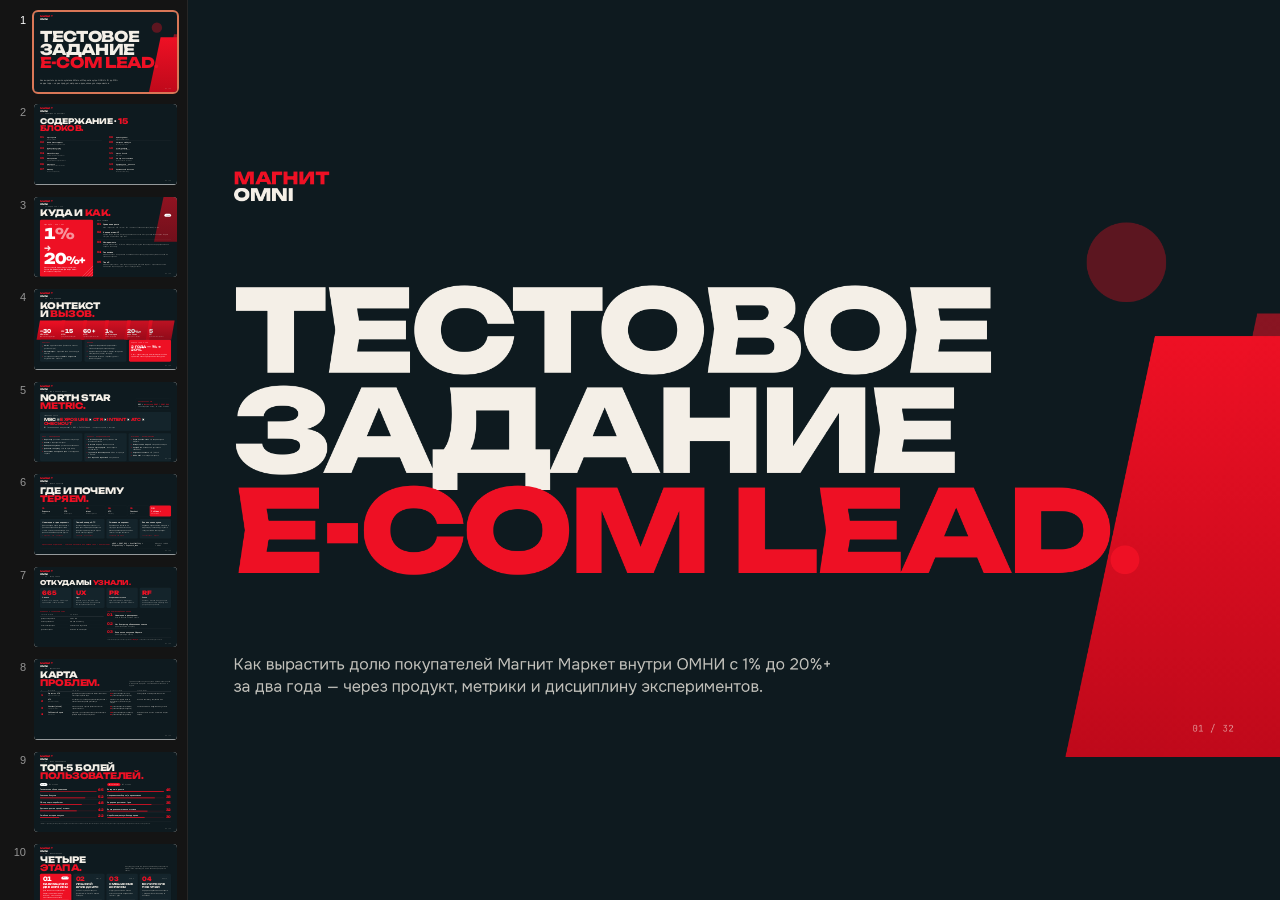
==== index.html @ 9a16ee5a "S10: prevent mid-phrase line break in 'Не в фокусе' block" ====
<!doctype html>
<html lang="ru">
<head>
<meta charset="utf-8" />
<meta name="viewport" content="width=device-width,initial-scale=1" />
<title>Магнит · Тестовое задание E-com Lead</title>
<link rel="preconnect" href="https://fonts.googleapis.com" />
<link rel="preconnect" href="https://fonts.gstatic.com" crossorigin />
<link href="https://fonts.googleapis.com/css2?family=Unbounded:wght@400;500;600;700;800;900&family=Onest:wght@400;500;600;700&family=JetBrains+Mono:wght@400;500;600&display=swap" rel="stylesheet" />
<style>
/* Magnit OMNI–style deck · design tokens & slide chrome
   Inspired by Magnit OMNI site visual language: dark navy bg, bright red accent,
   bold uppercase wide grotesque headlines, geometric red parallelograms. */

:root{
  --bg:        #0E1A1F;        /* very dark teal-navy */
  --bg-2:      #14242B;        /* card surface */
  --bg-3:      #1B2D35;        /* elevated */
  --ink:       #F4EFE7;        /* warm off-white */
  --ink-2:     rgba(244,239,231,0.78);
  --ink-3:     rgba(244,239,231,0.58);
  --hair:      rgba(244,239,231,0.10);
  --hair-2:    rgba(244,239,231,0.18);

  --red:       #EE1024;        /* core accent — Magnit-like red */
  --red-deep:  #B70819;
  --red-soft:  #FF3A4A;
  --red-glow:  rgba(238,16,36,0.35);

  --light:     #F3EEE6;        /* light card surface for contrast slides */
  --light-2:   #E7E0D3;

  --f-disp:    "Unbounded", "Wix Madefor Display", system-ui, sans-serif;
  --f-sans:    "Onest", "Inter", system-ui, sans-serif;
  --f-mono:    "JetBrains Mono", ui-monospace, Menlo, monospace;
}

/* deck-stage chrome */
deck-stage{ background:var(--bg); --slide-background: var(--bg); }
body{ margin:0; background:var(--bg); font-family:var(--f-sans); color:var(--ink); }

/* === Slide base ============================================== */
section{
  position:relative;
  background:var(--bg);
  color:var(--ink);
  font-family:var(--f-sans);
  overflow:hidden;
  letter-spacing:-0.005em;
}
section.light{ background:var(--light); color:#0E1A1F; }

/* navbar & footer (consistent across slides) */
.nav{
  position:absolute; left:80px; right:80px; top:48px;
  display:flex; align-items:center; justify-content:space-between;
  z-index:5;
}
.brand{
  display:inline-flex; align-items:baseline; gap:0;
  font-family:var(--f-disp); font-weight:800;
  font-size:30px; line-height:0.95; letter-spacing:-0.01em;
  color:var(--red); text-transform:uppercase;
}
.brand span{ display:block; }
.brand .b1{ display:block; }
.brand .b2{ display:block; }
.brand-stack{
  display:inline-flex; flex-direction:column;
  font-family:var(--f-disp); font-weight:800; color:var(--red);
  text-transform:uppercase; font-size:30px; line-height:0.95; letter-spacing:-0.01em;
}
/* nav-links from the site mock — hidden on slides; the deck doesn't need
   a top-nav. Brand stack stays as the recognisable mark. */
.nav-links{ display:none; }
.foot{
  position:absolute; left:80px; right:80px; bottom:40px;
  display:flex; align-items:center; justify-content:space-between;
  font-family:var(--f-mono); font-size:16px; color:var(--ink-3);
  letter-spacing:0.04em; z-index:5;
  white-space:nowrap;
}
.foot span{ white-space:nowrap; }
.foot.on-light{ color:rgba(14,26,31,0.55); }
.nav.on-light .brand-stack{ color:var(--red); }
.nav.on-light .nav-links{ color:rgba(14,26,31,0.65); }

/* === Type ==================================================== */
.eyebrow{
  font-family:var(--f-mono); font-size:18px; font-weight:500;
  letter-spacing:0.12em; text-transform:uppercase; color:var(--ink-3);
  white-space:nowrap;
}
.eyebrow.red{ color:var(--red); }
.eyebrow.dark{ color:rgba(14,26,31,0.55); }

.kicker{
  display:inline-flex; align-items:center; gap:18px;
  font-family:var(--f-mono); font-size:18px; letter-spacing:0.08em;
  text-transform:uppercase; color:var(--ink-3);
  white-space:nowrap;
}
.kicker::before{
  content:""; width:48px; height:1px; background:var(--red);
}

.h-mega{
  font-family:var(--f-disp); font-weight:800;
  font-size:200px; line-height:0.88; letter-spacing:-0.035em;
  text-transform:uppercase; color:var(--ink);
}
.h1{
  font-family:var(--f-disp); font-weight:800;
  font-size:120px; line-height:0.9; letter-spacing:-0.03em;
  text-transform:uppercase; color:var(--ink);
}
.h1.tight{ font-size:88px; line-height:0.92; }
.h2{
  font-family:var(--f-disp); font-weight:700;
  font-size:84px; line-height:0.94; letter-spacing:-0.025em;
  text-transform:uppercase; color:var(--ink);
}
.h2.tight{ font-size:64px; line-height:0.96; }
.h3{
  font-family:var(--f-disp); font-weight:700;
  font-size:64px; line-height:0.98; letter-spacing:-0.02em;
  text-transform:uppercase; color:var(--ink);
}
.h4{
  font-family:var(--f-disp); font-weight:700;
  font-size:44px; line-height:1.04; letter-spacing:-0.015em;
  text-transform:uppercase; color:var(--ink);
}
.h5{
  font-family:var(--f-sans); font-weight:600;
  font-size:32px; line-height:1.18; letter-spacing:-0.005em;
  color:var(--ink);
}
.h6{
  font-family:var(--f-sans); font-weight:600;
  font-size:24px; line-height:1.2; color:var(--ink);
}

.body{ font-family:var(--f-sans); font-size:24px; line-height:1.4; color:var(--ink-2); font-weight:400; }
.body-sm{ font-family:var(--f-sans); font-size:20px; line-height:1.45; color:var(--ink-2); font-weight:400; }
.body-xs{ font-family:var(--f-sans); font-size:16px; line-height:1.45; color:var(--ink-3); }

.num{ font-family:var(--f-disp); font-feature-settings:"tnum" 1; }
.mono{ font-family:var(--f-mono); }

.red{ color:var(--red); }
.dim{ color:var(--ink-3); }

/* When inside light section */
section.light .h1,
section.light .h2,
section.light .h3,
section.light .h4,
section.light .h5,
section.light .h6,
section.light .h-mega{ color:#0E1A1F; }
section.light .body, section.light .body-sm{ color:rgba(14,26,31,0.78); }
section.light .body-xs{ color:rgba(14,26,31,0.55); }
section.light .eyebrow{ color:rgba(14,26,31,0.55); }
section.light .kicker{ color:rgba(14,26,31,0.55); }

/* === Cards & blocks ========================================== */
.card{
  background:var(--bg-2);
  border-radius:18px;
  padding:32px;
  position:relative;
}
.card.red{ background:var(--red); color:#FFF; }
.card.outline{ background:transparent; border:1px solid var(--hair-2); }
.card.light{ background:#F3EEE6; color:#0E1A1F; }

/* === Red parallelogram (signature graphic device) ============ */
.parallelo{
  background:linear-gradient(180deg, var(--red) 0%, var(--red-deep) 95%);
  transform: skewX(-10deg);
  transform-origin:top left;
  position:absolute;
}
.parallelo.faded{ opacity:0.85; }
.disc{ border-radius:50%; background:var(--red); position:absolute; }

/* === Pills / chips =========================================== */
.pill{
  display:inline-flex; align-items:center; gap:10px;
  padding:10px 18px; border-radius:999px;
  font-family:var(--f-mono); font-size:16px;
  background:transparent; border:1px solid var(--hair-2); color:var(--ink-2);
  letter-spacing:0.04em;
  white-space:nowrap;
}
.pill.solid{ background:var(--red); border-color:var(--red); color:#FFF; }
.pill.ghost-light{ background:rgba(244,239,231,0.06); border-color:rgba(244,239,231,0.12); color:var(--ink); }
.pill.light-bg{ background:#fff; color:#0E1A1F; border:none; }
.pill .dot{ width:8px; height:8px; border-radius:50%; background:var(--red); flex:0 0 auto; }

/* delta tags */
.delta{
  display:inline-flex; align-items:center; gap:8px;
  font-family:var(--f-mono); font-size:20px; font-weight:500;
  letter-spacing:0.02em;
}
.delta.up{ color:#4DD58F; }
.delta.down{ color:var(--red); }
.delta.flat{ color:var(--ink-3); }

/* === Layout helpers ========================================== */
.pad{ padding:112px 80px 104px 80px; }
.pad-tight{ padding:104px 80px 88px 80px; }
.row{ display:flex; }
.col{ display:flex; flex-direction:column; }
.grid{ display:grid; }
.gap-8{ gap:8px; } .gap-12{ gap:12px; } .gap-16{ gap:16px; } .gap-24{ gap:24px; }
.gap-32{ gap:32px; } .gap-40{ gap:40px; } .gap-48{ gap:48px; } .gap-64{ gap:64px; }
.fill{ flex:1 1 auto; min-width:0; min-height:0; }

/* === Decorative bits ========================================== */
.dotgrid{
  background-image: radial-gradient(currentColor 1.5px, transparent 1.6px);
  background-size: 18px 18px;
  color: rgba(244,239,231,0.18);
}
section.light .dotgrid{ color:rgba(14,26,31,0.18); }

.stripes{
  background-image: repeating-linear-gradient(135deg, currentColor 0 2px, transparent 2px 14px);
  color: rgba(244,239,231,0.14);
}

/* hr lines */
hr.rule{ border:0; border-top:1px solid var(--hair-2); margin:0; height:0; }
hr.rule-strong{ border:0; border-top:2px solid var(--ink); margin:0; }
section.light hr.rule{ border-top-color:rgba(14,26,31,0.15); }
section.light hr.rule-strong{ border-top-color:#0E1A1F; }

/* tables */
.tab{ width:100%; border-collapse:collapse; }
.tab th{
  text-align:left; padding:12px 14px;
  font-family:var(--f-mono); font-size:13px; font-weight:500;
  letter-spacing:0.08em; text-transform:uppercase; color:var(--ink-3);
  border-bottom:1.5px solid var(--ink);
}
.tab td{
  padding:14px 14px; vertical-align:top;
  border-bottom:1px solid var(--hair);
  font-family:var(--f-sans); font-size:17px; line-height:1.35; color:var(--ink);
}
.tab.dense td{ padding:10px 12px; font-size:15px; }
.tab.dense th{ padding:10px 12px; }
.tab td .body-xs{ font-size:14px; }
section.light .tab th{ color:rgba(14,26,31,0.55); border-bottom-color:#0E1A1F; }
section.light .tab td{ color:#0E1A1F; border-bottom-color:rgba(14,26,31,0.12); }

/* numbered list */
.numlist{ list-style:none; margin:0; padding:0; display:flex; flex-direction:column; gap:18px; }
.numlist li{
  display:grid; grid-template-columns:80px minmax(0, 1fr); gap:24px;
  align-items:baseline; padding-bottom:18px; border-bottom:1px solid var(--hair);
}
.numlist li .n{
  font-family:var(--f-disp); font-weight:700; font-size:48px;
  color:var(--red); line-height:1;
}
section.light .numlist li{ border-bottom-color:rgba(14,26,31,0.12); }

/* bullet — position:absolute marker so inline text/strong don't get split
   into separate grid items (which made every word stack vertically). */
.bullets{ list-style:none; margin:0; padding:0; display:flex; flex-direction:column; gap:12px; }
.bullets li{
  position:relative;
  padding-left:24px;
  font-family:var(--f-sans); font-size:20px; line-height:1.4; color:var(--ink-2);
}
.bullets li::before{
  content:""; position:absolute; left:0; top:0.55em;
  width:8px; height:8px; background:var(--red);
}
section.light .bullets li{ color:rgba(14,26,31,0.82); }

/* === Specific shapes ========================================== */
.bigstat{
  font-family:var(--f-disp); font-weight:800;
  font-size:180px; line-height:0.85; letter-spacing:-0.04em;
  color:#FFF;
}
.bigstat .unit{ font-size:0.42em; line-height:1; font-weight:700; opacity:0.95; }

/* arrow */
.arrow{
  font-family:var(--f-disp); font-weight:700; color:var(--red);
}

</style>
<style>
  /* Slide-specific tweaks live inline-small. Most styling is in magnit.css. */
  .gn-grid{ display:grid; grid-template-columns:repeat(12, 1fr); gap:24px; }
</style>
</head>
<body>

<deck-stage>

<!-- ════════════════════════════════════════════════════════════════════════
     S1 · TITLE
══════════════════════════════════════════════════════════════════════════ -->
<section data-screen-label="01 Title">
  <div class="nav">
    <div class="brand-stack"><span>МАГНИТ</span><span style="color:#F4EFE7">OMNI</span></div>
    <div class="nav-links"><span>Омниструктура</span><span>Принципы</span><span>Команды</span><span>Вакансии</span><span>Делимся опытом</span></div>
  </div>

  <!-- decorative red parallelograms bottom-right -->
  <div class="parallelo" style="right:-260px; bottom:-160px; width:480px; height:900px; transform:skewX(-12deg) translateY(0);"></div>
  <div class="parallelo faded" style="right:-440px; bottom:-200px; width:480px; height:980px; transform:skewX(-12deg); opacity:0.55;"></div>
  <div class="disc" style="right:200px; top:140px; width:140px; height:140px; opacity:0.35;"></div>

  <div class="pad" style="position:absolute; inset:0; display:flex; flex-direction:column; justify-content:space-between; gap:24px;">
    <div></div>
    <div>
      <div class="h-mega" style="color:var(--ink); font-size:200px; max-width:1700px;">ТЕСТОВОЕ ЗАДАНИЕ<br/><span style="color:var(--red);">E-COM&nbsp;LEAD.</span></div>
    </div>
    <div class="row gap-48" style="align-items:flex-end; max-width:1500px;">
      <div class="body" style="max-width:1100px; font-size:28px; line-height:1.4;">
        Как вырастить долю покупателей Магнит&nbsp;Маркет внутри&nbsp;ОМНИ с&nbsp;1% до&nbsp;20%+ за&nbsp;два года —
        через&nbsp;продукт, метрики и&nbsp;дисциплину экспериментов.
      </div>
    </div>
  </div>

  <div class="foot">
    <span></span>
    <span>01 / 32</span>
  </div>
</section>

<!-- ════════════════════════════════════════════════════════════════════════
     S2 · СОДЕРЖАНИЕ
══════════════════════════════════════════════════════════════════════════ -->
<section data-screen-label="02 Содержание">
  <div class="nav">
    <div class="brand-stack"><span>МАГНИТ</span><span style="color:#F4EFE7">OMNI</span></div>
    <div class="nav-links"><span>Омниструктура</span><span>Принципы</span><span>Команды</span><span>Вакансии</span><span>Делимся опытом</span></div>
  </div>

  <div class="pad" style="position:absolute; inset:0; display:flex; flex-direction:column; gap:48px;">
    <div class="kicker">Навигация по документу</div>
    <div class="h1" style="max-width:1600px; font-size:104px;">СОДЕРЖАНИЕ · <span class="red">15 БЛОКОВ.</span></div>

    <div class="fill" style="display:grid; grid-template-columns:1fr 1fr; gap:0 96px; align-content:start; margin-top:8px;">
      <ol class="numlist" style="gap:6px;">
        <li style="padding-bottom:8px; grid-template-columns:64px 1fr;"><span class="num" style="font-family:var(--f-disp); font-weight:700; font-size:34px; color:var(--red); line-height:1;">01</span><span><span style="font-family:var(--f-sans); font-weight:600; font-size:20px; line-height:1.15;">Суть задания</span><div class="dim" style="margin-top:2px; font-size:15px;">контекст и вызов</div></span></li>
        <li style="padding-bottom:8px; grid-template-columns:64px 1fr;"><span class="num" style="font-family:var(--f-disp); font-weight:700; font-size:34px; color:var(--red); line-height:1;">02</span><span><span style="font-family:var(--f-sans); font-weight:600; font-size:20px; line-height:1.15;">NSM и бизнес-эффект</span><div class="dim" style="margin-top:2px; font-size:15px;">North Star Metric и дерево метрик</div></span></li>
        <li style="padding-bottom:8px; grid-template-columns:64px 1fr;"><span class="num" style="font-family:var(--f-disp); font-weight:700; font-size:34px; color:var(--red); line-height:1;">03</span><span><span style="font-family:var(--f-sans); font-weight:600; font-size:20px; line-height:1.15;">Диагностика утечек</span><div class="dim" style="margin-top:2px; font-size:15px;">growth equation, проблемы</div></span></li>
        <li style="padding-bottom:8px; grid-template-columns:64px 1fr;"><span class="num" style="font-family:var(--f-disp); font-weight:700; font-size:34px; color:var(--red); line-height:1;">04</span><span><span style="font-family:var(--f-sans); font-weight:600; font-size:20px; line-height:1.15;">Целевой паттерн</span><div class="dim" style="margin-top:2px; font-size:15px;">4 стратегических инициативы H1</div></span></li>
        <li style="padding-bottom:8px; grid-template-columns:64px 1fr;"><span class="num" style="font-family:var(--f-disp); font-weight:700; font-size:34px; color:var(--red); line-height:1;">05</span><span><span style="font-family:var(--f-sans); font-weight:600; font-size:20px; line-height:1.15;">Эксперименты</span><div class="dim" style="margin-top:2px; font-size:15px;">A/B-дизайн, MDE, предохранители</div></span></li>
        <li style="padding-bottom:8px; grid-template-columns:64px 1fr;"><span class="num" style="font-family:var(--f-disp); font-weight:700; font-size:34px; color:var(--red); line-height:1;">06</span><span><span style="font-family:var(--f-sans); font-weight:600; font-size:20px; line-height:1.15;">Экономика</span><div class="dim" style="margin-top:2px; font-size:15px;">модель вклада и юнит-экономика</div></span></li>
        <li style="padding-bottom:8px; grid-template-columns:64px 1fr; border-bottom:none;"><span class="num" style="font-family:var(--f-disp); font-weight:700; font-size:34px; color:var(--red); line-height:1;">07</span><span><span style="font-family:var(--f-sans); font-weight:600; font-size:20px; line-height:1.15;">Roadmap</span><div class="dim" style="margin-top:2px; font-size:15px;">H1 → H2 → H3 (0–36 мес.)</div></span></li>
      </ol>
      <ol class="numlist" start="8" style="gap:6px;">
        <li style="padding-bottom:8px; grid-template-columns:64px 1fr;"><span class="num" style="font-family:var(--f-disp); font-weight:700; font-size:34px; color:var(--red); line-height:1;">08</span><span><span style="font-family:var(--f-sans); font-weight:600; font-size:20px; line-height:1.15;">Operating Model</span><div class="dim" style="margin-top:2px; font-size:15px;">владельцы, RACI, ритмы</div></span></li>
        <li style="padding-bottom:8px; grid-template-columns:64px 1fr;"><span class="num" style="font-family:var(--f-disp); font-weight:700; font-size:34px; color:var(--red); line-height:1;">09</span><span><span style="font-family:var(--f-sans); font-weight:600; font-size:20px; line-height:1.15;">Метрики и плейбуки</span><div class="dim" style="margin-top:2px; font-size:15px;">KPI × владельцы × MDE</div></span></li>
        <li style="padding-bottom:8px; grid-template-columns:64px 1fr;"><span class="num" style="font-family:var(--f-disp); font-weight:700; font-size:34px; color:var(--red); line-height:1;">10</span><span><span style="font-family:var(--f-sans); font-weight:600; font-size:20px; line-height:1.15;">C-level дашборд</span><div class="dim" style="margin-top:2px; font-size:15px;">пять блоков для решения</div></span></li>
        <li style="padding-bottom:8px; grid-template-columns:64px 1fr;"><span class="num" style="font-family:var(--f-disp); font-weight:700; font-size:34px; color:var(--red); line-height:1;">11</span><span><span style="font-family:var(--f-sans); font-weight:600; font-size:20px; line-height:1.15;">Риски и План Б</span><div class="dim" style="margin-top:2px; font-size:15px;">авто-стопы</div></span></li>
        <li style="padding-bottom:8px; grid-template-columns:64px 1fr;"><span class="num" style="font-family:var(--f-disp); font-weight:700; font-size:34px; color:var(--red); line-height:1;">12</span><span><span style="font-family:var(--f-sans); font-weight:600; font-size:20px; line-height:1.15;">Что нужно от компании</span><div class="dim" style="margin-top:2px; font-size:15px;">данные, решения, next steps</div></span></li>
        <li style="padding-bottom:8px; grid-template-columns:64px 1fr;"><span class="num" style="font-family:var(--f-disp); font-weight:700; font-size:34px; color:var(--red); line-height:1;">13</span><span><span style="font-family:var(--f-sans); font-weight:600; font-size:20px; line-height:1.15;">Приложение A · UX-спеки</span><div class="dim" style="margin-top:2px; font-size:15px;">4 инициативы в деталях</div></span></li>
        <li style="padding-bottom:8px; grid-template-columns:64px 1fr; border-bottom:none;"><span class="num" style="font-family:var(--f-disp); font-weight:700; font-size:34px; color:var(--red); line-height:1;">14</span><span><span style="font-family:var(--f-sans); font-weight:600; font-size:20px; line-height:1.15;">Приложение B · Research</span><div class="dim" style="margin-top:2px; font-size:15px;">бенчмарки и data ready</div></span></li>
      </ol>
    </div>
  </div>

  <div class="foot"><span></span><span>02 / 32</span></div>
</section>

<!-- ════════════════════════════════════════════════════════════════════════
     S3 · TL;DR
══════════════════════════════════════════════════════════════════════════ -->
<section data-screen-label="03 TL;DR">
  <div class="nav">
    <div class="brand-stack"><span>МАГНИТ</span><span style="color:#F4EFE7">OMNI</span></div>
    <div class="nav-links"><span>Омниструктура</span><span>Принципы</span><span>Команды</span><span>Вакансии</span><span>Делимся опытом</span></div>
  </div>

  <div class="parallelo" style="right:-220px; top:-100px; width:380px; height:700px; transform:skewX(-12deg); opacity:0.6;"></div>

  <div class="pad" style="position:absolute; inset:0; display:flex; flex-direction:column; gap:40px;">
    <div class="row gap-24" style="justify-content:space-between; align-items:flex-end;">
      <div>
        <div class="kicker">TL;DR для CEO / CPO</div>
        <div class="h1" style="margin-top:18px;">КУДА И <span class="red">КАК.</span></div>
      </div>
      <span class="pill light-bg">TL;DR</span>
    </div>

    <div class="grid" style="grid-template-columns:1fr 1.4fr; gap:48px; flex:1 1 auto;">
      <!-- left: hero stat -->
      <div class="card" style="background:var(--red); color:#FFF; display:flex; flex-direction:column; justify-content:space-between; padding:48px; position:relative; overflow:hidden;">
        <div>
          <div class="eyebrow" style="color:rgba(255,255,255,0.7);">Куда идём · NSM = MBC</div>
          <div class="bigstat num" style="margin-top:24px; font-size:200px;">1<span style="color:rgba(255,255,255,0.55);">%</span><br/><span class="arrow" style="color:rgba(255,255,255,0.85); font-size:0.55em;">→</span> 20<span style="font-size:0.7em;">%+</span></div>
        </div>
        <div class="body-sm" style="color:rgba(255,255,255,0.92); max-width:480px; margin-top:24px;">
          Доля покупателей Магнит Маркет в OMNI MAU.<br/>
          Ступени: <strong>3% (12 мес) → 10% (36 мес) → 20%+</strong> — без «заливки» скидками.
        </div>
        <div class="stripes" style="position:absolute; right:-40px; bottom:-40px; width:280px; height:280px; color:rgba(255,255,255,0.18);"></div>
      </div>

      <!-- right: 5 thesis -->
      <div class="col gap-16">
        <div class="eyebrow">Пять тезисов</div>
        <div class="numlist" style="display:flex; flex-direction:column; gap:14px;">
          <div class="row gap-24" style="border-bottom:1px solid var(--hair); padding-bottom:14px; align-items:baseline;">
            <span class="num" style="font-size:38px; font-weight:700; color:var(--red); width:60px;">01</span>
            <div><div class="h5" style="font-size:26px;">Уравнение роста</div><div class="body-sm dim">MBC = Exposure × CTR × Intent × ATC × Checkout. Главная метрика (NSM) — MBC.</div></div>
          </div>
          <div class="row gap-24" style="border-bottom:1px solid var(--hair); padding-bottom:14px; align-items:baseline;">
            <span class="num" style="font-size:38px; font-weight:700; color:var(--red); width:60px;">02</span>
            <div><div class="h5" style="font-size:26px;">4 инициативы H1</div><div class="body-sm dim">Единый вход в покупки. Быстрое добавление в списке. Мост для смешанных корзин. Виджет статусов и претензии в один клик.</div></div>
          </div>
          <div class="row gap-24" style="border-bottom:1px solid var(--hair); padding-bottom:14px; align-items:baseline;">
            <span class="num" style="font-size:38px; font-weight:700; color:var(--red); width:60px;">03</span>
            <div><div class="h5" style="font-size:26px;">Измеримость</div><div class="body-sm dim">Каждая инициатива — A/B-тест. MDE рассчитан, группы сбалансированы, предохранители на сервис и экономику.</div></div>
          </div>
          <div class="row gap-24" style="border-bottom:1px solid var(--hair); padding-bottom:14px; align-items:baseline;">
            <span class="num" style="font-size:38px; font-weight:700; color:var(--red); width:60px;">04</span>
            <div><div class="h5" style="font-size:26px;">Экономика</div><div class="body-sm dim">Маржа на заказ ≥ 0 на доставке и самовывозе. Контролируем долю минусовых позиций. Не заливаем скидками.</div></div>
          </div>
          <div class="row gap-24" style="padding-bottom:8px; align-items:baseline;">
            <span class="num" style="font-size:38px; font-weight:700; color:var(--red); width:60px;">05</span>
            <div><div class="h5" style="font-size:26px;">План Б</div><div class="body-sm dim">Маржа отрицательна — авто-капы скидок. Сроки доставки падают — ограничение слотов. Смешанные корзины рвутся — «мост» принудительно.</div></div>
          </div>
        </div>
      </div>
    </div>
  </div>

  <div class="foot"><span></span><span>03 / 32</span></div>
</section>

<!-- ════════════════════════════════════════════════════════════════════════
     S4 · КОНТЕКСТ И ВЫЗОВ
══════════════════════════════════════════════════════════════════════════ -->
<section data-screen-label="04 Контекст">
  <div class="nav">
    <div class="brand-stack"><span>МАГНИТ</span><span style="color:#F4EFE7">OMNI</span></div>
    <div class="nav-links"><span>Омниструктура</span><span>Принципы</span><span>Команды</span><span>Вакансии</span><span>Делимся опытом</span></div>
  </div>

  <div class="pad" style="position:absolute; inset:0; display:flex; flex-direction:column; gap:32px;">
    <div class="kicker">01 · Суть задания</div>
    <div class="h1" style="max-width:1600px;">КОНТЕКСТ <br/>И <span class="red">ВЫЗОВ.</span></div>

    <!-- big stats row, parallelograms in background -->
    <div style="display:grid; grid-template-columns:repeat(6,1fr); gap:0; margin-top:8px; position:relative; height:280px;">
      <!-- 6 parallelograms with stats -->
      <div class="parallelo" style="position:relative; left:0; top:0; width:100%; height:100%; transform:skewX(-10deg); display:flex; flex-direction:column; justify-content:space-between; padding:28px 24px; color:#FFF; border-radius:0;">
        <div></div>
        <div style="transform:skewX(10deg);"><div class="num" style="font-weight:800; font-size:72px; line-height:0.85;">~30</div><div class="h6" style="font-weight:700; margin-top:4px;">МЛН MAU</div><div class="body-xs" style="color:rgba(255,255,255,0.78); margin-top:6px;">OMNI месячная аудитория</div></div>
      </div>
      <div class="parallelo" style="position:relative; left:0; top:0; width:100%; height:100%; transform:skewX(-10deg); padding:28px 24px; color:#FFF; border-radius:0; display:flex; flex-direction:column; justify-content:space-between; opacity:0.96;">
        <div></div>
        <div style="transform:skewX(10deg);"><div class="num" style="font-weight:800; font-size:72px; line-height:0.85;">~15</div><div class="h6" style="font-weight:700; margin-top:4px;">МЛН</div><div class="body-xs" style="color:rgba(255,255,255,0.78); margin-top:6px;">доступов МагнитМаркет</div></div>
      </div>
      <div class="parallelo" style="position:relative; left:0; top:0; width:100%; height:100%; transform:skewX(-10deg); padding:28px 24px; color:#FFF; border-radius:0; display:flex; flex-direction:column; justify-content:space-between; opacity:0.92;">
        <div></div>
        <div style="transform:skewX(10deg);"><div class="num" style="font-weight:800; font-size:72px; line-height:0.85;">60+</div><div class="h6" style="font-weight:700; margin-top:4px;">МЛН</div><div class="body-xs" style="color:rgba(255,255,255,0.78); margin-top:6px;">офлайн-покупателей / мес</div></div>
      </div>
      <div class="parallelo" style="position:relative; left:0; top:0; width:100%; height:100%; transform:skewX(-10deg); padding:28px 24px; color:#FFF; border-radius:0; display:flex; flex-direction:column; justify-content:space-between; opacity:0.88;">
        <div></div>
        <div style="transform:skewX(10deg);"><div class="num" style="font-weight:800; font-size:72px; line-height:0.85;">1<span style="font-size:0.6em;">%</span></div><div class="h6" style="font-weight:700; margin-top:4px;">NSM сегодня</div><div class="body-xs" style="color:rgba(255,255,255,0.78); margin-top:6px;">OMNI → покупатели</div></div>
      </div>
      <div class="parallelo" style="position:relative; left:0; top:0; width:100%; height:100%; transform:skewX(-10deg); padding:28px 24px; color:#FFF; border-radius:0; display:flex; flex-direction:column; justify-content:space-between; opacity:0.84;">
        <div></div>
        <div style="transform:skewX(10deg);"><div class="num" style="font-weight:800; font-size:72px; line-height:0.85;">20<span style="font-size:0.6em;">%+</span></div><div class="h6" style="font-weight:700; margin-top:4px;">цель 24 мес</div><div class="body-xs" style="color:rgba(255,255,255,0.78); margin-top:6px;">долго­срочно — больше</div></div>
      </div>
      <div class="parallelo" style="position:relative; left:0; top:0; width:100%; height:100%; transform:skewX(-10deg); padding:28px 24px; color:#FFF; border-radius:0; display:flex; flex-direction:column; justify-content:space-between; opacity:0.78;">
        <div></div>
        <div style="transform:skewX(10deg);"><div class="num" style="font-weight:800; font-size:72px; line-height:0.85;">5</div><div class="h6" style="font-weight:700; margin-top:4px;">ЛЕТ</div><div class="body-xs" style="color:rgba(255,255,255,0.78); margin-top:6px;">стратегический горизонт</div></div>
      </div>
    </div>

    <!-- three columns with content blocks -->
    <div class="grid" style="grid-template-columns:1fr 1fr 1fr; gap:32px; margin-top:24px;">
      <div class="card">
        <div class="eyebrow red">Контекст</div>
        <ul class="bullets" style="margin-top:16px;">
          <li><strong>OMNI</strong> — ядро экосистемы (лояльность, каталог, доставка, игры).</li>
          <li><strong>МагнитМаркет</strong> — отдельный апп и ин-апп модуль в OMNI.</li>
          <li>Сегодняшняя конверсия <strong>OMNI → покупатели</strong> внутри ОМНИ — около&nbsp;1%.</li>
        </ul>
      </div>
      <div class="card">
        <div class="eyebrow red">Вызовы</div>
        <ul class="bullets" style="margin-top:16px;">
          <li>Недомонетизированный трафик OMNI — основной сценарий «показать карту».</li>
          <li>Фрагментация CJM OMNI ↔ Маркет: нет единого окна (корзина / поиск / история).</li>
          <li>Ассоциация «Магнит» = офлайн «у дома» — привычки против.</li>
        </ul>
      </div>
      <div class="card" style="background:var(--red); color:#FFF;">
        <div class="eyebrow" style="color:rgba(255,255,255,0.7);">Задача Lead E-com</div>
        <div class="h4" style="margin-top:18px; color:#FFF;">2 года — 1% → 20%.</div>
        <div class="body-sm" style="color:rgba(255,255,255,0.92); margin-top:14px;">
          5 лет — сделать покупку в МагнитМаркет такой же привычной, как поход в офлайн-магазин у дома.
        </div>
      </div>
    </div>
  </div>

  <div class="foot"><span></span><span>04 / 32</span></div>
</section>

<!-- ════════════════════════════════════════════════════════════════════════
     S5 · NSM И ДЕРЕВО МЕТРИК
══════════════════════════════════════════════════════════════════════════ -->
<section data-screen-label="05 NSM">
  <div class="nav">
    <div class="brand-stack"><span>МАГНИТ</span><span style="color:#F4EFE7">OMNI</span></div>
    <div class="nav-links"><span>Омниструктура</span><span>Принципы</span><span>Команды</span><span>Вакансии</span><span>Делимся опытом</span></div>
  </div>

  <div class="pad" style="position:absolute; inset:0; display:flex; flex-direction:column; gap:32px;">
    <div class="row" style="justify-content:space-between; align-items:flex-end;">
      <div>
        <div class="kicker">02 · NSM и бизнес-эффект</div>
        <div class="h1" style="margin-top:16px;">NORTH STAR <br/><span class="red">METRIC.</span></div>
      </div>
      <div class="card outline" style="padding:24px 32px;">
        <div class="eyebrow red">Определение NSM</div>
        <div class="h5 mono" style="font-size:22px; margin-top:12px; line-height:1.5;">
          MBC = <span class="red">покупатели OMNI / OMNI MAU</span><br/>
          <span class="dim" style="font-size:18px;">за календарный месяц, ≥1 заказ из OMNI</span>
        </div>
      </div>
    </div>

    <!-- equation -->
    <div class="card" style="background:var(--bg-2); padding:32px 48px;">
      <div class="eyebrow">Уравнение роста</div>
      <div class="h2 mono" style="margin-top:10px; font-family:var(--f-disp); font-size:56px; line-height:1.05; letter-spacing:-0.02em;">
        MBC = <span class="red">Exposure</span> × <span class="red">CTR</span> × <span class="red">Intent</span> × <span class="red">ATC</span> × <span class="red">Checkout</span>
      </div>
      <div class="h5 mono dim" style="margin-top:12px; font-size:22px;">MDC (исполненные покупатели) = MBC × Fulfillment&nbsp;&nbsp;<span class="dim" style="font-size:18px;">— контроль сервиса и повторов</span></div>
    </div>

    <!-- 3 metric trees -->
    <div class="grid" style="grid-template-columns:1fr 1fr 1fr; gap:24px; flex:1 1 auto;">
      <div class="card">
        <div class="eyebrow red">Рост · еженедельно</div>
        <ul class="bullets" style="margin-top:16px;">
          <li><strong>Видят вход</strong> · доля MAU, заметивших точку входа</li>
          <li><strong>Кликают</strong> · переходят в Маркет</li>
          <li><strong>Выбирают получение</strong> · доставка или самовывоз</li>
          <li><strong>Добавляют в корзину</strong> · хотя бы один товар</li>
          <li><strong>Оплачивают и получают в срок</strong> · стык продажи и сервиса</li>
        </ul>
      </div>
      <div class="card">
        <div class="eyebrow red">Процесс · предохранители</div>
        <ul class="bullets" style="margin-top:16px;">
          <li><strong>Платежи проходят</strong> · доля успешных, без всплесков отказов</li>
          <li><strong>Доставка в срок</strong> · в обещанное окно</li>
          <li><strong>Замены подтверждены</strong> · клиент видит и соглашается</li>
          <li><strong>Группы A/B сбалансированы</strong> · SRM = 0 — пропуск к чтению</li>
          <li><strong>Без падений и подвисаний</strong> · не хуже базы</li>
        </ul>
      </div>
      <div class="card">
        <div class="eyebrow red">Итоговые · месяц/квартал</div>
        <ul class="bullets" style="margin-top:16px;">
          <li><strong>Первый онлайн-заказ</strong> · кто впервые купил в Маркете</li>
          <li><strong>Возврат за 30 и 90 дней</strong> · кто пришёл повторно</li>
          <li><strong>Средний чек</strong> · взвешенный, доставка vs самовывоз</li>
          <li><strong>Окупаемость клиента</strong> · LTV / CAC ≥ 3</li>
          <li><strong>NPS и CSAT</strong> · что говорят о Маркете</li>
        </ul>
      </div>
    </div>

    <!-- bottom: how we go 3% → 5% → 10% → 20% — removed (duplicated on TL;DR) -->
  </div>

  <div class="foot"><span></span><span>05 / 32</span></div>
</section>

<!-- ════════════════════════════════════════════════════════════════════════
     S6 · GROWTH EQUATION И ДИАГНОСТИКА
══════════════════════════════════════════════════════════════════════════ -->
<section data-screen-label="06 Growth equation">
  <div class="nav">
    <div class="brand-stack"><span>МАГНИТ</span><span style="color:#F4EFE7">OMNI</span></div>
    <div class="nav-links"><span>Омниструктура</span><span>Принципы</span><span>Команды</span><span>Вакансии</span><span>Делимся опытом</span></div>
  </div>

  <div class="pad" style="position:absolute; inset:0; display:flex; flex-direction:column; gap:32px;">
    <div class="kicker">02 · Growth equation</div>
    <div class="h1" style="max-width:1600px;">ГДЕ И ПОЧЕМУ <br/><span class="red">ТЕРЯЕМ.</span></div>

    <!-- 6-step funnel -->
    <div style="display:grid; grid-template-columns:repeat(6,1fr); gap:8px; margin-top:8px;">
      <div class="card outline" style="padding:24px; text-align:left;">
        <span class="num" style="font-size:28px; font-weight:700; color:var(--red);">01</span>
        <div class="h6" style="margin-top:8px;">Exposure</div>
        <div class="body-xs" style="margin-top:4px;">Views</div>
      </div>
      <div class="card outline" style="padding:24px;">
        <span class="num" style="font-size:28px; font-weight:700; color:var(--red);">02</span>
        <div class="h6" style="margin-top:8px;">CTR</div>
        <div class="body-xs" style="margin-top:4px;">клики входов</div>
      </div>
      <div class="card outline" style="padding:24px;">
        <span class="num" style="font-size:28px; font-weight:700; color:var(--red);">03</span>
        <div class="h6" style="margin-top:8px;">Intent</div>
        <div class="body-xs" style="margin-top:4px;">способ получения</div>
      </div>
      <div class="card outline" style="padding:24px;">
        <span class="num" style="font-size:28px; font-weight:700; color:var(--red);">04</span>
        <div class="h6" style="margin-top:8px;">ATC</div>
        <div class="body-xs" style="margin-top:4px;">в корзину</div>
      </div>
      <div class="card outline" style="padding:24px;">
        <span class="num" style="font-size:28px; font-weight:700; color:var(--red);">05</span>
        <div class="h6" style="margin-top:8px;">Checkout</div>
        <div class="body-xs" style="margin-top:4px;">оплачен</div>
      </div>
      <div class="card" style="background:var(--red); color:#FFF; padding:24px;">
        <span class="num" style="font-size:28px; font-weight:700; color:rgba(255,255,255,0.7);">06</span>
        <div class="h6" style="margin-top:8px; color:#FFF;">Fulfillment</div>
        <div class="body-xs" style="margin-top:4px; color:rgba(255,255,255,0.85);">в SLA → MDC</div>
      </div>
    </div>

    <!-- 4 leakage points -->
    <div class="grid" style="grid-template-columns:repeat(4,1fr); gap:24px; flex:1 1 auto;">
      <div class="card" style="display:flex; flex-direction:column; gap:14px;">
        <div class="h5" style="font-size:26px;">Навигация и «две корзины»</div>
        <div class="body-sm">Два сценария в одном приложении с разными корзинами. Маркет «ниже сгиба», поэтому ложные заходы, а на финале смешанные корзины рвутся.</div>
        <div class="body-xs mono" style="margin-top:auto; color:var(--red);">→ Exposure · CTR · Checkout</div>
      </div>
      <div class="card" style="display:flex; flex-direction:column; gap:14px;">
        <div class="h5" style="font-size:26px;">Лишний клик до ATC</div>
        <div class="body-sm">В списке товаров нет кнопки «+» — даже простой товар без вариантов требует открыть карточку. Импульс гаснет, повтор страдает.</div>
        <div class="body-xs mono" style="margin-top:auto; color:var(--red);">→ ATC CVR · ATC latency</div>
      </div>
      <div class="card" style="display:flex; flex-direction:column; gap:14px;">
        <div class="h5" style="font-size:26px;">Смешанные корзины</div>
        <div class="body-sm">Проблема не в платежах, а в структуре: разные источники → разные правила оформления. Без «моста» — потеря контекста.</div>
        <div class="body-xs mono" style="margin-top:auto; color:var(--red);">→ Checkout CVR mixed</div>
      </div>
      <div class="card" style="display:flex; flex-direction:column; gap:14px;">
        <div class="h5" style="font-size:26px;">Боли после покупки</div>
        <div class="body-sm">Задержки, недовложения, возвраты в Маркете рвут связь между «купил» и «получил». NPS и повтор падают.</div>
        <div class="body-xs mono" style="margin-top:auto; color:var(--red);">→ Fulfillment · Repeat</div>
      </div>
    </div>

    <!-- aMAU formula -->
    <div class="card outline" style="padding:24px 32px; margin-top:0;">
      <div class="row gap-32" style="align-items:center; justify-content:space-between;">
        <span class="eyebrow red">Адресуемая аудитория · считаем абсолюты без ошибки «MAU = покупатели»</span>
        <div class="h5 mono" style="font-size:22px;">aMAU = OMNI_MAU × Availability × Eligibility × Exposure_seen</div>
        <div class="h5 mono dim" style="font-size:20px;">ΔBuyers = aMAU × ΔMBC</div>
      </div>
    </div>
  </div>

  <div class="foot"><span></span><span>06 / 32</span></div>
</section>

<!-- ════════════════════════════════════════════════════════════════════════
     S7 · МЕТОД СБОРА И ТОП-ПРОБЛЕМЫ
══════════════════════════════════════════════════════════════════════════ -->
<section data-screen-label="07 Метод">
  <div class="nav">
    <div class="brand-stack"><span>МАГНИТ</span><span style="color:#F4EFE7">OMNI</span></div>
    <div class="nav-links"><span>Омниструктура</span><span>Принципы</span><span>Команды</span><span>Вакансии</span><span>Делимся опытом</span></div>
  </div>

  <div class="pad" style="position:absolute; inset:0; display:flex; flex-direction:column; gap:32px;">
    <div class="kicker">03 · Метод сбора</div>
    <div class="h1 tight" style="max-width:1600px;">ОТКУДА МЫ <span class="red">УЗНАЛИ.</span></div>

    <!-- methodology cards -->
    <div class="grid" style="grid-template-columns:repeat(4,1fr); gap:24px;">
      <div class="card">
        <div class="num" style="font-size:80px; font-weight:800; color:var(--red); line-height:0.9;">665</div>
        <div class="h5" style="font-size:22px; margin-top:12px;">Отзывов</div>
        <div class="body-sm dim" style="margin-top:8px;">Магнит — 372 · Маркет — 293. Сторы приложений + сайты-отзовики.</div>
      </div>
      <div class="card">
        <div class="num" style="font-size:80px; font-weight:800; color:var(--red); line-height:0.9;">UX</div>
        <div class="h5" style="font-size:22px; margin-top:12px;">Аудит</div>
        <div class="body-sm dim" style="margin-top:8px;">Главная · поиск · PLP/PDP · обе корзины · checkout · post-purchase. iOS, авторизованная сессия.</div>
      </div>
      <div class="card">
        <div class="num" style="font-size:80px; font-weight:800; color:var(--red); line-height:0.9;">PR</div>
        <div class="h5" style="font-size:22px; margin-top:12px;">Открытые источники</div>
        <div class="body-sm dim" style="margin-top:8px;">СМИ, отчёты АКИТ и Data Insight, публичные коммуникации Магнита.</div>
      </div>
      <div class="card">
        <div class="num" style="font-size:80px; font-weight:800; color:var(--red); line-height:0.9;">RF</div>
        <div class="h5" style="font-size:22px; margin-top:12px;">Рамки</div>
        <div class="body-sm dim" style="margin-top:8px;">Локация — Москва. Флоу до оплаты. Кластеризация через Perplexity. Без доступа к post-purchase.</div>
      </div>
    </div>

    <!-- mapping to growth equation -->
    <div class="grid" style="grid-template-columns:1fr 1fr; gap:48px; flex:1 1 auto;">
      <div>
        <div class="eyebrow red">Привязка к уравнению роста</div>
        <table class="tab" style="margin-top:16px;">
          <thead><tr><th>Категория сигналов</th><th>Шаг воронки</th></tr></thead>
          <tbody>
            <tr><td>Доверие и надёжность</td><td class="mono red">Views · CTR</td></tr>
            <tr><td>Поиск и добавление</td><td class="mono red">ATC CVR · ATC latency</td></tr>
            <tr><td>Оплата и авторизация</td><td class="mono red">Checkout CVR · Pay-success</td></tr>
            <tr><td style="border-bottom:none;">Доставка и сервис</td><td class="mono red" style="border-bottom:none;">Delivered · On-time · Repeat</td></tr>
          </tbody>
        </table>
      </div>
      <div>
        <div class="eyebrow red">Три подтверждённых корня</div>
        <ul class="numlist" style="margin-top:16px;">
          <li><span class="num n">01</span><span><strong class="h5" style="font-size:24px;">Навигация и две корзины</strong> <div class="body-sm dim">бьёт по показам, кликам и оплате</div></span></li>
          <li><span class="num n">02</span><span><strong class="h5" style="font-size:24px;">Нет быстрого добавления из списка</strong> <div class="body-sm dim">режет конверсию в корзину</div></span></li>
          <li><span class="num n">03</span><span><strong class="h5" style="font-size:24px;">Боли после покупки в Маркете</strong> <div class="body-sm dim">режет доставку и повтор</div></span></li>
        </ul>
        <div class="body-xs" style="margin-top:18px; color:var(--ink-3);">
          Гипотеза «барьер на способе получения» <strong style="color:var(--red);">отвергнута</strong> — товар можно класть без адреса и слота.
        </div>
      </div>
    </div>
  </div>

  <div class="foot"><span></span><span>07 / 32</span></div>
</section>

<!-- ════════════════════════════════════════════════════════════════════════
     S8 · КАРТА ПРОБЛЕМ ПО ВОРОНКЕ
══════════════════════════════════════════════════════════════════════════ -->
<section data-screen-label="08 Карта проблем">
  <div class="nav">
    <div class="brand-stack"><span>МАГНИТ</span><span style="color:#F4EFE7">OMNI</span></div>
    <div class="nav-links"><span>Омниструктура</span><span>Принципы</span><span>Команды</span><span>Вакансии</span><span>Делимся опытом</span></div>
  </div>

  <div class="pad" style="position:absolute; inset:0; display:flex; flex-direction:column; gap:24px;">
    <div class="row" style="justify-content:space-between; align-items:flex-end;">
      <div>
        <div class="kicker">03 · Диагностика</div>
        <div class="h1" style="margin-top:14px;">КАРТА <span class="red">ПРОБЛЕМ.</span></div>
      </div>
      <div class="body-sm dim" style="max-width:560px;">
        Где именно рвётся путь к покупке в OMNI→Маркет и какой шаг воронки страдает — на основе 665 сигналов и UX-аудита.
      </div>
    </div>

    <table class="tab" style="margin-top:8px;">
      <thead>
        <tr>
          <th style="width:60px;">№</th>
          <th style="width:300px;">Шаг воронки</th>
          <th style="width:480px;">Что не так</th>
          <th style="width:340px;">Сигналы из отзывов</th>
          <th>Метрика-мишень</th>
        </tr>
      </thead>
      <tbody>
        <tr>
          <td><span class="num" style="color:var(--red); font-size:36px; font-weight:700;">1</span></td>
          <td><div class="h5" style="font-size:22px;">Exposure → CTR</div><div class="body-xs dim">входы и понятность пути</div></td>
          <td>Две корзины в одном приложении, Market «ниже сгиба», поиск ведёт в разные миры.</td>
          <td><strong class="red num">273</strong> упоминаний (Магнит, Trust)<br/><strong class="red num">90</strong> упоминаний (Маркет, Exposure)</td>
          <td class="mono">Share_exposed · CTR входов · Mixed-cart rate</td>
        </tr>
        <tr>
          <td><span class="num" style="color:var(--red); font-size:36px; font-weight:700;">2</span></td>
          <td><div class="h5" style="font-size:22px;">ATC</div><div class="body-xs dim">добавление в корзину</div></td>
          <td>Нет быстрого «+» на PLP даже для безатрибутных SKU — обязательный заход в PDP, длинный путь.</td>
          <td>Косвенно — UX-аудит. Жалобы на «медленность / сложность» пути к покупке.</td>
          <td class="mono">ATC CVR · ATC latency · ATC/Session · AOV</td>
        </tr>
        <tr>
          <td><span class="num" style="color:var(--red); font-size:36px; font-weight:700;">3</span></td>
          <td><div class="h5" style="font-size:22px;">Checkout (mixed)</div><div class="body-xs dim">структурное трение</div></td>
          <td>Разные источники → разные правила. Без «моста» теряется контекст.</td>
          <td><strong class="red num">35</strong> упоминаний (Магнит, Auth/SMS)<br/><strong class="red num">22</strong> упоминания (Маркет, Payments)</td>
          <td class="mono">Checkout CVR mixed · Drop@Mixed · Pay-success</td>
        </tr>
        <tr>
          <td style="border-bottom:none;"><span class="num" style="color:var(--red); font-size:36px; font-weight:700;">4</span></td>
          <td style="border-bottom:none;"><div class="h5" style="font-size:22px;">Fulfillment → Repeat</div><div class="body-xs dim">после оплаты</div></td>
          <td style="border-bottom:none;">Задержки &gt; 1 дня, недовложения, медленные возвраты. Доверие падает, повтор не случается.</td>
          <td style="border-bottom:none;"><strong class="red num">156</strong> упоминаний (Маркет, Fulfillment)<br/><strong class="red num">42</strong> упоминания (Магнит, доставка)</td>
          <td style="border-bottom:none;" class="mono">Delivered-success · On-time · Contact rate · Repeat 30/90d</td>
        </tr>
      </tbody>
    </table>
  </div>

  <div class="foot"><span></span><span>08 / 32</span></div>
</section>

<!-- ════════════════════════════════════════════════════════════════════════
     S9 · ТОП-ПРОБЛЕМЫ ПОЛЬЗОВАТЕЛЕЙ
══════════════════════════════════════════════════════════════════════════ -->
<section data-screen-label="09 Top problems">
  <div class="nav">
    <div class="brand-stack"><span>МАГНИТ</span><span style="color:#F4EFE7">OMNI</span></div>
    <div class="nav-links"><span>Омниструктура</span><span>Принципы</span><span>Команды</span><span>Вакансии</span><span>Делимся опытом</span></div>
  </div>

  <div class="pad" style="position:absolute; inset:0; display:flex; flex-direction:column; gap:24px;">
    <div class="kicker">03 · Голос пользователя</div>
    <div class="h1" style="max-width:1700px;">ТОП-5 БОЛЕЙ <br/><span class="red">ПОЛЬЗОВАТЕЛЕЙ.</span></div>

    <div class="grid" style="grid-template-columns:1fr 1fr; gap:48px; flex:1 1 auto; margin-top:16px;">
      <div>
        <div class="row gap-16" style="align-items:baseline;">
          <span class="pill light-bg">Магнит</span>
          <span class="body-sm dim mono">372 отзыва</span>
        </div>
        <div class="col gap-16" style="margin-top:24px;">
          <div style="display:grid; grid-template-columns:1fr 80px; gap:16px; align-items:center; padding-bottom:14px; border-bottom:1px solid var(--hair);">
            <div><div class="h5" style="font-size:24px;">Технические сбои и зависания</div>
              <div style="height:10px; background:rgba(238,16,36,0.18); margin-top:8px; position:relative; border-radius:2px;"><div style="height:100%; background:var(--red); width:100%; border-radius:2px;"></div></div></div>
            <div class="num red" style="font-size:46px; font-weight:800; text-align:right;">65</div>
          </div>
          <div style="display:grid; grid-template-columns:1fr 80px; gap:16px; align-items:center; padding-bottom:14px; border-bottom:1px solid var(--hair);">
            <div><div class="h5" style="font-size:24px;">Списание бонусов</div>
              <div style="height:10px; background:rgba(238,16,36,0.18); margin-top:8px; border-radius:2px;"><div style="height:100%; background:var(--red); width:80%; border-radius:2px;"></div></div></div>
            <div class="num red" style="font-size:46px; font-weight:800; text-align:right;">52</div>
          </div>
          <div style="display:grid; grid-template-columns:1fr 80px; gap:16px; align-items:center; padding-bottom:14px; border-bottom:1px solid var(--hair);">
            <div><div class="h5" style="font-size:24px;">QR-код карты не работает</div>
              <div style="height:10px; background:rgba(238,16,36,0.18); margin-top:8px; border-radius:2px;"><div style="height:100%; background:var(--red); width:74%; border-radius:2px;"></div></div></div>
            <div class="num red" style="font-size:46px; font-weight:800; text-align:right;">48</div>
          </div>
          <div style="display:grid; grid-template-columns:1fr 80px; gap:16px; align-items:center; padding-bottom:14px; border-bottom:1px solid var(--hair);">
            <div><div class="h5" style="font-size:24px;">Доставка: долгие сроки / отмены</div>
              <div style="height:10px; background:rgba(238,16,36,0.18); margin-top:8px; border-radius:2px;"><div style="height:100%; background:var(--red); width:65%; border-radius:2px;"></div></div></div>
            <div class="num red" style="font-size:46px; font-weight:800; text-align:right;">42</div>
          </div>
          <div style="display:grid; grid-template-columns:1fr 80px; gap:16px; align-items:center;">
            <div><div class="h5" style="font-size:24px;">Ошибки в истории покупок</div>
              <div style="height:10px; background:rgba(238,16,36,0.18); margin-top:8px; border-radius:2px;"><div style="height:100%; background:var(--red); width:34%; border-radius:2px;"></div></div></div>
            <div class="num red" style="font-size:46px; font-weight:800; text-align:right;">22</div>
          </div>
        </div>
      </div>

      <div>
        <div class="row gap-16" style="align-items:baseline;">
          <span class="pill solid">Магнит Маркет</span>
          <span class="body-sm dim mono">293 отзыва</span>
        </div>
        <div class="col gap-16" style="margin-top:24px;">
          <div style="display:grid; grid-template-columns:1fr 80px; gap:16px; align-items:center; padding-bottom:14px; border-bottom:1px solid var(--hair);">
            <div><div class="h5" style="font-size:24px;">Возвраты и деньги</div>
              <div style="height:10px; background:rgba(238,16,36,0.18); margin-top:8px; border-radius:2px;"><div style="height:100%; background:var(--red); width:100%; border-radius:2px;"></div></div></div>
            <div class="num red" style="font-size:46px; font-weight:800; text-align:right;">45</div>
          </div>
          <div style="display:grid; grid-template-columns:1fr 80px; gap:16px; align-items:center; padding-bottom:14px; border-bottom:1px solid var(--hair);">
            <div><div class="h5" style="font-size:24px;">Неправильная сборка / недовложения</div>
              <div style="height:10px; background:rgba(238,16,36,0.18); margin-top:8px; border-radius:2px;"><div style="height:100%; background:var(--red); width:84%; border-radius:2px;"></div></div></div>
            <div class="num red" style="font-size:46px; font-weight:800; text-align:right;">38</div>
          </div>
          <div style="display:grid; grid-template-columns:1fr 80px; gap:16px; align-items:center; padding-bottom:14px; border-bottom:1px solid var(--hair);">
            <div><div class="h5" style="font-size:24px;">Задержки доставки &gt; 1 дня</div>
              <div style="height:10px; background:rgba(238,16,36,0.18); margin-top:8px; border-radius:2px;"><div style="height:100%; background:var(--red); width:78%; border-radius:2px;"></div></div></div>
            <div class="num red" style="font-size:46px; font-weight:800; text-align:right;">35</div>
          </div>
          <div style="display:grid; grid-template-columns:1fr 80px; gap:16px; align-items:center; padding-bottom:14px; border-bottom:1px solid var(--hair);">
            <div><div class="h5" style="font-size:24px;">Блокировка негативных отзывов</div>
              <div style="height:10px; background:rgba(238,16,36,0.18); margin-top:8px; border-radius:2px;"><div style="height:100%; background:var(--red); width:71%; border-radius:2px;"></div></div></div>
            <div class="num red" style="font-size:46px; font-weight:800; text-align:right;">32</div>
          </div>
          <div style="display:grid; grid-template-columns:1fr 80px; gap:16px; align-items:center;">
            <div><div class="h5" style="font-size:24px;">Неработающая служба поддержки</div>
              <div style="height:10px; background:rgba(238,16,36,0.18); margin-top:8px; border-radius:2px;"><div style="height:100%; background:var(--red); width:66%; border-radius:2px;"></div></div></div>
            <div class="num red" style="font-size:46px; font-weight:800; text-align:right;">30</div>
          </div>
        </div>
      </div>
    </div>

    <div class="body-xs dim" style="border-top:1px solid var(--hair); padding-top:18px;">
      «Магнит» — доминируют темы доверия и надёжности; они бьют по показам и кликам. «Магнит Маркет» — боли после покупки: сервис и доставка рвут повтор и NPS, заказ есть, а получения нет.
    </div>
  </div>

  <div class="foot"><span></span><span>09 / 32</span></div>
</section>

<!-- ════════════════════════════════════════════════════════════════════════
     S10 · ДИАГНОЗ И ПРИОРИТИЗАЦИЯ
══════════════════════════════════════════════════════════════════════════ -->
<section data-screen-label="10 Диагноз">
  <div class="nav">
    <div class="brand-stack"><span>МАГНИТ</span><span style="color:#F4EFE7">OMNI</span></div>
    <div class="nav-links"><span>Омниструктура</span><span>Принципы</span><span>Команды</span><span>Вакансии</span><span>Делимся опытом</span></div>
  </div>

  <div class="pad" style="position:absolute; inset:0; display:flex; flex-direction:column; gap:24px;">
    <div class="row" style="justify-content:space-between; align-items:flex-end;">
      <div>
        <div class="kicker">03 · Приоритизация</div>
        <div class="h1" style="margin-top:14px;">ЧЕТЫРЕ <span class="red">ЭТАПА.</span></div>
      </div>
      <div class="body-sm dim" style="max-width:620px;">
        Фокусируем усилия там, где максимальный мультипликатор к&nbsp;NSM = MBC, и фиксируем, что НЕ&nbsp;является приоритетом сейчас.
      </div>
    </div>

    <div class="grid" style="grid-template-columns:repeat(4, 1fr); gap:24px; flex:1 1 auto; margin-top:8px;">
      <!-- Rank 1 -->
      <div class="card" style="background:var(--red); color:#FFF; display:flex; flex-direction:column; gap:18px; padding:36px;">
        <div class="row" style="justify-content:space-between; align-items:flex-start;">
          <span class="num" style="font-size:80px; font-weight:800; line-height:0.85; color:#FFF;">01</span>
          <span class="pill light-bg">Ранг&nbsp;1</span>
        </div>
        <div class="h4" style="color:#FFF; font-size:36px;">Навигация и две корзины</div>
        <div class="body-sm" style="color:rgba(255,255,255,0.92);">Доля смешанных корзин растёт, Маркет «ниже сгиба», выбор сложный — отличия между источниками не объяснены.</div>
        <div style="margin-top:auto; border-top:1px solid rgba(255,255,255,0.25); padding-top:14px;">
          <div class="body-xs mono" style="color:rgba(255,255,255,0.85);">Сигналы</div>
          <div class="h5" style="color:#FFF; font-size:22px; margin-top:4px;">273 / 90 упоминаний</div>
          <div class="body-xs mono" style="color:rgba(255,255,255,0.85); margin-top:10px;">→ Exposure · CTR · Checkout</div>
        </div>
      </div>
      <!-- Rank 2 -->
      <div class="card" style="display:flex; flex-direction:column; gap:18px; padding:36px;">
        <div class="row" style="justify-content:space-between; align-items:flex-start;">
          <span class="num red" style="font-size:80px; font-weight:800; line-height:0.85;">02</span>
          <span class="pill">Ранг&nbsp;2</span>
        </div>
        <div class="h4" style="font-size:36px;">Лишний клик до ATC</div>
        <div class="body-sm">PLP без «+» убирает импульс. Долгий time-to-first-ATC, меньше повторов.</div>
        <div style="margin-top:auto; border-top:1px solid var(--hair); padding-top:14px;">
          <div class="body-xs mono dim">Подтверждено</div>
          <div class="h5" style="font-size:22px; margin-top:4px;">UX-аудитом</div>
          <div class="body-xs mono red" style="margin-top:10px;">→ ATC CVR · ATC latency · AOV</div>
        </div>
      </div>
      <!-- Rank 3 -->
      <div class="card" style="display:flex; flex-direction:column; gap:18px; padding:36px;">
        <div class="row" style="justify-content:space-between; align-items:flex-start;">
          <span class="num red" style="font-size:80px; font-weight:800; line-height:0.85;">03</span>
          <span class="pill">Ранг&nbsp;3</span>
        </div>
        <div class="h4" style="font-size:36px;">Смешанные корзины</div>
        <div class="body-sm">Структура, не платежи. Разные источники → разные правила. Без «моста» — дроп.</div>
        <div style="margin-top:auto; border-top:1px solid var(--hair); padding-top:14px;">
          <div class="body-xs mono dim">Сигнал</div>
          <div class="h5" style="font-size:22px; margin-top:4px;">Логический пик</div>
          <div class="body-xs mono red" style="margin-top:10px;">→ Checkout CVR mixed</div>
        </div>
      </div>
      <!-- Rank 4 -->
      <div class="card" style="display:flex; flex-direction:column; gap:18px; padding:36px;">
        <div class="row" style="justify-content:space-between; align-items:flex-start;">
          <span class="num red" style="font-size:80px; font-weight:800; line-height:0.85;">04</span>
          <span class="pill">Ранг&nbsp;4</span>
        </div>
        <div class="h4" style="font-size:36px;">Боли после покупки</div>
        <div class="body-sm">Задержки, недовложения, возвраты — разрыв MBC → MDC, повтор не возникает.</div>
        <div style="margin-top:auto; border-top:1px solid var(--hair); padding-top:14px;">
          <div class="body-xs mono dim">Сигналы</div>
          <div class="h5" style="font-size:22px; margin-top:4px;">156 / 42 упоминания</div>
          <div class="body-xs mono red" style="margin-top:10px;">→ Fulfillment · Repeat 30/90d</div>
        </div>
      </div>
    </div>

    <!-- Not in focus -->
    <div class="row gap-32" style="align-items:center; padding:20px 32px; border:1px dashed var(--hair-2); border-radius:18px;">
      <span class="eyebrow red">Не в фокусе сейчас</span>
      <div class="body-sm dim" style="flex:1;">
        <span style="display:inline-block;"><strong style="color:var(--ink);">Барьер на выборе получения</strong> — гипотеза отвергнута.</span>
        &nbsp;·&nbsp;
        <span style="display:inline-block;"><strong style="color:var(--ink);">1-тап и 3-D Secure</strong> — не подтверждены массово.</span>
        &nbsp;·&nbsp;
        <span style="display:inline-block; white-space:nowrap;"><strong style="color:var(--ink);">Замены</strong> — наблюдаем, не форсируем.</span>
      </div>
    </div>
  </div>

  <div class="foot"><span></span><span>10 / 32</span></div>
</section>

<!-- ════════════════════════════════════════════════════════════════════════
     S11 · 4 СТРАТЕГИЧЕСКИЕ ИНИЦИАТИВЫ H1
══════════════════════════════════════════════════════════════════════════ -->
<section data-screen-label="11 4 инициативы H1">
  <div class="nav">
    <div class="brand-stack"><span>МАГНИТ</span><span style="color:#F4EFE7">OMNI</span></div>
    <div class="nav-links"><span>Омниструктура</span><span>Принципы</span><span>Команды</span><span>Вакансии</span><span>Делимся опытом</span></div>
  </div>
  <div class="parallelo" style="right:-260px; top:80px; width:520px; height:780px; transform:skewX(-12deg); opacity:0.18;"></div>

  <div class="pad" style="position:absolute; inset:0; display:flex; flex-direction:column; gap:28px;">
    <div class="row" style="justify-content:space-between; align-items:flex-end;">
      <div>
        <div class="kicker">04 · Целевой паттерн · H1 (0–8 недель)</div>
        <div class="h1 tight" style="margin-top:14px;">ЧЕТЫРЕ <span class="red">ИНИЦИАТИВЫ.</span></div>
      </div>
      <div class="body-sm dim" style="max-width:680px;">
        Закрываем подтверждённые утечки и мультипликативно растим NSM = MBC. Без ухудшения экономики и сервиса.
      </div>
    </div>

    <div class="grid" style="grid-template-columns:repeat(4, 1fr); gap:24px; flex:1 1 auto;">
      <div class="card" style="display:flex; flex-direction:column; gap:18px; padding:36px;">
        <div class="num red" style="font-size:96px; font-weight:800; line-height:0.85;">01</div>
        <div class="h4" style="font-size:32px;">Единый вход в покупки</div>
        <div class="body-sm">На главной одна кнопка «Покупки» с двумя табами — «Из магазина» и «Маркет». На карточках помечаем источник. Витрины Маркета поднимаем выше сгиба.</div>
        <hr class="rule" />
        <div>
          <div class="eyebrow red">Основной KPI · MDE</div>
          <div class="h5 mono" style="margin-top:8px; font-size:20px;">Views +15–20 п.п.<br/>CTR +0.3–0.5 п.п.</div>
        </div>
        <div class="body-xs mono dim" style="margin-top:auto;">Platform &amp; CX · 14 дней</div>
      </div>

      <div class="card" style="display:flex; flex-direction:column; gap:18px; padding:36px;">
        <div class="num red" style="font-size:96px; font-weight:800; line-height:0.85;">02</div>
        <div class="h4" style="font-size:32px;">Быстрый ATC и повтор</div>
        <div class="body-sm">Кнопка «+» в списке для простых товаров. Компактный селектор для товаров с вариантами. Мультивыбор. Блоки «Мои 20» и «Покупай снова» — первым экраном.</div>
        <hr class="rule" />
        <div>
          <div class="eyebrow red">Основной KPI · MDE</div>
          <div class="h5 mono" style="margin-top:8px; font-size:20px;">ATC +1–2 п.п.<br/>AOV +8–12%</div>
        </div>
        <div class="body-xs mono dim" style="margin-top:auto;">Browse &amp; Merch · 21 день</div>
      </div>

      <div class="card" style="display:flex; flex-direction:column; gap:18px; padding:36px;">
        <div class="num red" style="font-size:96px; font-weight:800; line-height:0.85;">03</div>
        <div class="h4" style="font-size:32px;">Мост для mixed-cart</div>
        <div class="body-sm">Инфо-бар «2 источника» и кнопка «оформить отдельно» — две оплаты подряд без потери контекста. Бонусы и идентичность общие.</div>
        <hr class="rule" />
        <div>
          <div class="eyebrow red">Основной KPI · MDE</div>
          <div class="h5 mono" style="margin-top:8px; font-size:20px;">Checkout (mixed)<br/>+3–5 п.п.</div>
        </div>
        <div class="body-xs mono dim" style="margin-top:auto;">Checkout · 21–28 дней</div>
      </div>

      <div class="card" style="background:var(--red); color:#FFF; display:flex; flex-direction:column; gap:18px; padding:36px;">
        <div class="num" style="font-size:96px; font-weight:800; line-height:0.85; color:#FFF;">04</div>
        <div class="h4" style="font-size:32px; color:#FFF;">Прозрачность после покупки</div>
        <div class="body-sm" style="color:rgba(255,255,255,0.92);">Виджет статусов и расчётного времени, шаблоны уведомлений. Претензия и возврат в один клик. Отслеживаем закрытие обращений.</div>
        <hr class="rule" style="border-color:rgba(255,255,255,0.25);" />
        <div>
          <div class="eyebrow" style="color:rgba(255,255,255,0.7);">Основной KPI · MDE</div>
          <div class="h5 mono" style="margin-top:8px; font-size:20px; color:#FFF;">Delivered +2–3 п.п.<br/>On-time +Y п.п.</div>
        </div>
        <div class="body-xs mono" style="color:rgba(255,255,255,0.75); margin-top:auto;">Logistics &amp; Promise · 28–42 дня</div>
      </div>
    </div>

    <div class="row gap-32" style="align-items:center; padding:14px 28px; background:var(--bg-2); border-radius:14px;">
      <span class="eyebrow red">Связь с уравнением роста</span>
      <div class="row gap-24" style="flex:1; justify-content:space-between;">
        <div style="white-space:nowrap;"><span class="num red" style="font-weight:700;">01</span> <span class="body-sm" style="font-size:18px;">→ Exposure · CTR</span></div>
        <div style="white-space:nowrap;"><span class="num red" style="font-weight:700;">02</span> <span class="body-sm" style="font-size:18px;">→ ATC · AOV</span></div>
        <div style="white-space:nowrap;"><span class="num red" style="font-weight:700;">03</span> <span class="body-sm" style="font-size:18px;">→ Checkout</span></div>
        <div style="white-space:nowrap;"><span class="num red" style="font-weight:700;">04</span> <span class="body-sm" style="font-size:18px;">→ Fulfillment · MDC</span></div>
      </div>
    </div>
  </div>
  <div class="foot"><span></span><span>11 / 32</span></div>
</section>

<!-- ════════════════════════════════════════════════════════════════════════
     S12 · ЭКСПЕРИМЕНТАЛЬНЫЙ ПЛАН
══════════════════════════════════════════════════════════════════════════ -->
<section data-screen-label="12 Эксперимент-план">
  <div class="nav">
    <div class="brand-stack"><span>МАГНИТ</span><span style="color:#F4EFE7">OMNI</span></div>
    <div class="nav-links"><span>Омниструктура</span><span>Принципы</span><span>Команды</span><span>Вакансии</span><span>Делимся опытом</span></div>
  </div>

  <div class="pad" style="position:absolute; inset:0; display:flex; flex-direction:column; gap:24px;">
    <div class="kicker">05 · Эксперименты</div>
    <div class="h1 tight" style="max-width:1700px;">КАК ИЗМЕРЯЕМ <span class="red">ЭФФЕКТ.</span></div>

    <div class="grid" style="grid-template-columns:1.4fr 1fr; gap:32px; flex:1 1 auto; margin-top:16px;">
      <div class="card" style="padding:40px;">
        <div class="eyebrow red">Принципы дизайна</div>
        <ul class="bullets" style="margin-top:16px; gap:14px;">
          <li><strong>Рандомизация по user_id</strong> — назначение не меняется между сессиями.</li>
          <li><strong>Стандарт</strong> — α = 5%, мощность 80%, z-test для пропорций.</li>
          <li><strong>Группы сбалансированы (SRM = 0)</strong> — обязательный гейт перед чтением.</li>
          <li><strong>Размер выборки</strong> — n ≈ 16·p̄(1−p̄) / MDE² на группу.</li>
          <li><strong>CUPED для устойчивости</strong> — если есть ковариаты; diff-in-diff для кластеров.</li>
        </ul>

        <hr class="rule" style="margin:24px 0;" />

        <div class="eyebrow red">Guardrails — обязательны на каждом тесте</div>
        <div class="grid" style="grid-template-columns:1fr 1fr; gap:16px; margin-top:16px;">
          <ul class="bullets" style="gap:10px;">
            <li>NPS / CSAT не хуже базы</li>
            <li>Маржа на заказ ≥ 0 на доставке и самовывозе</li>
            <li>Своевременность, отмены, возвраты — в норме</li>
          </ul>
          <ul class="bullets" style="gap:10px;">
            <li>Доля «минусовых» по марже не растёт</li>
            <li>Каннибализация офлайна — geo-holdouts ≤ K%</li>
            <li>Стабильность приложения не хуже базы</li>
          </ul>
        </div>
      </div>

      <div class="col gap-24">
        <div class="card red" style="padding:32px;">
          <div class="eyebrow" style="color:rgba(255,255,255,0.75);">Атрибуция к NSM</div>
          <div class="h5 mono" style="margin-top:12px; color:#FFF; font-size:14px; line-height:1.55;">
            ΔMBC = ΔExposure × CTR × Intent × ATC × Checkout<br/>
            &nbsp;&nbsp;&nbsp;&nbsp;&nbsp;&nbsp;&nbsp;+ Exposure × ΔCTR × Intent × ATC × Checkout<br/>
            &nbsp;&nbsp;&nbsp;&nbsp;&nbsp;&nbsp;&nbsp;+ Exposure × CTR × ΔIntent × ATC × Checkout<br/>
            &nbsp;&nbsp;&nbsp;&nbsp;&nbsp;&nbsp;&nbsp;+ Exposure × CTR × Intent × ΔATC × Checkout<br/>
            &nbsp;&nbsp;&nbsp;&nbsp;&nbsp;&nbsp;&nbsp;+ Exposure × CTR × Intent × ATC × ΔCheckout<br/><br/>
            MDC = MBC × Fulfillment
          </div>
        </div>
        <div class="card" style="padding:32px;">
          <div class="eyebrow red">Готовность к запуску</div>
          <ul class="bullets" style="margin-top:14px; gap:10px;">
            <li>События в проде — единые order_id / user_id / flow_id</li>
            <li>Адресуемая аудитория по сегментам, успешность доставки по регионам</li>
            <li>Средний чек и доля по категориям — отдельно доставка и самовывоз</li>
            <li>Дашборд: NSM в окнах 1/7/28, шесть шагов воронки, предохранители, очередь A/B</li>
            <li>Регламент: критерии остановки, откат, коммуникация</li>
          </ul>
        </div>
      </div>
    </div>

    <!-- авто-стопы strip -->
    <div style="padding:20px 32px; background:var(--bg-2); border-radius:14px;">
      <div class="eyebrow red" style="margin-bottom:14px;">Авто-стопы</div>
      <div class="grid" style="grid-template-columns:repeat(4, 1fr); gap:24px;">
        <div><span class="body-sm" style="font-size:18px;"><strong class="red">Маржа &lt; 0</strong> → авто-капы скидок, порог бесплатной доставки, слоты</span></div>
        <div><span class="body-sm" style="font-size:18px;"><strong class="red">Срывы доставки &gt; Y%</strong> → ограничение слотов и честный срок</span></div>
        <div><span class="body-sm" style="font-size:18px;"><strong class="red">Отвал смешанных корзин ↑</strong> → «мост» принудительно</span></div>
        <div><span class="body-sm" style="font-size:18px;"><strong class="red">Группы разъехались (SRM ≠ 0)</strong> → откат и пересборка</span></div>
      </div>
    </div>
  </div>
  <div class="foot"><span></span><span>12 / 32</span></div>
</section>

<!-- ════════════════════════════════════════════════════════════════════════
     S13 · 4 ИНИЦИАТИВЫ — ДЕТАЛЬНО (KPI MATRIX)
══════════════════════════════════════════════════════════════════════════ -->
<section data-screen-label="13 Инициативы детали">
  <div class="nav">
    <div class="brand-stack"><span>МАГНИТ</span><span style="color:#F4EFE7">OMNI</span></div>
    <div class="nav-links"><span>Омниструктура</span><span>Принципы</span><span>Команды</span><span>Вакансии</span><span>Делимся опытом</span></div>
  </div>

  <div class="pad" style="position:absolute; inset:0; display:flex; flex-direction:column; gap:24px;">
    <div class="kicker">05 · 4 инициативы в деталях</div>
    <div class="h2" style="max-width:1700px;">ДИЗАЙН ТЕСТОВ И <span class="red">ТОЧКИ РЕШЕНИЯ.</span></div>

    <table class="tab" style="margin-top:16px;">
      <thead>
        <tr>
          <th style="width:200px;">Инициатива</th>
          <th style="width:280px;">Главное · MDE</th>
          <th style="width:300px;">Доп. метрики и предохранители</th>
          <th style="width:220px;">Дизайн</th>
          <th>Если не получится — что делаем</th>
        </tr>
      </thead>
      <tbody>
        <tr>
          <td><div class="h5" style="font-size:22px;">01 · Единый вход</div><div class="body-xs dim mono" style="margin-top:4px;">Platform &amp; CX</div></td>
          <td><div class="mono red" style="font-size:18px;">Views +15–20 п.п.<br/>CTR +0.3–0.5 п.п.</div></td>
          <td>Время до первого заказа, смешанные корзины, стабильность приложения — не хуже</td>
          <td class="mono">50/50 · 14 дней · по user_id</td>
          <td>Группы разъехались — пересборка. Видимость растёт, а клики стоят — меняем позицию и копирайт. Смешанных корзин больше — ускоряем «мост».</td>
        </tr>
        <tr>
          <td><div class="h5" style="font-size:22px;">02 · Быстрое добавление</div><div class="body-xs dim mono" style="margin-top:4px;">Browse &amp; Merch</div></td>
          <td><div class="mono red" style="font-size:18px;">ATC +1–2 п.п.<br/>AOV +8–12%</div></td>
          <td>Правки и отмены добавлений, маржа на заказ ≥ 0 в затронутых категориях</td>
          <td class="mono">50/50 · 21 день · повседневный спрос (FMCG) → непродовольственные (GM)</td>
          <td>Отмен больше — задерживаем подсказку, добавляем мини-редактор. Чек не растёт при росте добавлений — автодобор до порога бесплатной доставки.</td>
        </tr>
        <tr>
          <td><div class="h5" style="font-size:22px;">03 · Мост для смешанных корзин</div><div class="body-xs dim mono" style="margin-top:4px;">Checkout</div></td>
          <td><div class="mono red" style="font-size:18px;">Checkout (mixed)<br/>+3–5 п.п.</div></td>
          <td>Успешность платежей ↔, отмены и обращения ↔, маржа на заказ ≥ 0</td>
          <td class="mono">50/50 · 21–28 дней</td>
          <td>Отказ на второй оплате — переиспользуем токен и метод. Путаница в цене — дублируем сумму и срок в обоих потоках.</td>
        </tr>
        <tr>
          <td style="border-bottom:none;"><div class="h5" style="font-size:22px;">04 · После покупки</div><div class="body-xs dim mono" style="margin-top:4px;">Logistics &amp; Promise</div></td>
          <td style="border-bottom:none;"><div class="mono red" style="font-size:18px;">Delivered +2–3 п.п.<br/>On-time +Y п.п.</div></td>
          <td style="border-bottom:none;">Обращения −X%, повтор 30 / 90 дней +3–5 п.п., NPS / CSAT ↔</td>
          <td style="border-bottom:none;" class="mono">Кластерный · 28–42 дня · diff-in-diff</td>
          <td style="border-bottom:none;">Всплеск обращений — авто-категоризация и SLA. Срок доставки не улучшается — пересчитываем загрузку слотов, добавляем «тихие часы».</td>
        </tr>
      </tbody>
    </table>
  </div>
  <div class="foot"><span></span><span>13 / 32</span></div>
</section>

<!-- ════════════════════════════════════════════════════════════════════════
     S14 · МОДЕЛЬ ВКЛАДА: MBC → GMV → P&L
══════════════════════════════════════════════════════════════════════════ -->
<section data-screen-label="14 Модель вклада">
  <div class="nav">
    <div class="brand-stack"><span>МАГНИТ</span><span style="color:#F4EFE7">OMNI</span></div>
    <div class="nav-links"><span>Омниструктура</span><span>Принципы</span><span>Команды</span><span>Вакансии</span><span>Делимся опытом</span></div>
  </div>

  <div class="pad" style="position:absolute; inset:0; display:flex; flex-direction:column; gap:24px;">
    <div class="kicker">06 · Экономика</div>
    <div class="h1" style="max-width:1700px;">ОТ MBC К <span class="red">P&amp;L.</span></div>

    <div class="grid" style="grid-template-columns:repeat(3, 1fr); gap:24px;">
      <div class="card" style="padding:36px;">
        <span class="pill solid">A</span>
        <div class="h4" style="margin-top:18px; font-size:32px;">Абсолюты покупателей</div>
        <div class="h5 mono" style="margin-top:18px; font-size:18px; line-height:1.7;">
          aMAU = OMNI_MAU<br/>× Availability<br/>× Eligibility<br/>× Exposure_seen
        </div>
        <hr class="rule" style="margin:20px 0;" />
        <div class="h5 mono" style="font-size:18px; line-height:1.7;">
          ΔBuyers_ordered = aMAU × ΔMBC<br/>
          ΔBuyers_delivered = ΔBuyers × Fulfillment_success
        </div>
        <div class="body-xs dim" style="margin-top:18px;">Знаменатель NSM — OMNI MAU. Абсолюты считаем только от адресуемой аудитории, иначе завышаем.</div>
      </div>

      <div class="card" style="padding:36px;">
        <span class="pill solid">B</span>
        <div class="h4" style="margin-top:18px; font-size:32px;">GMV — мультикатегорийный</div>
        <div class="h5 mono" style="margin-top:18px; font-size:16px; line-height:1.7;">
          GMV_uplift = Σ_{cat} [<br/>
          &nbsp;&nbsp;(ΔBuyers × share_cat)<br/>
          &nbsp;&nbsp;× AOV_cat<br/>
          &nbsp;&nbsp;× Mix(Delivery, C&amp;C)<br/>
          ]
        </div>
        <hr class="rule" style="margin:20px 0;" />
        <div class="eyebrow red">На дашборде</div>
        <ul class="bullets" style="margin-top:10px; gap:8px;">
          <li>Взвешенный средний чек = Σ (w_cat × AOV_cat)</li>
          <li>Отдельно по доставке и самовывозу</li>
          <li>Повседневный спрос, непродовольственные, питомцы, красота, хоз</li>
        </ul>
      </div>

      <div class="card red" style="padding:36px; color:#FFF;">
        <span class="pill light-bg">C</span>
        <div class="h4" style="margin-top:18px; font-size:32px; color:#FFF;">P&amp;L — вклад на заказ</div>
        <div class="h5 mono" style="margin-top:18px; font-size:16px; line-height:1.7; color:#FFF;">
          CM2_order = NetRevenue<br/>
          − COGS<br/>
          − Logistics_var<br/>
          − Payments_fees<br/>
          − Picking&amp;Packing<br/>
          − Incentives<br/>
          − Refunds / Compensations
        </div>
        <hr class="rule" style="margin:20px 0; border-color:rgba(255,255,255,0.25);" />
        <div class="body-sm" style="color:rgba(255,255,255,0.92);">Предохранители: маржа на заказ ≥ 0 на доставке и самовывозе; доля «минусовых» позиций ≤ Sₙ%; LTV / CAC ≥&nbsp;3.</div>
      </div>
    </div>

    <!-- Sanity checks -->
    <div style="display:grid; grid-template-columns:repeat(4, 1fr); gap:16px; margin-top:8px;">
      <div class="card outline" style="padding:24px;">
        <div class="eyebrow red">Проверка 1</div>
        <div class="body-sm" style="margin-top:10px;">MBC растёт без роста аудитории — проверяем баланс групп и атрибуцию.</div>
      </div>
      <div class="card outline" style="padding:24px;">
        <div class="eyebrow red">Проверка 2</div>
        <div class="body-sm" style="margin-top:10px;">Добавлений больше, а чек стоит — включаем автодобор до порога бесплатной доставки.</div>
      </div>
      <div class="card outline" style="padding:24px;">
        <div class="eyebrow red">Проверка 3</div>
        <div class="body-sm" style="margin-top:10px;">MBC вверх, MDC вниз — проблема в сроках доставки или сборке.</div>
      </div>
      <div class="card outline" style="padding:24px;">
        <div class="eyebrow red">Стоп-линия</div>
        <div class="body-sm" style="margin-top:10px;">Каннибализация офлайна &gt; K% по контрольным гео-кластерам — пауза.</div>
      </div>
    </div>
  </div>
  <div class="foot"><span></span><span>14 / 32</span></div>
</section>

<!-- ════════════════════════════════════════════════════════════════════════
     S15 · UNIT ECONOMICS
══════════════════════════════════════════════════════════════════════════ -->
<section data-screen-label="15 Unit Economics">
  <div class="nav">
    <div class="brand-stack"><span>МАГНИТ</span><span style="color:#F4EFE7">OMNI</span></div>
    <div class="nav-links"><span>Омниструктура</span><span>Принципы</span><span>Команды</span><span>Вакансии</span><span>Делимся опытом</span></div>
  </div>

  <div class="pad" style="position:absolute; inset:0; display:flex; flex-direction:column; gap:24px;">
    <div class="kicker">06 · Unit Economics</div>
    <div class="h1 tight" style="max-width:1700px;">КАКИЕ РУЧКИ ДВИГАЮТ <span class="red">P&amp;L.</span></div>

    <div class="grid" style="grid-template-columns:1fr 1fr; gap:32px;">
      <div class="card" style="padding:36px;">
        <div class="eyebrow red">Маржа на заказ</div>
        <table class="tab" style="margin-top:14px;">
          <thead><tr><th>Сплит</th><th>Что разрезаем</th></tr></thead>
          <tbody>
            <tr><td><strong>Канал</strong></td><td>доставка vs самовывоз</td></tr>
            <tr><td><strong>Корзина</strong></td><td>&lt; / ≥ порога бесплатной доставки</td></tr>
            <tr><td><strong>Оплата</strong></td><td>Карта · СБП · Мир Pay</td></tr>
            <tr><td><strong>Регион / СЦ</strong></td><td>возможности и расстояния</td></tr>
            <tr><td style="border-bottom:none;"><strong>Категории</strong></td><td style="border-bottom:none;">повседневный спрос, непродовольственные, питомцы, красота, хоз</td></tr>
          </tbody>
        </table>

        <hr class="rule" style="margin:20px 0;" />

        <div class="eyebrow red">Точка окупаемости бесплатной доставки</div>
        <div class="h5 mono" style="margin-top:10px; font-size:22px;">AOV* ≥ (L + i) / g%</div>
        <div class="body-xs dim" style="margin-top:8px;">L — переменная логистика, i — инсентивы, g — валовая маржа. При росте L (погода или пик) автоматически поднимаем AOV* или сужаем слоты.</div>
      </div>

      <div class="card red" style="padding:36px; color:#FFF;">
        <div class="eyebrow" style="color:rgba(255,255,255,0.75);">Панель рычагов CPO</div>
        <div class="grid" style="grid-template-columns:1fr 1fr; gap:24px; margin-top:18px;">
          <div>
            <div class="h6" style="color:#FFF;">Доставка и слоты</div>
            <ul class="bullets" style="margin-top:10px; gap:8px;">
              <li style="color:rgba(255,255,255,0.92);">Слоты по реальной загрузке</li>
              <li style="color:rgba(255,255,255,0.92);">Динамический порог бесплатной доставки</li>
              <li style="color:rgba(255,255,255,0.92);">Крупногабарит — доставка с явной платой</li>
            </ul>
          </div>
          <div>
            <div class="h6" style="color:#FFF;">Оплата</div>
            <ul class="bullets" style="margin-top:10px; gap:8px;">
              <li style="color:rgba(255,255,255,0.92);">СБП и Мир Pay на повторах</li>
              <li style="color:rgba(255,255,255,0.92);">Сохранённый токен — оплата в один тап</li>
            </ul>
          </div>
          <div>
            <div class="h6" style="color:#FFF;">Корзина и чек</div>
            <ul class="bullets" style="margin-top:10px; gap:8px;">
              <li style="color:rgba(255,255,255,0.92);">Автодобор до порога бесплатной доставки</li>
              <li style="color:rgba(255,255,255,0.92);">Бандлы под миссии покупки</li>
              <li style="color:rgba(255,255,255,0.92);">«Мои 20» и «Покупай снова»</li>
            </ul>
          </div>
          <div>
            <div class="h6" style="color:#FFF;">Выдача и сервис</div>
            <ul class="bullets" style="margin-top:10px; gap:8px;">
              <li style="color:rgba(255,255,255,0.92);">Претензия в один клик с категорией</li>
              <li style="color:rgba(255,255,255,0.92);">Сроки ответа поддержки</li>
              <li style="color:rgba(255,255,255,0.92);">Меньше возвратов — больше маржи</li>
            </ul>
          </div>
        </div>
      </div>
    </div>

    <!-- Auto rules -->
    <div class="card" style="padding:18px 28px;">
      <div class="row gap-32" style="flex-wrap:wrap; align-items:flex-start;">
        <span class="eyebrow red" style="flex:0 0 auto;">Авто-правила</span>
        <span class="body-sm" style="font-size:17px; flex:1; min-width:240px;"><strong class="red">A.</strong> Маржа на доставке упала ниже нуля — поднимаем порог, скрываем минусовые позиции, направляем на самовывоз.</span>
        <span class="body-sm" style="font-size:17px; flex:1; min-width:240px;"><strong class="red">B.</strong> Доля минусовых позиций в категории превысила Sₙ% — выключаем промо, бандлим с прибыльными.</span>
        <span class="body-sm" style="font-size:17px; flex:1; min-width:240px;"><strong class="red">C.</strong> Срок доставки ниже Y% в СЦ — сужаем слоты на 24 ч, показываем честный срок, пересчитываем порог.</span>
      </div>
    </div>
  </div>
  <div class="foot"><span></span><span>15 / 32</span></div>
</section>

<!-- ════════════════════════════════════════════════════════════════════════
     S16 · ROADMAP H1 → H2 (GANTT)
══════════════════════════════════════════════════════════════════════════ -->
<section data-screen-label="16 Roadmap H1-H2">
  <div class="nav">
    <div class="brand-stack"><span>МАГНИТ</span><span style="color:#F4EFE7">OMNI</span></div>
    <div class="nav-links"><span>Омниструктура</span><span>Принципы</span><span>Команды</span><span>Вакансии</span><span>Делимся опытом</span></div>
  </div>

  <div class="pad" style="position:absolute; inset:0; display:flex; flex-direction:column; gap:18px;">
    <div class="kicker">07 · Roadmap</div>
    <div class="h1 tight" style="max-width:1700px; font-size:80px;">H1 → H2: ОТ БЫСТРЫХ <span class="red">ПОБЕД К СИСТЕМЕ.</span></div>

    <!-- Gantt -->
    <div style="margin-top:12px; display:flex; flex-direction:column; gap:14px; flex:1 1 auto;">
      <!-- weeks axis -->
      <div style="display:grid; grid-template-columns:240px repeat(36, 1fr); align-items:end; padding-bottom:10px; border-bottom:1.5px solid var(--ink); gap:0;">
        <div class="eyebrow" style="margin-bottom:8px;">Стрим</div>
        <div style="grid-column:2 / span 12; text-align:center; padding-bottom:6px;"><span class="eyebrow red">H1 · 0–8 нед.</span></div>
        <div style="grid-column:14 / span 22; text-align:center; padding-bottom:6px;"><span class="eyebrow red">H2 · 3–9 мес.</span></div>
        <div></div>
        <!-- ticks -->
        <div style="grid-column:2 / -1; display:grid; grid-template-columns:repeat(36, 1fr); margin-top:0;">
          <div style="grid-column:1; border-left:1px solid var(--hair); padding-top:6px;"><span class="body-xs mono dim">W1</span></div>
          <div style="grid-column:5; border-left:1px solid var(--hair); padding-top:6px;"><span class="body-xs mono dim">W4</span></div>
          <div style="grid-column:9; border-left:1px solid var(--hair); padding-top:6px;"><span class="body-xs mono dim">W8</span></div>
          <div style="grid-column:13; border-left:1px solid var(--red); padding-top:6px;"><span class="body-xs mono" style="color:var(--red);">M3</span></div>
          <div style="grid-column:21; border-left:1px solid var(--hair); padding-top:6px;"><span class="body-xs mono dim">M5</span></div>
          <div style="grid-column:29; border-left:1px solid var(--hair); padding-top:6px;"><span class="body-xs mono dim">M7</span></div>
          <div style="grid-column:36; border-right:1px solid var(--hair); padding-top:6px;"><span class="body-xs mono dim">M9</span></div>
        </div>
      </div>

      <!-- Lane rows -->
      <!-- helper to create a bar use inline styles -->
      <!-- lane: Платформа -->
      <div style="display:grid; grid-template-columns:240px repeat(36, 1fr); align-items:center; min-height:40px; border-bottom:1px solid var(--hair); padding:4px 0;">
        <div class="h6" style="color:var(--ink);">Платформа</div>
        <div style="grid-column:2 / span 8; height:28px; background:var(--red); border-radius:6px; padding:0 14px; display:flex; align-items:center; color:#FFF; font-size:14px; font-weight:600;">Единый вход · CTA «Покупки»</div>
      </div>
      <div style="display:grid; grid-template-columns:240px repeat(36, 1fr); align-items:center; min-height:40px; border-bottom:1px solid var(--hair); padding:4px 0;">
        <div class="h6" style="color:var(--ink);">Browse &amp; Merch</div>
        <div style="grid-column:3 / span 10; height:28px; background:var(--red); border-radius:6px; padding:0 14px; display:flex; align-items:center; color:#FFF; font-size:14px; font-weight:600;">Быстрое добавление · мультивыбор · «Мои 20»</div>
        <div style="grid-column:14 / span 14; height:28px; background:var(--bg-3); border:1px solid var(--red); border-radius:6px; padding:0 14px; display:flex; align-items:center; color:var(--ink); font-size:14px; font-weight:500;">Персональные списки / бандлы 2.0</div>
      </div>
      <div style="display:grid; grid-template-columns:240px repeat(36, 1fr); align-items:center; min-height:40px; border-bottom:1px solid var(--hair); padding:4px 0;">
        <div class="h6" style="color:var(--ink);">Checkout</div>
        <div style="grid-column:4 / span 9; height:28px; background:var(--red); border-radius:6px; padding:0 14px; display:flex; align-items:center; color:#FFF; font-size:14px; font-weight:600;">Мост · оплата по частям</div>
        <div style="grid-column:18 / span 10; height:28px; background:var(--bg-3); border:1px solid var(--red); border-radius:6px; padding:0 14px; display:flex; align-items:center; color:var(--ink); font-size:14px; font-weight:500;">Платежи повтора · СБП / Мир Pay</div>
      </div>
      <div style="display:grid; grid-template-columns:240px repeat(36, 1fr); align-items:center; min-height:40px; border-bottom:1px solid var(--hair); padding:4px 0;">
        <div class="h6" style="color:var(--ink);">Logistics</div>
        <div style="grid-column:5 / span 9; height:28px; background:var(--red); border-radius:6px; padding:0 14px; display:flex; align-items:center; color:#FFF; font-size:14px; font-weight:600;">SLA / ETA · 1-клик претензии</div>
        <div style="grid-column:16 / span 12; height:28px; background:var(--bg-3); border:1px solid var(--red); border-radius:6px; padding:0 14px; display:flex; align-items:center; color:var(--ink); font-size:14px; font-weight:500;">Слоты по загрузке 2.0</div>
      </div>
      <div style="display:grid; grid-template-columns:240px repeat(36, 1fr); align-items:center; min-height:40px; border-bottom:1px solid var(--hair); padding:4px 0;">
        <div class="h6" style="color:var(--ink);">CRM &amp; Retail IT</div>
        <div style="grid-column:14 / span 16; height:28px; background:var(--bg-3); border:1px solid var(--red); border-radius:6px; padding:0 14px; display:flex; align-items:center; color:var(--ink); font-size:14px; font-weight:500;">Шопабельный e-чек · кассир-промпт · омни-петли</div>
      </div>
      <div style="display:grid; grid-template-columns:240px repeat(36, 1fr); align-items:center; min-height:40px; padding:4px 0;">
        <div class="h6" style="color:var(--ink);">Data &amp; ML</div>
        <div style="grid-column:18 / span 18; height:28px; background:var(--bg-3); border:1px solid var(--red); border-radius:6px; padding:0 14px; display:flex; align-items:center; color:var(--ink); font-size:14px; font-weight:500;">Антифрод 2.0 · персонализация · арбитраж претензий</div>
      </div>
    </div>

    <!-- Milestones -->
    <div class="row gap-32" style="align-items:center; padding:14px 28px; background:var(--bg-2); border-radius:14px;">
      <span class="eyebrow red">Контрольные точки</span>
      <div class="row gap-48" style="flex:1;">
        <div><div class="eyebrow">конец H1</div><div class="h5" style="font-size:19px; margin-top:4px;">все 4 теста ≥ MDE</div></div>
        <div><div class="eyebrow">конец H2</div><div class="h5" style="font-size:19px; margin-top:4px;">MBC ≥ 3–5% · LTV / CAC ≥ 3</div></div>
        <div><div class="eyebrow">предохранители</div><div class="h5" style="font-size:19px; margin-top:4px;">NPS не хуже · CM2 / order ≥ 0</div></div>
      </div>
    </div>
  </div>
  <div class="foot"><span></span><span>16 / 32</span></div>
</section>

<!-- ════════════════════════════════════════════════════════════════════════
     S17 · ROADMAP H3 — «ОДНО ОКНО»
══════════════════════════════════════════════════════════════════════════ -->
<section data-screen-label="17 Roadmap H3">
  <div class="nav">
    <div class="brand-stack"><span>МАГНИТ</span><span style="color:#F4EFE7">OMNI</span></div>
    <div class="nav-links"><span>Омниструктура</span><span>Принципы</span><span>Команды</span><span>Вакансии</span><span>Делимся опытом</span></div>
  </div>

  <div class="pad" style="position:absolute; inset:0; display:flex; flex-direction:column; gap:24px;">
    <div class="kicker">07 · H3 · 12–36 месяцев</div>
    <div class="h1" style="max-width:1700px;">ОДНО ОКНО <br/><span class="red">OMNI × МАРКЕТ.</span></div>

    <div class="grid" style="grid-template-columns:repeat(4, 1fr); gap:24px; flex:1 1 auto;">
      <div class="card" style="display:flex; flex-direction:column; gap:14px; padding:32px;">
        <span class="num red" style="font-size:64px; font-weight:800; line-height:0.85;">3.1</span>
        <div class="h5" style="font-size:24px;">Единая корзина и сессия</div>
        <div class="body-sm">SSO / идентичность, общая корзина и сессия OMNI ↔ Market, единая схема событий.</div>
        <div style="margin-top:auto;" class="body-xs mono red">Готово · отвал смешанных корзин → 0</div>
      </div>
      <div class="card" style="display:flex; flex-direction:column; gap:14px; padding:32px;">
        <span class="num red" style="font-size:64px; font-weight:800; line-height:0.85;">3.2</span>
        <div class="h5" style="font-size:24px;">Единый поиск и витрины</div>
        <div class="body-sm">Общий поиск OMNI × Market, персональные фиды по миссиям и сезону. Бандлы, «тяжёлые домой».</div>
        <div style="margin-top:auto;" class="body-xs mono red">Готово · рост на проде, SRM = 0</div>
      </div>
      <div class="card" style="display:flex; flex-direction:column; gap:14px; padding:32px;">
        <span class="num red" style="font-size:64px; font-weight:800; line-height:0.85;">3.3</span>
        <div class="h5" style="font-size:24px;">Система заказов (OMS) нового поколения</div>
        <div class="body-sm">Прогноз спроса × логистики, динамические окна слотов, SLA-контракты по категориям.</div>
        <div style="margin-top:auto;" class="body-xs mono red">Готово · срок ≥ Z%, маржа ↑</div>
      </div>
      <div class="card red" style="display:flex; flex-direction:column; gap:14px; padding:32px; color:#FFF;">
        <span class="num" style="font-size:64px; font-weight:800; line-height:0.85; color:#FFF;">3.4</span>
        <div class="h5" style="font-size:24px; color:#FFF;">Автопокупки / подписки</div>
        <div class="body-sm" style="color:rgba(255,255,255,0.92);">Повторяемые миссии без скидочной зависимости — кассеты, питомцы, уход за младенцами.</div>
        <div style="margin-top:auto;" class="body-xs mono" style="color:rgba(255,255,255,0.85);">Готово · возврат 90 дней ↑, LTV / CAC ↑</div>
      </div>
    </div>

    <!-- gate criteria -->
    <div class="card outline" style="padding:28px 32px;">
      <div class="eyebrow red">Gate-критерии перехода между фазами</div>
      <div class="grid" style="grid-template-columns:1fr 1fr 1fr; gap:32px; margin-top:18px;">
        <div>
          <div class="h6">H1 → H2</div>
          <div class="body-sm dim" style="margin-top:6px;">Все 4 инициативы ≥ MDE, предохранители ок, NSM тренд +Δ п.п. четыре недели подряд.</div>
        </div>
        <div>
          <div class="h6">H2 → H3</div>
          <div class="body-sm dim" style="margin-top:6px;">MBC ≥ 3–5%, Repeat / NPS не хуже, CM2 / order ≥ 0 по каналам, тех-долг событий закрыт.</div>
        </div>
        <div>
          <div class="h6">Финиш H3</div>
          <div class="body-sm dim" style="margin-top:6px;">MBC ≥ 10%, доля заказов через OMNI ≥ 80%, отвал смешанных корзин ≈ 0, доставка в срок ≥ целевого.</div>
        </div>
      </div>
    </div>
  </div>
  <div class="foot"><span></span><span>17 / 32</span></div>
</section>

<!-- ════════════════════════════════════════════════════════════════════════
     S18 · OPERATING MODEL — RACI
══════════════════════════════════════════════════════════════════════════ -->
<section data-screen-label="18 RACI">
  <div class="nav">
    <div class="brand-stack"><span>МАГНИТ</span><span style="color:#F4EFE7">OMNI</span></div>
    <div class="nav-links"><span>Омниструктура</span><span>Принципы</span><span>Команды</span><span>Вакансии</span><span>Делимся опытом</span></div>
  </div>

  <div class="pad" style="position:absolute; inset:0; display:flex; flex-direction:column; gap:24px;">
    <div class="kicker">08 · Operating Model</div>
    <div class="h1" style="max-width:1700px;">ВЛАДЕЛЬЦЫ, RACI <br/>И <span class="red">РИТМЫ.</span></div>

    <table class="tab" style="margin-top:8px;">
      <thead>
        <tr>
          <th style="width:280px;">Инициатива</th>
          <th>Responsible</th>
          <th>Accountable</th>
          <th>Consulted</th>
          <th>Informed</th>
        </tr>
      </thead>
      <tbody>
        <tr>
          <td><div class="h6">01 · Единый вход / навигация</div></td>
          <td><div class="h6">Platform &amp; CX PM</div><div class="body-xs dim">single owner</div></td>
          <td>CPO e-com</td>
          <td>Browse, Checkout, CRM, Brand/Copy</td>
          <td>Logistics, Support</td>
        </tr>
        <tr>
          <td><div class="h6">02 · Быстрый ATC</div></td>
          <td><div class="h6">Browse &amp; Merch PM</div></td>
          <td>CPO e-com</td>
          <td>Data &amp; ML, Platform, CRM</td>
          <td>Checkout, Support</td>
        </tr>
        <tr>
          <td><div class="h6">03 · Мост mixed-cart</div></td>
          <td><div class="h6">Checkout PM</div></td>
          <td>CPO e-com</td>
          <td>Platform (routing / кошелёк), Legal / InfoSec, Brand/Copy</td>
          <td>Logistics, Support</td>
        </tr>
        <tr>
          <td style="border-bottom:none;"><div class="h6">04 · Post-purchase</div></td>
          <td style="border-bottom:none;"><div class="h6">Logistics &amp; Promise PM</div></td>
          <td style="border-bottom:none;">COO / CPO e-com</td>
          <td style="border-bottom:none;">CX / Support, Platform (notifications), CRM</td>
          <td style="border-bottom:none;">Data &amp; ML</td>
        </tr>
      </tbody>
    </table>

    <!-- Cadences -->
    <div class="grid" style="grid-template-columns:repeat(5, 1fr); gap:16px; margin-top:8px;">
      <div class="card" style="padding:24px;">
        <span class="eyebrow red">ежедневно · 15 мин</span>
        <div class="h6" style="margin-top:10px;">CPO Daily</div>
        <div class="body-xs dim" style="margin-top:6px;">NSM 1/7/28, спарклайны 6 шагов, предохранители, инциденты.</div>
      </div>
      <div class="card" style="padding:24px;">
        <span class="eyebrow red">еженедельно · 60 мин</span>
        <div class="h6" style="margin-top:10px;">Growth Review</div>
        <div class="body-xs dim" style="margin-top:6px;">A/B решения go / hold / kill, MDE-факты, RICE.</div>
      </div>
      <div class="card" style="padding:24px;">
        <span class="eyebrow red">двухнедельно</span>
        <div class="h6" style="margin-top:10px;">Ops Sync</div>
        <div class="body-xs dim" style="margin-top:6px;">Слоты, загрузка, расчётное время, претензии, фрод.</div>
      </div>
      <div class="card" style="padding:24px;">
        <span class="eyebrow red">ежемесячно</span>
        <div class="h6" style="margin-top:10px;">P&amp;L Review</div>
        <div class="body-xs dim" style="margin-top:6px;">CM2 / order, UCM, LTV / CAC, каннибализация.</div>
      </div>
      <div class="card red" style="padding:24px; color:#FFF;">
        <span class="eyebrow" style="color:rgba(255,255,255,0.75);">ежеквартально</span>
        <div class="h6" style="margin-top:10px; color:#FFF;">Architecture Board</div>
        <div class="body-xs" style="color:rgba(255,255,255,0.85); margin-top:6px;">Единая корзина / поиск, тех-долг событий.</div>
      </div>
    </div>
  </div>
  <div class="foot"><span></span><span>18 / 32</span></div>
</section>

<!-- ════════════════════════════════════════════════════════════════════════
     S19 · СВОДНАЯ ТАБЛИЦА KPI × ВЛАДЕЛЬЦЫ × MDE
══════════════════════════════════════════════════════════════════════════ -->
<section data-screen-label="19 KPI таблица">
  <div class="nav">
    <div class="brand-stack"><span>МАГНИТ</span><span style="color:#F4EFE7">OMNI</span></div>
    <div class="nav-links"><span>Омниструктура</span><span>Принципы</span><span>Команды</span><span>Вакансии</span><span>Делимся опытом</span></div>
  </div>

  <div class="pad" style="position:absolute; inset:0; display:flex; flex-direction:column; gap:24px;">
    <div class="kicker">09 · Чек-лист исполнения</div>
    <div class="h1" style="max-width:1700px;">KPI × ВЛАДЕЛЬЦЫ <span class="red">× MDE.</span></div>

    <table class="tab" style="margin-top:8px;">
      <thead>
        <tr>
          <th style="width:180px;">Блок</th>
          <th>Ключевая метрика</th>
          <th style="width:200px;">Цель / MDE H1</th>
          <th style="width:240px;">Guardrails</th>
          <th style="width:240px;">Ответственный (DRI)</th>
        </tr>
      </thead>
      <tbody>
        <tr><td><div class="h6">Exposure</div></td><td>Share_exposed (Views)</td><td class="mono red">+15–20 п.п.</td><td>Crash-free / TTI ↔</td><td>Platform &amp; CX</td></tr>
        <tr><td><div class="h6">CTR входов</div></td><td>CTR «Покупки»</td><td class="mono red">+0.3–0.5 п.п.</td><td>Mixed-cart rate ↔</td><td>Platform &amp; CX</td></tr>
        <tr><td><div class="h6">ATC</div></td><td>ATC CVR, ATC latency, AOV</td><td class="mono red">+1–2 п.п. / +8–12%</td><td>CM2 / order ≥ 0 в кат.</td><td>Browse &amp; Merch</td></tr>
        <tr><td><div class="h6">Checkout</div></td><td>Checkout CVR (mixed)</td><td class="mono red">+3–5 п.п.</td><td>Pay-success ↔ · Cancel ↔</td><td>Checkout</td></tr>
        <tr><td><div class="h6">Pay-success</div></td><td>Pay-success %</td><td class="mono">не хуже базы</td><td>Contact rate ↔</td><td>Checkout · Platform</td></tr>
        <tr><td><div class="h6">Fulfillment</div></td><td>Delivered-success %, On-time %</td><td class="mono red">+2–3 п.п. · +Y п.п.</td><td>NPS / CSAT ↔</td><td>Logistics &amp; Promise</td></tr>
        <tr><td><div class="h6">Post-purchase</div></td><td>Contact rate, Repeat 30/90d</td><td class="mono red">−X% · +3–5 п.п.</td><td>SLA саппорта</td><td>CX · Logistics</td></tr>
        <tr><td style="border-bottom:none;"><div class="h6">Экономика</div></td><td style="border-bottom:none;">CM2 / order, Share neg. UCM</td><td style="border-bottom:none;" class="mono">≥ 0 · ≤ Sₙ%</td><td style="border-bottom:none;">LTV / CAC ≥ 3</td><td style="border-bottom:none;">Finance Ops · Data &amp; ML</td></tr>
      </tbody>
    </table>
  </div>
  <div class="foot"><span></span><span>19 / 32</span></div>
</section>

<!-- ════════════════════════════════════════════════════════════════════════
     S20 · EXECUTION PLAYBOOKS
══════════════════════════════════════════════════════════════════════════ -->
<section data-screen-label="20 Playbooks">
  <div class="nav">
    <div class="brand-stack"><span>МАГНИТ</span><span style="color:#F4EFE7">OMNI</span></div>
    <div class="nav-links"><span>Омниструктура</span><span>Принципы</span><span>Команды</span><span>Вакансии</span><span>Делимся опытом</span></div>
  </div>

  <div class="pad" style="position:absolute; inset:0; display:flex; flex-direction:column; gap:20px;">
    <div class="kicker">09 · Execution playbooks</div>
    <div class="h1" style="max-width:1700px; font-size:96px;">ЧТО ДЕЛАЕМ, КАК МЕРИМ, КОГДА <span class="red">«ГОТОВО».</span></div>

    <div class="grid" style="grid-template-columns:1fr 1fr; gap:20px; flex:1 1 auto;">
      <!-- Playbook 1 -->
      <div class="card" style="padding:24px 28px; display:flex; flex-direction:column; gap:10px;">
        <div class="row" style="justify-content:space-between; align-items:flex-start;">
          <span class="pill solid">9.1 · Exposure → CTR</span>
          <span class="num red" style="font-size:40px; font-weight:800; line-height:0.8;">01</span>
        </div>
        <div class="h5" style="font-size:24px;">Единый вход «Покупки»</div>
        <div class="body-sm" style="font-size:18px;">CTA «Покупки» → 2 таба, бейдж источника на PLP/PDP, Market-витрины выше сгиба.</div>
        <div class="body-xs mono dim">Главное ·Views +15–20 п.п. · CTR +0.3–0.5 п.п. · 50/50 · 14 дней</div>
        <div class="body-xs mono red" style="margin-top:auto;">Готово · ≥ MDE в обеих главных метриках, доля смешанных корзин ↔</div>
      </div>
      <!-- Playbook 2 -->
      <div class="card" style="padding:24px 28px; display:flex; flex-direction:column; gap:10px;">
        <div class="row" style="justify-content:space-between; align-items:flex-start;">
          <span class="pill solid">9.2 · ATC</span>
          <span class="num red" style="font-size:40px; font-weight:800; line-height:0.8;">02</span>
        </div>
        <div class="h5" style="font-size:24px;">Быстрое добавление + повтор сверху</div>
        <div class="body-sm" style="font-size:18px;">«+» на PLP, селектор вариантов, мультивыбор, блоки «Мои 20 / Покупай снова» — первым экраном.</div>
        <div class="body-xs mono dim">Главное ·ATC +1–2 п.п. · AOV +8–12% · 50/50 · 21 день</div>
        <div class="body-xs mono red" style="margin-top:auto;">Готово · ≥ MDE и маржа в норме в ≥ 80% категорий</div>
      </div>
      <!-- Playbook 3 -->
      <div class="card" style="padding:24px 28px; display:flex; flex-direction:column; gap:10px;">
        <div class="row" style="justify-content:space-between; align-items:flex-start;">
          <span class="pill solid">9.3 · Checkout (mixed)</span>
          <span class="num red" style="font-size:40px; font-weight:800; line-height:0.8;">03</span>
        </div>
        <div class="h5" style="font-size:24px;">Мост между корзинами</div>
        <div class="body-sm" style="font-size:18px;">Инфо-бар «2 источника» + 1-клик раздельное оформление, явные ETA / стоимость в&nbsp;каждом подпотоке.</div>
        <div class="body-xs mono dim">Главное ·Checkout (mixed) +3–5 п.п. · 50/50 · 21–28 дней</div>
        <div class="body-xs mono red" style="margin-top:auto;">Готово · ≥ MDE при ↔ оплате и сервисе</div>
      </div>
      <!-- Playbook 4 -->
      <div class="card red" style="padding:24px 28px; display:flex; flex-direction:column; gap:10px; color:#FFF;">
        <div class="row" style="justify-content:space-between; align-items:flex-start;">
          <span class="pill light-bg">9.4 · Fulfillment / Post-purchase</span>
          <span class="num" style="font-size:40px; font-weight:800; line-height:0.8; color:#FFF;">04</span>
        </div>
        <div class="h5" style="font-size:24px; color:#FFF;">SLA / ETA + претензии</div>
        <div class="body-sm" style="color:rgba(255,255,255,0.92); font-size:18px;">SLA-виджет статусов, 1-клик претензия / возврат с типизацией, авто-тикет и трекинг закрытия.</div>
        <div class="body-xs mono" style="color:rgba(255,255,255,0.7);">Главное ·Delivered +2–3 п.п. · On-time +Y п.п. · кластерный, 28–42 дня</div>
        <div class="body-xs mono" style="color:#FFF; margin-top:auto;">Готово · обе главные ≥ MDE, обращения ↔</div>
      </div>
    </div>

    <div class="card outline" style="padding:16px 28px;">
      <div class="row gap-32" style="flex-wrap:wrap; align-items:center;">
        <span class="eyebrow red">QA-чек-лист</span>
        <span class="body-sm" style="font-size:16px;">✓ События в проде · сквозные ID</span>
        <span class="body-sm" style="font-size:16px;">✓ A/A 48 ч → SRM = 0</span>
        <span class="body-sm" style="font-size:16px;">✓ Legal / копирайт согласован</span>
        <span class="body-sm" style="font-size:16px;">✓ Резерв: откат, авто-капы</span>
      </div>
    </div>
  </div>
  <div class="foot"><span></span><span>20 / 32</span></div>
</section>

<!-- ════════════════════════════════════════════════════════════════════════
     S21 · C-LEVEL ДАШБОРД (МОК)
══════════════════════════════════════════════════════════════════════════ -->
<section data-screen-label="21 Дашборд">
  <div class="nav">
    <div class="brand-stack"><span>МАГНИТ</span><span style="color:#F4EFE7">OMNI</span></div>
    <div class="nav-links"><span>Омниструктура</span><span>Принципы</span><span>Команды</span><span>Вакансии</span><span>Делимся опытом</span></div>
  </div>

  <div class="pad" style="position:absolute; inset:0; display:flex; flex-direction:column; gap:20px;">
    <div class="row" style="justify-content:space-between; align-items:flex-end;">
      <div>
        <div class="kicker">10 · C-level дашборд</div>
        <div class="h2" style="margin-top:14px;">ПЯТЬ БЛОКОВ ЗА <span class="red">5&nbsp;МИНУТ.</span></div>
      </div>
      <div class="row gap-12">
        <span class="pill"><span class="dot" style="background:#4DD58F;"></span>≥ цель</span>
        <span class="pill"><span class="dot" style="background:#F0AC36;"></span>в коридоре</span>
        <span class="pill"><span class="dot" style="background:var(--red);"></span>ниже MDE</span>
      </div>
    </div>

    <!-- mock dashboard layout -->
    <div style="display:grid; grid-template-columns:1.4fr 1fr 1fr; grid-template-rows:auto auto; gap:16px; flex:1 1 auto;">
      <!-- A -->
      <div class="card" style="padding:24px; grid-row:span 1;">
        <div class="row" style="justify-content:space-between; align-items:baseline;">
          <span class="eyebrow red">A · NSM &amp; вклад инициатив</span>
          <span class="body-xs mono dim">1 / 7 / 28 d</span>
        </div>
        <div class="row gap-32" style="margin-top:14px; align-items:flex-end;">
          <div>
            <div class="body-xs dim">MBC сегодня</div>
            <div class="num" style="font-size:72px; font-weight:800; color:#4DD58F;">1.4<span style="font-size:0.5em;">%</span></div>
            <div class="delta up">▲ +0.4 п.п. к Q4</div>
          </div>
          <div>
            <div class="body-xs dim">MDC</div>
            <div class="num" style="font-size:48px; font-weight:700;">1.2<span style="font-size:0.55em;">%</span></div>
            <div class="body-xs dim">MBC × Fulfillment</div>
          </div>
          <div>
            <div class="body-xs dim">aMAU</div>
            <div class="num" style="font-size:48px; font-weight:700;">22<span style="font-size:0.55em;">M</span></div>
            <div class="body-xs dim">Exposure_seen · 73%</div>
          </div>
        </div>
        <!-- contrib bar -->
        <div class="body-xs dim mono" style="margin-top:18px;">CONTRIB-BAR</div>
        <div style="display:flex; height:32px; border-radius:6px; overflow:hidden; margin-top:6px;">
          <div style="flex:34; background:var(--red); display:flex; align-items:center; padding:0 12px; color:#FFF; font-size:14px; font-weight:600;">Навигация 34%</div>
          <div style="flex:26; background:var(--red-deep); display:flex; align-items:center; padding:0 12px; color:#FFF; font-size:14px; font-weight:600;">ATC 26%</div>
          <div style="flex:22; background:#A4061A; display:flex; align-items:center; padding:0 12px; color:#FFF; font-size:14px; font-weight:600;">Мост 22%</div>
          <div style="flex:18; background:#6E0414; display:flex; align-items:center; padding:0 12px; color:#FFF; font-size:14px; font-weight:600;">Post-purch 18%</div>
        </div>
      </div>

      <!-- B -->
      <div class="card" style="padding:24px;">
        <span class="eyebrow red">B · Воронка 6 шагов</span>
        <div class="col gap-8" style="margin-top:14px;">
          <div style="display:grid; grid-template-columns:90px 1fr 60px; gap:10px; align-items:center;"><span class="body-xs mono">Views</span><div style="height:8px; background:rgba(238,16,36,0.18); border-radius:2px;"><div style="height:100%; background:#4DD58F; width:100%; border-radius:2px;"></div></div><span class="num" style="font-size:16px; font-weight:700; text-align:right;">73%</span></div>
          <div style="display:grid; grid-template-columns:90px 1fr 60px; gap:10px; align-items:center;"><span class="body-xs mono">CTR</span><div style="height:8px; background:rgba(238,16,36,0.18); border-radius:2px;"><div style="height:100%; background:#4DD58F; width:78%; border-radius:2px;"></div></div><span class="num" style="font-size:16px; font-weight:700; text-align:right;">4.2%</span></div>
          <div style="display:grid; grid-template-columns:90px 1fr 60px; gap:10px; align-items:center;"><span class="body-xs mono">Intent</span><div style="height:8px; background:rgba(238,16,36,0.18); border-radius:2px;"><div style="height:100%; background:#F0AC36; width:60%; border-radius:2px;"></div></div><span class="num" style="font-size:16px; font-weight:700; text-align:right;">62%</span></div>
          <div style="display:grid; grid-template-columns:90px 1fr 60px; gap:10px; align-items:center;"><span class="body-xs mono">ATC</span><div style="height:8px; background:rgba(238,16,36,0.18); border-radius:2px;"><div style="height:100%; background:#F0AC36; width:48%; border-radius:2px;"></div></div><span class="num" style="font-size:16px; font-weight:700; text-align:right;">38%</span></div>
          <div style="display:grid; grid-template-columns:90px 1fr 60px; gap:10px; align-items:center;"><span class="body-xs mono">Checkout</span><div style="height:8px; background:rgba(238,16,36,0.18); border-radius:2px;"><div style="height:100%; background:var(--red); width:32%; border-radius:2px;"></div></div><span class="num" style="font-size:16px; font-weight:700; text-align:right;">26%</span></div>
          <div style="display:grid; grid-template-columns:90px 1fr 60px; gap:10px; align-items:center;"><span class="body-xs mono">Fulfillment</span><div style="height:8px; background:rgba(238,16,36,0.18); border-radius:2px;"><div style="height:100%; background:#4DD58F; width:88%; border-radius:2px;"></div></div><span class="num" style="font-size:16px; font-weight:700; text-align:right;">87%</span></div>
        </div>
        <div class="body-xs mono dim" style="margin-top:14px;">SRM = 0 · Mixed-cart 4.1%</div>
      </div>

      <!-- C -->
      <div class="card" style="padding:24px;">
        <span class="eyebrow red">C · Экономика</span>
        <div class="grid" style="grid-template-columns:1fr 1fr; gap:14px; margin-top:14px;">
          <div><div class="body-xs dim">CM2 / order · Delivery</div><div class="num" style="font-size:36px; font-weight:800; color:#4DD58F;">+38<span style="font-size:0.55em;">₽</span></div></div>
          <div><div class="body-xs dim">CM2 / order · C&amp;C</div><div class="num" style="font-size:36px; font-weight:800; color:#4DD58F;">+62<span style="font-size:0.55em;">₽</span></div></div>
          <div><div class="body-xs dim">AOV vs AOV*</div><div class="num" style="font-size:36px; font-weight:800;">71<span style="font-size:0.55em;">%</span></div></div>
          <div><div class="body-xs dim">Share neg. UCM</div><div class="num" style="font-size:36px; font-weight:800; color:#F0AC36;">4.8<span style="font-size:0.55em;">%</span></div></div>
        </div>
      </div>

      <!-- D -->
      <div class="card" style="padding:24px;">
        <span class="eyebrow red">D · Сервис</span>
        <div class="grid" style="grid-template-columns:1fr 1fr; gap:14px; margin-top:14px;">
          <div><div class="body-xs dim">On-time</div><div class="num" style="font-size:36px; font-weight:800; color:#4DD58F;">93<span style="font-size:0.55em;">%</span></div></div>
          <div><div class="body-xs dim">Delivered</div><div class="num" style="font-size:36px; font-weight:800; color:#4DD58F;">96<span style="font-size:0.55em;">%</span></div></div>
          <div><div class="body-xs dim">Contact rate</div><div class="num" style="font-size:36px; font-weight:800; color:#F0AC36;">3.4<span style="font-size:0.55em;">%</span></div></div>
          <div><div class="body-xs dim">NPS</div><div class="num" style="font-size:36px; font-weight:800;">61</div></div>
        </div>
      </div>

      <!-- E -->
      <div class="card red" style="padding:24px; color:#FFF;">
        <span class="eyebrow" style="color:rgba(255,255,255,0.75);">E · Эксперименты &amp; авто-стопы</span>
        <div class="col gap-10" style="margin-top:14px;">
          <div class="row" style="justify-content:space-between; align-items:center;"><span class="body-xs">Активных A/B</span><span class="num" style="font-size:24px; font-weight:700; color:#FFF;">7</span></div>
          <div class="row" style="justify-content:space-between; align-items:center;"><span class="body-xs">Go / Hold / Kill сегодня</span><span class="num" style="font-size:18px; font-weight:600; color:#FFF;">2 / 3 / 1</span></div>
          <div class="row" style="justify-content:space-between; align-items:center;"><span class="body-xs">Breakers активны</span><span class="num" style="font-size:18px; font-weight:600; color:#FFF;">CM2-watch · SRM</span></div>
          <div class="row" style="justify-content:space-between; align-items:center;"><span class="body-xs">Лаг событий</span><span class="num" style="font-size:18px; font-weight:600; color:#FFF;">2.4 мин</span></div>
        </div>
      </div>
    </div>
  </div>
  <div class="foot"><span></span><span>21 / 32</span></div>
</section>

<!-- ════════════════════════════════════════════════════════════════════════
     S22 · РИСКИ И PLAN B
══════════════════════════════════════════════════════════════════════════ -->
<section data-screen-label="22 Риски">
  <div class="nav">
    <div class="brand-stack"><span>МАГНИТ</span><span style="color:#F4EFE7">OMNI</span></div>
    <div class="nav-links"><span>Омниструктура</span><span>Принципы</span><span>Команды</span><span>Вакансии</span><span>Делимся опытом</span></div>
  </div>

  <div class="pad" style="position:absolute; inset:0; display:flex; flex-direction:column; gap:24px;">
    <div class="kicker">11 · Риски</div>
    <div class="h1 tight" style="max-width:1700px;">ЧТО МОЖЕТ СЛОМАТЬСЯ И <span class="red">PLAN B.</span></div>

    <table class="tab" style="margin-top:8px;">
      <thead>
        <tr>
          <th style="width:140px;">Домен</th>
          <th>Триггер · что замечаем</th>
          <th>Эффект</th>
          <th style="width:340px;">Авто-правило / План Б</th>
          <th style="width:200px;">Владелец</th>
        </tr>
      </thead>
      <tbody>
        <tr><td><div class="h6">Product</div><div class="body-xs dim">UX, навигация</div></td>
            <td>Views ↑, CTR ↔, Mixed-cart rate ↑</td>
            <td>Перегруз главной, путаница пути</td>
            <td>Тест позиций/копира, скрыть второстепенные виджеты, вынести «чем отличается»</td>
            <td>Platform &amp; CX</td></tr>
        <tr><td><div class="h6">Data</div><div class="body-xs dim">эксперименты</div></td>
            <td>SRM ≠ 0, лаг событий &gt; 5 мин</td>
            <td>Тест недоверяльный, риск неверных решений</td>
            <td>Останов и фикс — 2 ч в рабочее время, 6 ч в нерабочее. Пересборка и откат варианта</td>
            <td>Data &amp; ML · Platform</td></tr>
        <tr><td><div class="h6">Logistics</div><div class="body-xs dim">Fulfillment</div></td>
            <td>On-time &lt; Y% 2 дня подряд</td>
            <td>MDC отстаёт от MBC, Repeat ↓</td>
            <td>Сузить слоты 24 ч, честный ETA активным заказам, приоритизация скоропорта</td>
            <td>Logistics &amp; Promise</td></tr>
        <tr><td><div class="h6">P&amp;L</div><div class="body-xs dim">Finance</div></td>
            <td>CM2 / order &lt; 0, Share neg. UCM &gt; Sₙ%</td>
            <td>Рост трат при росте MBC, подрыв P&amp;L</td>
            <td>Авто-кэп инсентивов, AOV* +Δ, скрыть «минусовые» SKU из Delivery → C&amp;C</td>
            <td>Finance Ops · Checkout</td></tr>
        <tr><td><div class="h6">Support</div><div class="body-xs dim">Trust / NPS</div></td>
            <td>Contact rate ↑, spike по недовложениям</td>
            <td>Репутационный ущерб, повтор ломается</td>
            <td>Авто-категоризация тикетов, SLA эскалации, проактивный пуш с ETA / компенсацией</td>
            <td>CX · Support</td></tr>
        <tr><td style="border-bottom:none;"><div class="h6">Legal</div><div class="body-xs dim">Compliance</div></td>
            <td style="border-bottom:none;">Жалобы на копирайт стоимости / ETA / возврата</td>
            <td style="border-bottom:none;">Регуляторные риски, штрафы</td>
            <td style="border-bottom:none;">Откатить новую формулировку, передать в Legal review до перерелиза</td>
            <td style="border-bottom:none;">Legal · CX</td></tr>
      </tbody>
    </table>

    <div class="card outline" style="padding:16px 28px;">
      <div class="row gap-24" style="flex-wrap:wrap; align-items:center;">
        <span class="eyebrow red">Go / No-Go → H1</span>
        <span class="body-sm" style="font-size:16px;">✓ A/A 48 ч · SRM = 0</span>
        <span class="body-sm" style="font-size:16px;">✓ Guardrails на дашборде</span>
        <span class="body-sm" style="font-size:16px;">✓ Circuit breakers (sandbox)</span>
        <span class="body-sm" style="font-size:16px;">✓ Копи / Legal ок</span>
        <span class="body-sm" style="font-size:16px;">✓ Регламент отката</span>
      </div>
    </div>
  </div>
  <div class="foot"><span></span><span>22 / 32</span></div>
</section>
<!-- ════════════════════════════════════════════════════════════════════════
     S23 · ЧТО НУЖНО ОТ КОМПАНИИ
══════════════════════════════════════════════════════════════════════════ -->
<section data-screen-label="23 Что нужно">
  <div class="nav">
    <div class="brand-stack"><span>МАГНИТ</span><span style="color:#F4EFE7">OMNI</span></div>
    <div class="nav-links"><span>Омниструктура</span><span>Принципы</span><span>Команды</span><span>Вакансии</span><span>Делимся опытом</span></div>
  </div>

  <div class="pad" style="position:absolute; inset:0; display:flex; flex-direction:column; gap:24px;">
    <div class="kicker">12 · Что нужно от компании</div>
    <div class="h1 tight" style="max-width:1700px;">ДАННЫЕ, РЕШЕНИЯ, <span class="red">NEXT STEPS.</span></div>

    <div class="grid" style="grid-template-columns:1fr 1fr 1fr; gap:24px; flex:1 1 auto;">
      <div class="card" style="padding:32px;">
        <span class="pill solid">12.1 · Данные</span>
        <div class="h5" style="margin-top:14px; font-size:24px;">Готовность данных</div>
        <ul class="bullets" style="margin-top:14px; gap:10px;">
          <li>События в проде — все 12 из плейбуков</li>
          <li>Единые user_id ↔ order_id ↔ flow_id</li>
          <li>aMAU-компоненты — Availability, Eligibility, Exposure_seen</li>
          <li>AOV_cat, share_cat — Delivery / C&amp;C</li>
          <li>Система заказов (OMS) / расчётное время прибытия (ETA) статусы по СЦ и регионам</li>
          <li>Payments fees, Logistics_var, Picking&amp;Packing нормы</li>
        </ul>
      </div>
      <div class="card" style="padding:32px;">
        <span class="pill solid">12.2 · Решения</span>
        <div class="h5" style="margin-top:14px; font-size:24px;">Утвердить заранее</div>
        <ul class="bullets" style="margin-top:14px; gap:10px;">
          <li><strong>Пороги предохранители</strong> — X, S, Sₙ, Y, K</li>
          <li><strong>Копирайт / Legal</strong> — «чем отличается Маркет», «2 источника», «1-клик претензия»</li>
          <li><strong>Коммуникации</strong> — лимиты пуш/SMS, шаблоны честного ETA</li>
          <li><strong>A/B-правила</strong> — SRM-гейт, CUPED, авто-стопы</li>
        </ul>
      </div>
      <div class="card red" style="padding:32px; color:#FFF;">
        <span class="pill light-bg">12.3 · DRI</span>
        <div class="h5" style="margin-top:14px; font-size:24px; color:#FFF;">Single-threaded ownership</div>
        <ul class="bullets" style="margin-top:14px; gap:10px;">
          <li style="color:rgba(255,255,255,0.92);"><strong style="color:#FFF;">Иниц. 1</strong> — Platform &amp; CX</li>
          <li style="color:rgba(255,255,255,0.92);"><strong style="color:#FFF;">Иниц. 2</strong> — Browse &amp; Merch + Data / ML</li>
          <li style="color:rgba(255,255,255,0.92);"><strong style="color:#FFF;">Иниц. 3</strong> — Checkout + Platform</li>
          <li style="color:rgba(255,255,255,0.92);"><strong style="color:#FFF;">Иниц. 4</strong> — Logistics &amp; Promise + CX</li>
          <li style="color:rgba(255,255,255,0.92);"><strong style="color:#FFF;">Data / ML</strong> — атрибуция, SRM-сторож, дашборд</li>
        </ul>
      </div>
    </div>

    <!-- Week plan -->
    <div class="card" style="padding:28px 32px;">
      <div class="eyebrow red">12.4 · Next steps по неделям</div>
      <div style="display:grid; grid-template-columns:repeat(5, 1fr); gap:16px; margin-top:16px;">
        <div style="border-top:3px solid var(--red); padding-top:14px;">
          <div class="num red" style="font-weight:800; font-size:32px;">W0</div>
          <div class="h6" style="margin-top:6px;">Kick-off</div>
          <div class="body-xs dim" style="margin-top:6px;">Утверждаем 4 инициативы, предохранители, копи. A/A 48 ч.</div>
        </div>
        <div style="border-top:3px solid var(--red); padding-top:14px;">
          <div class="num red" style="font-weight:800; font-size:32px;">W1</div>
          <div class="h6" style="margin-top:6px;">Иниц. 1 → A/B</div>
          <div class="body-xs dim" style="margin-top:6px;">Навигация · 50/50 · 14 дней. Бейдж источника на PLP / PDP.</div>
        </div>
        <div style="border-top:3px solid var(--red); padding-top:14px;">
          <div class="num red" style="font-weight:800; font-size:32px;">W2</div>
          <div class="h6" style="margin-top:6px;">Иниц. 2 → A/B</div>
          <div class="body-xs dim" style="margin-top:6px;">Быстрое добавление · 50/50 · 21 день. Витрины Маркета выше сгиба.</div>
        </div>
        <div style="border-top:3px solid var(--red); padding-top:14px;">
          <div class="num red" style="font-weight:800; font-size:32px;">W3</div>
          <div class="h6" style="margin-top:6px;">Иниц. 3 → A/B</div>
          <div class="body-xs dim" style="margin-top:6px;">Мост для смешанных корзин · 21–28 дней. Финалим копирайт, срок, оплату.</div>
        </div>
        <div style="border-top:3px solid var(--red); padding-top:14px;">
          <div class="num red" style="font-weight:800; font-size:32px;">W4</div>
          <div class="h6" style="margin-top:6px;">Иниц. 4 → кластер</div>
          <div class="body-xs dim" style="margin-top:6px;">SLA / ETA · diff-in-diff · 28–42 дня. Обучение CX.</div>
        </div>
      </div>
    </div>
  </div>
  <div class="foot"><span></span><span>23 / 32</span></div>
</section>

<!-- ════════════════════════════════════════════════════════════════════════
     S24 · ПРИЛОЖЕНИЕ A1 · UX «ЕДИНЫЙ ВХОД»
══════════════════════════════════════════════════════════════════════════ -->
<section data-screen-label="24 A1 Единый вход">
  <div class="nav">
    <div class="brand-stack"><span>МАГНИТ</span><span style="color:#F4EFE7">OMNI</span></div>
    <div class="nav-links"><span>Омниструктура</span><span>Принципы</span><span>Команды</span><span>Вакансии</span><span>Делимся опытом</span></div>
  </div>

  <div class="pad" style="position:absolute; inset:0; display:flex; flex-direction:column; gap:24px;">
    <div class="row" style="justify-content:space-between; align-items:flex-end;">
      <div>
        <div class="kicker">Приложение A · UX-спека A1</div>
        <div class="h1 tight" style="margin-top:14px;">A1 · ЕДИНЫЙ <span class="red">ВХОД.</span></div>
      </div>
      <div class="body-sm" style="max-width:560px; color:var(--ink-2);">↑ Views +15–20 п.п. и CTR +0.3–0.5 п.п. за&nbsp;счёт снятия когнитивного выбора и&nbsp;ранней ясности источника.</div>
    </div>

    <div class="grid" style="grid-template-columns:1.2fr 1fr; gap:32px; flex:1 1 auto;">
      <!-- Left: IA -->
      <div>
        <div class="eyebrow red">IA · MVP</div>
        <ul class="bullets" style="margin-top:14px; gap:12px;">
          <li><strong>Главная ОМНИ</strong> — крупный CTA «Покупки» над сгибом.</li>
          <li><strong>Экран «Покупки»</strong> — два таба: «Из магазина (доставка / C&amp;C)» и «Маркет», с короткими описаниями различий.</li>
          <li><strong>PLP / PDP</strong> — бейдж источника + хинт при переключении.</li>
          <li><strong>Поиск</strong> — один инпут, результаты с бейджем, фильтр «Все / Из магазина / Маркет».</li>
          <li><strong>Переходы</strong> — сохраняем источник, не теряем контекст.</li>
        </ul>

        <hr class="rule" style="margin:24px 0;" />

        <div class="eyebrow red">Варианты A/B</div>
        <div class="grid" style="grid-template-columns:1fr 1fr 1fr; gap:14px; margin-top:14px;">
          <div class="card" style="padding:18px;">
            <div class="h6">V1 · Hero</div>
            <div class="body-xs" style="margin-top:6px; color:var(--ink-2);">CTA — крупный тайл в первом ряду</div>
          </div>
          <div class="card" style="padding:18px;">
            <div class="h6">V2 · Top-nav</div>
            <div class="body-xs" style="margin-top:6px; color:var(--ink-2);">CTA в верхней навигации + дубль</div>
          </div>
          <div class="card" style="padding:18px;">
            <div class="h6">V3 · Context</div>
            <div class="body-xs" style="margin-top:6px; color:var(--ink-2);">CTA + подпояс с подсказкой различий</div>
          </div>
        </div>
      </div>

      <!-- Right: Wire-frame mock -->
      <div class="card" style="padding:24px; border:1px solid var(--hair-2); background:#14242B;">
        <div class="body-xs mono" style="color:var(--ink-3);">Главная ОМНИ · wireframe</div>
        <div style="margin-top:14px; border:1.5px solid var(--hair-2); border-radius:18px; padding:20px; background:#1B2D35;">
          <!-- nav -->
          <div style="display:flex; justify-content:space-between; align-items:center;">
            <div style="font-family:var(--f-disp); font-weight:800; color:var(--red); font-size:14px; line-height:1;">МАГНИТ<br/>OMNI</div>
            <div class="body-xs" style="color:var(--ink-3);">Адрес · карта · профиль</div>
          </div>
          <!-- CTA Покупки -->
          <div style="margin-top:14px; background:var(--red); color:#FFF; padding:24px; border-radius:14px;">
            <div class="body-xs" style="color:rgba(255,255,255,0.75);">CTA</div>
            <div class="h4" style="color:#FFF; margin-top:4px; font-size:34px;">ПОКУПКИ →</div>
          </div>
          <!-- Tabs -->
          <div style="margin-top:14px; display:grid; grid-template-columns:1fr 1fr; gap:10px;">
            <div style="padding:16px; background:#0E1A1F; color:#FFF; border-radius:10px;">
              <div class="body-xs" style="color:rgba(255,255,255,0.65);">Активный</div>
              <div class="h6" style="color:#FFF; margin-top:4px;">Из магазина</div>
              <div class="body-xs" style="color:rgba(255,255,255,0.65); margin-top:4px;">Сегодня · C&amp;C</div>
            </div>
            <div style="padding:16px; background:#14242B; border:1px solid var(--hair-2); border-radius:10px;">
              <div class="body-xs" style="color:var(--ink-3);">Таб</div>
              <div class="h6" style="margin-top:4px;">Маркет</div>
              <div class="body-xs" style="color:var(--ink-3); margin-top:4px;">Расширенный</div>
            </div>
          </div>
          <!-- Витрины -->
          <div style="margin-top:14px;">
            <div class="body-xs mono" style="color:var(--ink-3);">МОИ 20 / ПОКУПАЙ СНОВА</div>
            <div style="display:grid; grid-template-columns:repeat(4, 1fr); gap:8px; margin-top:8px;">
              <div style="aspect-ratio:1; background:#14242B; border:1px solid var(--hair); border-radius:8px; position:relative;"><div style="position:absolute; top:4px; left:4px; padding:2px 6px; background:var(--red); color:#FFF; font-family:var(--f-mono); font-size:9px; border-radius:3px;">МАРКЕТ</div></div>
              <div style="aspect-ratio:1; background:#14242B; border:1px solid var(--hair); border-radius:8px; position:relative;"><div style="position:absolute; top:4px; left:4px; padding:2px 6px; background:#0E1A1F; color:#FFF; font-family:var(--f-mono); font-size:9px; border-radius:3px;">МАГАЗИН</div></div>
              <div style="aspect-ratio:1; background:#14242B; border:1px solid var(--hair); border-radius:8px; position:relative;"><div style="position:absolute; top:4px; left:4px; padding:2px 6px; background:#0E1A1F; color:#FFF; font-family:var(--f-mono); font-size:9px; border-radius:3px;">МАГАЗИН</div></div>
              <div style="aspect-ratio:1; background:#14242B; border:1px solid var(--hair); border-radius:8px; position:relative;"><div style="position:absolute; top:4px; left:4px; padding:2px 6px; background:var(--red); color:#FFF; font-family:var(--f-mono); font-size:9px; border-radius:3px;">МАРКЕТ</div></div>
            </div>
          </div>
        </div>
      </div>
    </div>

    <!-- DoD strip -->
    <div class="card" style="padding:20px 28px; background:#14242B; border:1px solid var(--hair-2);">
      <div class="row gap-32" style="align-items:center;">
        <span class="eyebrow red">Готовность к завершению</span>
        <span class="body-sm">Views +15–20 п.п. за 14 дней · SRM = 0</span>
        <span class="body-sm">Доля смешанных корзин не растёт · стабильность не хуже</span>
        <span class="body-sm">Бейдж источника виден на всех карточках · хинт 1×/сессия</span>
      </div>
    </div>
  </div>
  <div class="foot"><span></span><span>24 / 32</span></div>
</section>

<!-- ════════════════════════════════════════════════════════════════════════
     S25 · ПРИЛОЖЕНИЕ A2 · QUICK-ADD НА PLP
══════════════════════════════════════════════════════════════════════════ -->
<section data-screen-label="25 A2 Быстрое добавление">
  <div class="nav">
    <div class="brand-stack"><span>МАГНИТ</span><span style="color:#F4EFE7">OMNI</span></div>
    <div class="nav-links"><span>Омниструктура</span><span>Принципы</span><span>Команды</span><span>Вакансии</span><span>Делимся опытом</span></div>
  </div>

  <div class="pad" style="position:absolute; inset:0; display:flex; flex-direction:column; gap:24px;">
    <div class="row" style="justify-content:space-between; align-items:flex-end;">
      <div>
        <div class="kicker">Приложение A · UX-спека A2</div>
        <div class="h1 tight" style="margin-top:14px;">A2 · БЫСТРОЕ ДОБАВЛЕНИЕ <span class="red">В СПИСКЕ.</span></div>
      </div>
      <div class="body-sm" style="max-width:580px; color:var(--ink-2);">↑ Добавления в корзину +1–2 п.п., средний чек +8–12%, ↓ время до добавления — без давления скидками. Маржа на заказ ≥&nbsp;0 в&nbsp;затронутых категориях.</div>
    </div>

    <div class="grid" style="grid-template-columns:1.2fr 1fr; gap:32px; flex:1 1 auto;">
      <div>
        <div class="eyebrow red">Поведение MVP</div>
        <ul class="bullets" style="margin-top:12px; gap:8px;">
          <li><strong>«+» на карточке</strong> — первое нажатие добавляет 1, счётчик [− 1 +], тост отмены 3 сек.</li>
          <li><strong>Товары с вариантами</strong> — компактный селектор снизу на 60% экрана, «Добавить» в корзину.</li>
          <li><strong>Мультивыбор</strong> — чекбокс, липкая панель «Выбрано N · Добавить выбранные».</li>
          <li><strong>«Мои 20» и «Покупай снова»</strong> — первой лентой, чипы дозировки (×2, ×3).</li>
          <li><strong>Автодобор до порога</strong> — «Ещё на 350&nbsp;₽ — и доставка бесплатно» + 3 предложения.</li>
        </ul>

        <hr class="rule" style="margin:18px 0;" />

        <div class="eyebrow red">Крайние случаи</div>
        <div class="grid" style="grid-template-columns:1fr 1fr; gap:10px; margin-top:12px;">
          <div class="card" style="padding:14px;"><div class="h6" style="font-size:18px;">Нет в наличии</div><div class="body-xs" style="margin-top:4px; color:var(--ink-2); font-size:14px;">«+» неактивен, подсказка «Недоступно» / «Лимит N шт.»</div></div>
          <div class="card" style="padding:14px;"><div class="h6" style="font-size:18px;">Регулятор / 18+</div><div class="body-xs" style="margin-top:4px; color:var(--ink-2); font-size:14px;">Быстрое добавление скрыто, тап ведёт в карточку для проверки</div></div>
          <div class="card" style="padding:14px;"><div class="h6" style="font-size:18px;">Крупногабарит</div><div class="body-xs" style="margin-top:4px; color:var(--ink-2); font-size:14px;">Бейдж, подсказка «Доставка — да, самовывоз — нет»</div></div>
          <div class="card" style="padding:14px;"><div class="h6" style="font-size:18px;">Старые устройства</div><div class="body-xs" style="margin-top:4px; color:var(--ink-2); font-size:14px;">Мультивыбор выключен, мини-корзина упрощена</div></div>
        </div>
      </div>

      <!-- mock PLP -->
      <div class="card" style="padding:20px; background:#14242B; border:1px solid var(--hair-2);">
        <div class="body-xs mono" style="color:var(--ink-3);">Список товаров · быстрое добавление</div>
        <div style="margin-top:10px; border:1.5px solid var(--hair-2); border-radius:14px; padding:14px; background:#1B2D35;">
          <div style="display:grid; grid-template-columns:1fr 1fr; gap:10px;">
            <!-- card 1 -->
            <div style="background:#14242B; border-radius:10px; padding:10px; position:relative;">
              <div style="height:90px; background:rgba(244,239,231,0.08); border-radius:6px;"></div>
              <div class="body-xs" style="margin-top:6px; color:var(--ink-2); font-size:13px;">Молоко 3.2% · 1л</div>
              <div class="h6" style="margin-top:2px; font-size:15px;">89 ₽</div>
              <div style="position:absolute; right:8px; top:8px; width:30px; height:30px; background:var(--red); border-radius:7px; display:flex; align-items:center; justify-content:center; color:#FFF; font-family:var(--f-disp); font-weight:800; font-size:17px;">+</div>
            </div>
            <!-- card 2 — added state -->
            <div style="background:#14242B; border-radius:10px; padding:10px; position:relative; box-shadow:0 0 0 2px var(--red);">
              <div style="height:90px; background:rgba(244,239,231,0.08); border-radius:6px;"></div>
              <div class="body-xs" style="margin-top:6px; color:var(--ink-2); font-size:13px;">Хлеб · 400г</div>
              <div class="h6" style="margin-top:2px; font-size:15px;">52 ₽</div>
              <div style="position:absolute; right:8px; top:8px; display:flex; align-items:center; background:#0E1A1F; border-radius:7px; height:30px;">
                <div style="width:24px; display:flex; align-items:center; justify-content:center; color:#FFF; font-size:13px;">−</div>
                <div style="width:22px; display:flex; align-items:center; justify-content:center; color:#FFF; font-family:var(--f-disp); font-weight:700; font-size:13px;">2</div>
                <div style="width:24px; display:flex; align-items:center; justify-content:center; color:#FFF; font-size:13px;">+</div>
              </div>
            </div>
            <!-- card 3 -->
            <div style="background:#14242B; border-radius:10px; padding:10px; position:relative;">
              <div style="height:90px; background:rgba(244,239,231,0.08); border-radius:6px;"></div>
              <div class="body-xs" style="margin-top:6px; color:var(--ink-2); font-size:13px;">Сыр Пошехонский · 200г</div>
              <div class="h6" style="margin-top:2px; font-size:15px;">189 ₽</div>
              <div style="position:absolute; right:8px; top:8px; width:30px; height:30px; background:var(--red); border-radius:7px; display:flex; align-items:center; justify-content:center; color:#FFF; font-family:var(--f-disp); font-weight:800; font-size:17px;">+</div>
            </div>
            <!-- card 4 -->
            <div style="background:#14242B; border-radius:10px; padding:10px; position:relative;">
              <div style="height:90px; background:rgba(244,239,231,0.08); border-radius:6px;"></div>
              <div class="body-xs" style="margin-top:6px; color:var(--ink-2); font-size:13px;">Яблоки Гала · 1кг</div>
              <div class="h6" style="margin-top:2px; font-size:15px;">124 ₽</div>
              <div style="position:absolute; right:8px; top:8px; width:30px; height:30px; background:var(--red); border-radius:7px; display:flex; align-items:center; justify-content:center; color:#FFF; font-family:var(--f-disp); font-weight:800; font-size:17px;">+</div>
            </div>
          </div>
          <!-- mini cart peek -->
          <div style="margin-top:10px; background:#0E1A1F; color:#FFF; padding:10px 14px; border-radius:8px; display:flex; justify-content:space-between; align-items:center; gap:8px;">
            <div style="min-width:0;"><span class="body-xs" style="color:rgba(255,255,255,0.7); font-size:12px; white-space:nowrap;">3 товара · корзина</span><div class="h6" style="color:#FFF; font-size:16px; margin-top:2px;">364 ₽</div></div>
            <div style="background:var(--red); padding:6px 12px; border-radius:6px; font-family:var(--f-mono); font-size:11px; white-space:nowrap; flex:0 0 auto;">Оформить →</div>
          </div>
          <!-- nudge -->
          <div style="margin-top:6px; padding:8px 12px; background:rgba(238,16,36,0.1); border:1px solid var(--red); border-radius:8px; color:var(--ink); font-size:13px;">
            Ещё на <strong style="color:var(--red);">236 ₽</strong> — и доставка бесплатно
          </div>
        </div>
      </div>
    </div>

    <div class="card" style="padding:18px 28px; background:#14242B; border:1px solid var(--hair-2);">
      <div class="row gap-32" style="align-items:center;">
        <span class="eyebrow red">Эксперимент</span>
        <span class="body-sm mono">50/50 · 21 день · FMCG → GM</span>
        <span class="body-sm">Правки и отмены ≤ U% · маржа на заказ ≥ 0 в&nbsp;затронутых · стабильность ↔</span>
      </div>
    </div>
  </div>
  <div class="foot"><span></span><span>25 / 32</span></div>
</section>

<!-- ════════════════════════════════════════════════════════════════════════
     S26 · ПРИЛОЖЕНИЕ A3 · МОСТ MIXED-CART
══════════════════════════════════════════════════════════════════════════ -->
<section data-screen-label="26 A3 Мост">
  <div class="nav">
    <div class="brand-stack"><span>МАГНИТ</span><span style="color:#F4EFE7">OMNI</span></div>
    <div class="nav-links"><span>Омниструктура</span><span>Принципы</span><span>Команды</span><span>Вакансии</span><span>Делимся опытом</span></div>
  </div>

  <div class="pad" style="position:absolute; inset:0; display:flex; flex-direction:column; gap:24px;">
    <div class="row" style="justify-content:space-between; align-items:flex-end;">
      <div>
        <div class="kicker">Приложение A · UX-спека A3</div>
        <div class="h1" style="margin-top:14px;">A3 · МОСТ ДЛЯ <br/><span class="red">СМЕШАННЫХ КОРЗИН.</span></div>
      </div>
      <div class="body-sm" style="max-width:600px; color:var(--ink-2);">↑ Конверсия в оплату для смешанных корзин +3–5 п.п., успешность оплат не хуже базы, отмены и обращения ↔, маржа на заказ ≥ 0&nbsp;в&nbsp;обоих потоках.</div>
    </div>

    <div class="grid" style="grid-template-columns:1.1fr 1fr; gap:32px; flex:1 1 auto;">
      <div>
        <div class="eyebrow red">Архитектура · флоу MVP</div>
        <ul class="bullets" style="margin-top:14px; gap:12px;">
          <li><strong>Детектор смешанной корзины</strong> — флаг cart_mixed = true, маркер market_groups.</li>
          <li><strong>Инфо-бар</strong> — «В корзине товары из двух источников. Оформим по очереди» + кнопки «Оформить отдельно» / «Изменить».</li>
          <li><strong>Шаг 1 · Из магазина</strong> — срок и стоимость, бейдж источника, заказ № 1.</li>
          <li><strong>Шаг 2 · Маркет</strong> — тот же метод оплаты по сохранённому токену, стоимость и срок, заказ № 2.</li>
          <li><strong>Кошелёк / лояльность</strong> — общий прогресс бонусов в шапке (визуально). Фактическое начисление — помодульно.</li>
        </ul>

        <hr class="rule" style="margin:24px 0;" />

        <div class="eyebrow red">Крайние случаи</div>
        <ul class="bullets" style="margin-top:12px; gap:10px;">
          <li>Несколько продавцов → «доставка может прийти частями»</li>
          <li>Закрыт магазин «Из магазина» → «оформить только Маркет»</li>
          <li>OOS в одном потоке → замена / удаление без разрушения другого</li>
          <li>18+ / регулятор → верификация на нужном шаге, прогресс сохраняется</li>
        </ul>
      </div>

      <!-- mock split-checkout -->
      <div class="card" style="padding:24px; background:#14242B; border:1px solid var(--hair-2);">
        <div class="body-xs mono" style="color:var(--ink-3);">Корзина · детектор + инфо-бар</div>

        <!-- info bar -->
        <div style="margin-top:14px; padding:18px; background:#0E1A1F; color:#FFF; border-radius:14px; position:relative;">
          <div class="body-xs mono" style="color:rgba(255,255,255,0.6);">Mixed cart · 2 источника</div>
          <div class="h6" style="color:#FFF; margin-top:8px; font-size:18px;">В корзине товары из двух источников.<br/>Оформим по очереди — так быстрее.</div>
          <div style="margin-top:14px; display:flex; gap:10px;">
            <div style="background:var(--red); color:#FFF; padding:10px 16px; border-radius:8px; font-family:var(--f-sans); font-weight:600; font-size:14px;">Оформить отдельно →</div>
            <div style="background:rgba(255,255,255,0.1); color:#FFF; padding:10px 16px; border-radius:8px; font-family:var(--f-sans); font-size:14px;">Изменить</div>
          </div>
        </div>

        <!-- two flow cards -->
        <div style="margin-top:14px; display:grid; grid-template-columns:1fr 1fr; gap:12px;">
          <div style="background:#1B2D35; padding:16px; border-radius:12px; border:1.5px solid var(--hair-2);">
            <div style="display:flex; justify-content:space-between; align-items:center;">
              <span class="body-xs mono" style="color:var(--ink);">ШАГ 1</span>
              <span style="padding:3px 8px; background:#0E1A1F; color:#FFF; font-family:var(--f-mono); font-size:10px; border-radius:4px;">МАГАЗИН</span>
            </div>
            <div class="h6" style="margin-top:8px;">Из магазина</div>
            <div class="body-xs" style="margin-top:6px; color:var(--ink-2);">Доставка сегодня · 60 ₽<br/>ETA 18:40 ±15 мин</div>
            <div style="margin-top:12px; height:6px; background:rgba(14,26,31,0.1); border-radius:3px;"><div style="height:100%; width:100%; background:#4DD58F; border-radius:3px;"></div></div>
            <div class="body-xs mono" style="margin-top:6px; color:#4DD58F;">Создан #A-49021</div>
          </div>
          <div style="background:rgba(238,16,36,0.1); padding:16px; border-radius:12px; border:1.5px solid var(--red);">
            <div style="display:flex; justify-content:space-between; align-items:center;">
              <span class="body-xs mono" style="color:var(--red);">ШАГ 2</span>
              <span style="padding:3px 8px; background:var(--red); color:#FFF; font-family:var(--f-mono); font-size:10px; border-radius:4px;">МАРКЕТ</span>
            </div>
            <div class="h6" style="margin-top:8px;">Маркет · 2 продавца</div>
            <div class="body-xs" style="margin-top:6px; color:var(--ink-2);">Доставка 2–4 дня · от 199 ₽<br/>Метод оплаты — тот же</div>
            <div style="margin-top:12px; height:6px; background:rgba(14,26,31,0.1); border-radius:3px;"><div style="height:100%; width:35%; background:var(--red); border-radius:3px;"></div></div>
            <div class="body-xs mono" style="margin-top:6px; color:var(--red);">Оформляется…</div>
          </div>
        </div>

        <!-- summary -->
        <div style="margin-top:12px; padding:14px 16px; background:#1B2D35; border-radius:10px;">
          <div style="display:flex; justify-content:space-between;">
            <span class="body-sm">Заказ 1 · из магазина</span><span class="num" style="font-weight:700;">1 247 ₽</span>
          </div>
          <div style="display:flex; justify-content:space-between; margin-top:4px;">
            <span class="body-sm">Заказ 2 · маркет</span><span class="num" style="font-weight:700;">2 894 ₽</span>
          </div>
        </div>
      </div>
    </div>
  </div>
  <div class="foot"><span></span><span>26 / 32</span></div>
</section>

<!-- ════════════════════════════════════════════════════════════════════════
     S27 · ПРИЛОЖЕНИЕ A4 · POST-PURCHASE
══════════════════════════════════════════════════════════════════════════ -->
<section data-screen-label="27 A4 Post-purchase">
  <div class="nav">
    <div class="brand-stack"><span>МАГНИТ</span><span style="color:#F4EFE7">OMNI</span></div>
    <div class="nav-links"><span>Омниструктура</span><span>Принципы</span><span>Команды</span><span>Вакансии</span><span>Делимся опытом</span></div>
  </div>

  <div class="pad" style="position:absolute; inset:0; display:flex; flex-direction:column; gap:24px;">
    <div class="row" style="justify-content:space-between; align-items:flex-end;">
      <div>
        <div class="kicker">Приложение A · UX-спека A4</div>
        <div class="h1" style="margin-top:14px;">A4 · ПОСЛЕ <br/><span class="red">ПОКУПКИ.</span></div>
      </div>
      <div class="body-sm" style="max-width:600px; color:var(--ink-2);">↑ Успешные доставки +2–3 п.п., в срок +Y п.п., ↓ обращения −X%, ошибка срока &lt; Z мин, возврат за 30 / 90 дней +3–5 п.п.</div>
    </div>

    <div class="grid" style="grid-template-columns:1.2fr 1fr; gap:32px; flex:1 1 auto;">
      <div>
        <div class="eyebrow red">Экран заказа · линия времени</div>
        <!-- timeline -->
        <div style="margin-top:18px; display:flex; align-items:center;">
          <div style="display:flex; align-items:center; gap:0; flex:1;">
            <div style="width:28px; height:28px; border-radius:50%; background:#4DD58F; display:flex; align-items:center; justify-content:center; color:var(--ink); font-family:var(--f-disp); font-weight:800; font-size:14px;">✓</div>
            <div style="flex:1; height:3px; background:#4DD58F;"></div>
            <div style="width:28px; height:28px; border-radius:50%; background:#4DD58F; display:flex; align-items:center; justify-content:center; color:var(--ink); font-family:var(--f-disp); font-weight:800; font-size:14px;">✓</div>
            <div style="flex:1; height:3px; background:var(--red);"></div>
            <div style="width:28px; height:28px; border-radius:50%; background:var(--red); display:flex; align-items:center; justify-content:center; color:#FFF; font-family:var(--f-disp); font-weight:800; font-size:14px;">●</div>
            <div style="flex:1; height:3px; background:rgba(14,26,31,0.12);"></div>
            <div style="width:28px; height:28px; border-radius:50%; background:#14242B; border:2px solid rgba(14,26,31,0.3); color:rgba(14,26,31,0.4); display:flex; align-items:center; justify-content:center; font-family:var(--f-disp); font-weight:800; font-size:14px;">·</div>
          </div>
        </div>
        <div style="display:grid; grid-template-columns:repeat(4, 1fr); gap:8px; margin-top:10px;">
          <div class="body-xs mono" style="color:var(--ink-2);">Создан</div>
          <div class="body-xs mono" style="color:var(--ink-2);">В сборке</div>
          <div class="body-xs mono" style="color:var(--red); font-weight:600;">В пути · сейчас</div>
          <div class="body-xs mono" style="color:rgba(14,26,31,0.4);">Доставлен</div>
        </div>

        <hr class="rule" style="margin:24px 0;" />

        <div class="eyebrow red">Претензия в 1 клик · типы</div>
        <div class="grid" style="grid-template-columns:1fr 1fr 1fr; gap:10px; margin-top:14px;">
          <div class="card" style="padding:14px; text-align:center;"><div class="h6" style="font-size:16px;">Недовложение</div></div>
          <div class="card" style="padding:14px; text-align:center;"><div class="h6" style="font-size:16px;">Повреждение</div></div>
          <div class="card" style="padding:14px; text-align:center;"><div class="h6" style="font-size:16px;">Не то</div></div>
          <div class="card" style="padding:14px; text-align:center;"><div class="h6" style="font-size:16px;">Задержка &gt; N ч</div></div>
          <div class="card" style="padding:14px; text-align:center;"><div class="h6" style="font-size:16px;">Качество</div></div>
          <div class="card" style="padding:14px; text-align:center;"><div class="h6" style="font-size:16px;">Иное</div></div>
        </div>

        <div class="body-sm" style="margin-top:18px; color:rgba(14,26,31,0.75);">
          <strong>Авто-компенсация:</strong> недовложение ≤ K ₽ — мгновенный возврат тем же способом. Задержка &gt; N ч — фиксированная компенсация в пределах лимита. Связь с маржой: меньше возвратов — выше маржа на заказ.
        </div>
      </div>

      <!-- ETA widget mock -->
      <div class="card" style="padding:24px; background:#14242B; border:1px solid var(--hair-2);">
        <div class="body-xs mono" style="color:var(--ink-3);">SLA / ETA-виджет</div>
        <div style="margin-top:14px; border:1.5px solid var(--hair-2); border-radius:18px; padding:20px; background:#1B2D35;">
          <div style="display:flex; justify-content:space-between; align-items:flex-start;">
            <div>
              <div class="body-xs" style="color:var(--ink-2);">Прибудет</div>
              <div class="num" style="font-family:var(--f-disp); font-weight:800; font-size:64px; line-height:0.9; margin-top:4px;">18<span style="color:var(--red);">:</span>40</div>
              <div class="body-xs" style="color:var(--ink-3); margin-top:4px;">± 15 мин · окно 18:25–18:55</div>
            </div>
            <div style="padding:6px 12px; background:#4DD58F; color:var(--ink); font-family:var(--f-mono); font-size:14px; font-weight:600; border-radius:6px;">в&nbsp;графике</div>
          </div>
          <div style="margin-top:14px; padding:12px; background:rgba(238,16,36,0.08); border-left:3px solid var(--red); border-radius:6px;">
            <div class="body-xs" style="color:var(--ink-2);">Почему такой ETA</div>
            <div class="body-sm" style="margin-top:4px;">Пиковая нагрузка вечера, погода — лёгкие пробки. Будем держать в курсе.</div>
          </div>
          <div style="margin-top:14px; display:flex; gap:8px;">
            <div style="flex:1; padding:10px; background:#0E1A1F; color:#FFF; border-radius:8px; text-align:center; font-family:var(--f-sans); font-weight:600; font-size:13px;">Перенести</div>
            <div style="flex:1; padding:10px; background:#14242B; border:1px solid rgba(14,26,31,0.18); color:var(--ink); border-radius:8px; text-align:center; font-family:var(--f-sans); font-weight:600; font-size:13px;">Связаться</div>
            <div style="flex:1; padding:10px; background:var(--red); color:#FFF; border-radius:8px; text-align:center; font-family:var(--f-sans); font-weight:600; font-size:13px;">Проблема</div>
          </div>
        </div>

        <div style="margin-top:14px;">
          <div class="body-xs mono" style="color:var(--ink-3);">Метрики</div>
          <div class="grid" style="grid-template-columns:repeat(3, 1fr); gap:10px; margin-top:8px;">
            <div><div class="body-xs" style="color:var(--ink-3);">Delivered</div><div class="num red" style="font-size:32px; font-weight:800;">+2.7<span style="font-size:0.55em;">п.п.</span></div></div>
            <div><div class="body-xs" style="color:var(--ink-3);">Contact rate</div><div class="num red" style="font-size:32px; font-weight:800;">−18<span style="font-size:0.55em;">%</span></div></div>
            <div><div class="body-xs" style="color:var(--ink-3);">ETA error</div><div class="num red" style="font-size:32px; font-weight:800;">8<span style="font-size:0.55em;">мин</span></div></div>
          </div>
        </div>
      </div>
    </div>
  </div>
  <div class="foot"><span></span><span>27 / 32</span></div>
</section>

<!-- ════════════════════════════════════════════════════════════════════════
     S28 · ПРИЛОЖЕНИЕ B1 · ИССЛЕДОВАНИЯ
══════════════════════════════════════════════════════════════════════════ -->
<section data-screen-label="28 B1 Research">
  <div class="nav">
    <div class="brand-stack"><span>МАГНИТ</span><span style="color:#F4EFE7">OMNI</span></div>
    <div class="nav-links"><span>Омниструктура</span><span>Принципы</span><span>Команды</span><span>Вакансии</span><span>Делимся опытом</span></div>
  </div>

  <div class="pad" style="position:absolute; inset:0; display:flex; flex-direction:column; gap:24px;">
    <div class="kicker">Приложение B · Research</div>
    <div class="h1" style="max-width:1700px;">ЧТО УЧТЕНО, <br/>ЧТО <span class="red">ДОСОБИРАЕМ.</span></div>

    <div class="grid" style="grid-template-columns:1fr 1fr; gap:24px; flex:1 1 auto;">
      <div class="card" style="padding:32px;">
        <span class="pill solid">Уже учтено</span>
        <ul class="bullets" style="margin-top:16px; gap:12px;">
          <li><strong>База отзывов</strong> — 665 сигналов (Магнит 372 / Маркет 293), карта болей и приоритизация.</li>
          <li><strong>UX-аудит</strong> — главная / поиск, PLP / PDP, обе корзины, checkout, post-purchase.</li>
          <li><strong>Открытые источники</strong> — АКИТ (онлайн-торговля 2024 ~16.2% розницы), Data Insight, ЦБ РФ по СБП (13.4 млрд операций в 2024).</li>
        </ul>
      </div>
      <div class="card" style="padding:32px;">
        <span class="pill solid">Дособираем</span>
        <div class="h6" style="margin-top:16px;">Поле · качественные</div>
        <ul class="bullets" style="margin-top:8px; gap:8px;">
          <li>Юзабилити-тесты 8 × 90 мин по 4 инициативам</li>
          <li>Интервью миссий 12 × 60 мин (FMCG, GM, питомцы, красота)</li>
          <li>Дневники N=30 на 10 дней — формирование корзин, ETA, задержки</li>
        </ul>
        <div class="h6" style="margin-top:18px;">Количественные · прод</div>
        <ul class="bullets" style="margin-top:8px; gap:8px;">
          <li>Логирование всех новых событий из A1–A4</li>
          <li>Базовые срезы 6 шагов воронки по сегментам</li>
          <li>A/B-дизайны под 4 инициативы с MDE и предохранители</li>
        </ul>
      </div>
    </div>

    <div class="card outline" style="padding:24px 32px;">
      <div class="eyebrow red">Бенчмарки UX-паттернов</div>
      <div class="grid" style="grid-template-columns:repeat(4, 1fr); gap:24px; margin-top:14px;">
        <div><div class="h6">Навигация / бейдж</div><div class="body-xs dim" style="margin-top:4px;">Instacart · Walmart · Carrefour · Amazon</div></div>
        <div><div class="h6">Быстрое добавление / повтор</div><div class="body-xs dim" style="margin-top:4px;">Amazon · Instacart · Walmart</div></div>
        <div><div class="h6">Split-checkout</div><div class="body-xs dim" style="margin-top:4px;">Amazon (multi-seller) · AliExpress</div></div>
        <div><div class="h6">Post-purchase / ETA</div><div class="body-xs dim" style="margin-top:4px;">Ocado · Walmart · Amazon · Uber-class</div></div>
      </div>
    </div>
  </div>
  <div class="foot"><span></span><span>28 / 32</span></div>
</section>

<!-- ════════════════════════════════════════════════════════════════════════
     S29 · ПРИЛОЖЕНИЕ B2 · ВАЛИДАЦИЯ ГИПОТЕЗ
══════════════════════════════════════════════════════════════════════════ -->
<section data-screen-label="29 B2 Валидация">
  <div class="nav">
    <div class="brand-stack"><span>МАГНИТ</span><span style="color:#F4EFE7">OMNI</span></div>
    <div class="nav-links"><span>Омниструктура</span><span>Принципы</span><span>Команды</span><span>Вакансии</span><span>Делимся опытом</span></div>
  </div>

  <div class="pad" style="position:absolute; inset:0; display:flex; flex-direction:column; gap:24px;">
    <div class="kicker">Приложение B · Валидация</div>
    <div class="h1" style="max-width:1700px;">ЧЕК-ЛИСТ <br/><span class="red">ДЛЯ ТЕСТОВОГО.</span></div>

    <table class="tab" style="margin-top:8px;">
      <thead>
        <tr>
          <th style="width:60px;">№</th>
          <th>Инициатива → метрика</th>
          <th style="width:280px;">MDE</th>
          <th style="width:380px;">События</th>
        </tr>
      </thead>
      <tbody>
        <tr>
          <td><span class="num red" style="font-size:32px; font-weight:700;">1</span></td>
          <td><div class="h5" style="font-size:22px;">Навигация · единый вход</div><div class="body-xs dim">→ Exposure · CTR</div></td>
          <td><div class="mono red" style="font-size:18px;">Views +15–20 п.п.<br/>CTR +0.3–0.5 п.п.</div></td>
          <td class="mono">view / click_shop_entry, source_badge_shown, tab_source_select</td>
        </tr>
        <tr>
          <td><span class="num red" style="font-size:32px; font-weight:700;">2</span></td>
          <td><div class="h5" style="font-size:22px;">Быстрое добавление · повтор</div><div class="body-xs dim">→ ATC · AOV</div></td>
          <td><div class="mono red" style="font-size:18px;">ATC +1–2 п.п.<br/>AOV +8–12%</div></td>
          <td class="mono">plp_quick_add, atc_latency_ms, multiadd_submit, autotopup_accepted</td>
        </tr>
        <tr>
          <td><span class="num red" style="font-size:32px; font-weight:700;">3</span></td>
          <td><div class="h5" style="font-size:22px;">Мост mixed-cart</div><div class="body-xs dim">→ Checkout CVR</div></td>
          <td><div class="mono red" style="font-size:18px;">Checkout (mixed)<br/>+3–5 п.п.</div></td>
          <td class="mono">cart_mixed_flag, cta_split_checkout_click, payment_token_reuse</td>
        </tr>
        <tr>
          <td style="border-bottom:none;"><span class="num red" style="font-size:32px; font-weight:700;">4</span></td>
          <td style="border-bottom:none;"><div class="h5" style="font-size:22px;">ETA · претензии</div><div class="body-xs dim">→ Fulfillment · Repeat</div></td>
          <td style="border-bottom:none;"><div class="mono red" style="font-size:18px;">Delivered +2–3 п.п.<br/>On-time +Y п.п.</div></td>
          <td style="border-bottom:none;" class="mono">order_status_update(ETA), claim_one_click(type), eta_risk_flag</td>
        </tr>
      </tbody>
    </table>

    <div class="grid" style="grid-template-columns:2fr 1fr; gap:24px;">
      <div class="card" style="padding:28px;">
        <div class="eyebrow red">Guardrails — обязательно в каждом тесте</div>
        <div class="row gap-32" style="margin-top:14px; flex-wrap:wrap;">
          <span class="body-sm">CM2 / order ≥ 0 (Delivery и C&amp;C)</span>
          <span class="body-sm">NPS / CSAT не хуже</span>
          <span class="body-sm">SRM = 0</span>
          <span class="body-sm">Каннибализация офлайна ≤ K% (geo-holdouts)</span>
        </div>
      </div>
      <div class="card red" style="padding:28px; color:#FFF;">
        <div class="eyebrow" style="color:rgba(255,255,255,0.75);">Запросы — данные</div>
        <ul class="bullets" style="margin-top:10px; gap:8px;">
          <li style="color:rgba(255,255,255,0.92);">aMAU, Fulfillment_success</li>
          <li style="color:rgba(255,255,255,0.92);">AOV_cat / share_cat (Delivery, C&amp;C)</li>
          <li style="color:rgba(255,255,255,0.92);">Комиссии платежей, лог-вар, нормы пикинга</li>
          <li style="color:rgba(255,255,255,0.92);">OMS / ETA, шаблоны уведомлений</li>
        </ul>
      </div>
    </div>
  </div>
  <div class="foot"><span></span><span>29 / 32</span></div>
</section>

<!-- ════════════════════════════════════════════════════════════════════════
     S30 · ПРИЛОЖЕНИЕ B3 · БЕНЧМАРКИ
══════════════════════════════════════════════════════════════════════════ -->
<section data-screen-label="30 B3 Бенчмарки">
  <div class="nav">
    <div class="brand-stack"><span>МАГНИТ</span><span style="color:#F4EFE7">OMNI</span></div>
    <div class="nav-links"><span>Омниструктура</span><span>Принципы</span><span>Команды</span><span>Вакансии</span><span>Делимся опытом</span></div>
  </div>

  <div class="pad" style="position:absolute; inset:0; display:flex; flex-direction:column; gap:24px;">
    <div class="kicker">Приложение B · Бенчмарки UX</div>
    <div class="h1 tight" style="max-width:1700px;">ПАТТЕРН → МЕТРИКА <span class="red">→ A/B.</span></div>

    <table class="tab dense" style="margin-top:4px;">
      <thead>
        <tr>
          <th style="width:40px;">№</th>
          <th style="width:280px;">UX-паттерн</th>
          <th style="width:200px;">Где смотреть</th>
          <th style="width:280px;">Как меряем</th>
          <th>Адаптация в A/B (события)</th>
        </tr>
      </thead>
      <tbody>
        <tr><td><span class="num red" style="font-weight:700;">1</span></td><td><strong>Единый вход + 2 таба</strong></td><td>Instacart · Walmart · Carrefour</td><td class="mono red">Views ↑ · CTR входов ↑ · Mixed-cart ↔</td><td class="mono body-xs">view / click_shop_entry, tab_source_select</td></tr>
        <tr><td><span class="num red" style="font-weight:700;">2</span></td><td><strong>Бейдж источника на PLP / PDP</strong></td><td>Amazon · Instacart</td><td class="mono red">CTR PLP → PDP ↑ · Drop@Mixed ↓</td><td class="mono body-xs">source_badge_shown, source_switch_hint</td></tr>
        <tr><td><span class="num red" style="font-weight:700;">3</span></td><td><strong>Быстрое добавление на PLP</strong></td><td>Instacart · Walmart</td><td class="mono red">ATC CVR ↑ · ATC latency ↓</td><td class="mono body-xs">plp_quick_add, atc_latency_ms</td></tr>
        <tr><td><span class="num red" style="font-weight:700;">4</span></td><td><strong>Компактный селектор вариантов</strong></td><td>Amazon · Carrefour</td><td class="mono red">ATC вариативных ↑ · PDP visits ↔</td><td class="mono body-xs">plp_variant_open / select</td></tr>
        <tr><td><span class="num red" style="font-weight:700;">5</span></td><td><strong>Мультивыбор + «добавить выбранные»</strong></td><td>Amazon lists · Instacart</td><td class="mono red">AOV ↑ · ATC / Session ↑</td><td class="mono body-xs">multiadd_select / submit</td></tr>
        <tr><td><span class="num red" style="font-weight:700;">6</span></td><td><strong>«Покупай снова» над сгибом</strong></td><td>Amazon · Instacart</td><td class="mono red">ATC из блока ↑ · AOV ↑</td><td class="mono body-xs">list_type=reorder, atc_from_reorder</td></tr>
        <tr><td><span class="num red" style="font-weight:700;">7</span></td><td><strong>Подсказка до порога бесплатной доставки</strong></td><td>Amazon · Ocado</td><td class="mono red">AOV ≥ AOV* ↑ · CM2 / order ↔</td><td class="mono body-xs">autotopup_offer_shown / accepted</td></tr>
        <tr><td><span class="num red" style="font-weight:700;">8</span></td><td><strong>Инфо-бар mixed-cart + split-checkout</strong></td><td>Amazon · AliExpress</td><td class="mono red">Checkout CVR (mixed) ↑ · Pay-success ↔</td><td class="mono body-xs">cart_mixed_flag, cta_split_checkout_click</td></tr>
        <tr><td><span class="num red" style="font-weight:700;">9</span></td><td><strong>Сохранённый токен оплаты</strong></td><td>Amazon · крупные маркетплейсы</td><td class="mono red">Pay-success ↑ · Checkout time ↓</td><td class="mono body-xs">payment_token_reuse</td></tr>
        <tr><td><span class="num red" style="font-weight:700;">10</span></td><td><strong>ETA-виджет с диапазоном</strong></td><td>Ocado · Amazon</td><td class="mono red">On-time ↑ · ETA-error ↓ · Contact rate ↓</td><td class="mono body-xs">order_status_update(eta, band)</td></tr>
        <tr><td><span class="num red" style="font-weight:700;">11</span></td><td><strong>Проактивные пуши о задержке</strong></td><td>Amazon · Uber-class</td><td class="mono red">Contact rate ↓ · Cancel управляемый</td><td class="mono body-xs">notification_sent / click, slot_reschedule</td></tr>
        <tr><td style="border-bottom:none;"><span class="num red" style="font-weight:700;">12</span></td><td style="border-bottom:none;"><strong>Претензия в 1 клик + auto-resolve</strong></td><td style="border-bottom:none;">Amazon returns / self-service</td><td style="border-bottom:none;" class="mono red">TTR возврата ↓ · ExpReturns ↓ · UCM ↑</td><td style="border-bottom:none;" class="mono body-xs">claim_one_click_submit, claim_auto_resolved</td></tr>
      </tbody>
    </table>
  </div>
  <div class="foot"><span></span><span>30 / 32</span></div>
</section>

<!-- ════════════════════════════════════════════════════════════════════════
     S31 · ПРИЛОЖЕНИЕ B4 · DATA READY
══════════════════════════════════════════════════════════════════════════ -->
<section data-screen-label="31 B4 Data Ready">
  <div class="nav">
    <div class="brand-stack"><span>МАГНИТ</span><span style="color:#F4EFE7">OMNI</span></div>
    <div class="nav-links"><span>Омниструктура</span><span>Принципы</span><span>Команды</span><span>Вакансии</span><span>Делимся опытом</span></div>
  </div>

  <div class="pad" style="position:absolute; inset:0; display:flex; flex-direction:column; gap:24px;">
    <div class="kicker">Приложение B · Data Ready</div>
    <div class="h1" style="max-width:1700px;">ЧЕК-ЛИСТ <span class="red">ДАННЫХ.</span></div>

    <div class="grid" style="grid-template-columns:1fr 1fr 1fr; gap:24px; flex:1 1 auto;">
      <div class="card" style="padding:28px;">
        <span class="pill solid">1 · Идентичность</span>
        <ul class="bullets" style="margin-top:14px; gap:10px;">
          <li>Сквозные ключи user_id · device_id · session_id · flow_id · order_id</li>
          <li>source = omni_inapp | omni_deeplink | market_standalone</li>
          <li>Анти-дубликаты: идемпотентность по (order_id, payment_id, ts)</li>
          <li>NSM «месяц» = календарный, UTC + local offset для витрин</li>
          <li>aMAU-флаги: availability, eligibility, exposure_seen</li>
        </ul>
      </div>
      <div class="card" style="padding:28px;">
        <span class="pill solid">2 · События</span>
        <div class="h6" style="margin-top:14px;">Воронка</div>
        <div class="body-xs mono" style="margin-top:6px; color:var(--ink-3);">view_shop_entry · click_shop_entry · tab_source_select · plp_quick_add · plp_variant_open/select · multiadd_select/submit · cart_mixed_flag · cta_split_checkout_click · checkout_flow_id · pay_success/fail</div>
        <div class="h6" style="margin-top:14px;">Post-purchase</div>
        <div class="body-xs mono" style="margin-top:6px; color:var(--ink-3);">order_status_update{status, eta, band} · eta_risk_flag · claim_one_click_open/submit · claim_auto_resolved · contact_reason</div>
        <div class="body-xs dim" style="margin-top:14px;">СЛА: лаг ≤ 5 мин · дроп пакетов ≤ 0.3%</div>
      </div>
      <div class="card red" style="padding:28px; color:#FFF;">
        <span class="pill light-bg">3 · Справочники</span>
        <ul class="bullets" style="margin-top:14px; gap:10px;">
          <li style="color:rgba(255,255,255,0.92);">Каталог: sku_id, категория, атрибутность, вес/объём/темп.</li>
          <li style="color:rgba(255,255,255,0.92);">Продавцы / магазины / СЦ, лог-зоны, правила слотов</li>
          <li style="color:rgba(255,255,255,0.92);">Платежи: методы + фактические комиссии</li>
          <li style="color:rgba(255,255,255,0.92);">OMS / ETA: статусы, SLA по СЦ</li>
          <li style="color:rgba(255,255,255,0.92);">AOV_cat / share_cat — отдельно Delivery vs C&amp;C</li>
        </ul>
      </div>
    </div>

    <div class="grid" style="grid-template-columns:1fr 1fr; gap:24px;">
      <div class="card" style="padding:28px;">
        <div class="eyebrow red">4 · Метрики · NSM = MBC</div>
        <div class="h5 mono" style="margin-top:12px; font-size:18px; line-height:1.5;">
          MBC = uniq buyers (omni in-app / deeplink) / OMNI MAU<br/>
          MDC = MBC × Fulfillment_success
        </div>
        <div class="body-xs dim" style="margin-top:14px;">Исключаем: standalone, тест / фрод, отмены до исполнения.</div>
      </div>

      <div class="card" style="padding:28px;">
        <div class="eyebrow red">5 · Quality gates до A/B</div>
        <ul class="bullets" style="margin-top:12px; gap:8px;">
          <li>A/A 48 ч → SRM = 0 · расхождение ±0.5 п.п.</li>
          <li>Монотонность воронки: Views ≥ CTR ≥ Intent ≥ ATC ≥ Checkout</li>
          <li>Пропуски ключей &lt; 0.5% · дубли &lt; 0.5%</li>
          <li>Согласованность ID сквозная ≥ 99.7%</li>
          <li>В числителе NSM нет standalone (по source)</li>
        </ul>
      </div>
    </div>
  </div>
  <div class="foot"><span></span><span>31 / 32</span></div>
</section>

<!-- ════════════════════════════════════════════════════════════════════════
     S32 · СПАСИБО
══════════════════════════════════════════════════════════════════════════ -->
<section data-screen-label="32 Спасибо">
  <div class="nav">
    <div class="brand-stack"><span>МАГНИТ</span><span style="color:#F4EFE7">OMNI</span></div>
    <div class="nav-links"><span>Омниструктура</span><span>Принципы</span><span>Команды</span><span>Вакансии</span><span>Делимся опытом</span></div>
  </div>

  <!-- big red parallelograms -->
  <div class="parallelo" style="left:-100px; bottom:-200px; width:480px; height:880px; transform:skewX(-12deg); opacity:0.95;"></div>
  <div class="parallelo" style="left:280px; bottom:-180px; width:480px; height:920px; transform:skewX(-12deg); opacity:0.65;"></div>
  <div class="parallelo" style="left:660px; bottom:-160px; width:480px; height:960px; transform:skewX(-12deg); opacity:0.35;"></div>
  <div class="disc" style="right:200px; top:180px; width:240px; height:240px; opacity:0.6;"></div>

  <div class="pad" style="position:absolute; inset:0; display:flex; flex-direction:column; justify-content:center; gap:48px;">
    <div class="h-mega" style="line-height:0.85;">СПА<span class="red">СИ</span>БО.</div>
    <div class="row" style="justify-content:flex-end; align-items:flex-end; max-width:1600px;">
      <div class="col gap-8" style="text-align:right;">
        <span class="eyebrow red">Тестовое задание</span>
        <span class="h6 mono" style="font-weight:500;">E-com Lead · Магнит</span>
      </div>
    </div>
  </div>

  <div class="foot"><span></span><span>32 / 32</span></div>
</section>
<!-- The deck continues below — see further <section> blocks -->

</deck-stage>

<script src="project/deck-stage.js"></script>
</body>
</html>
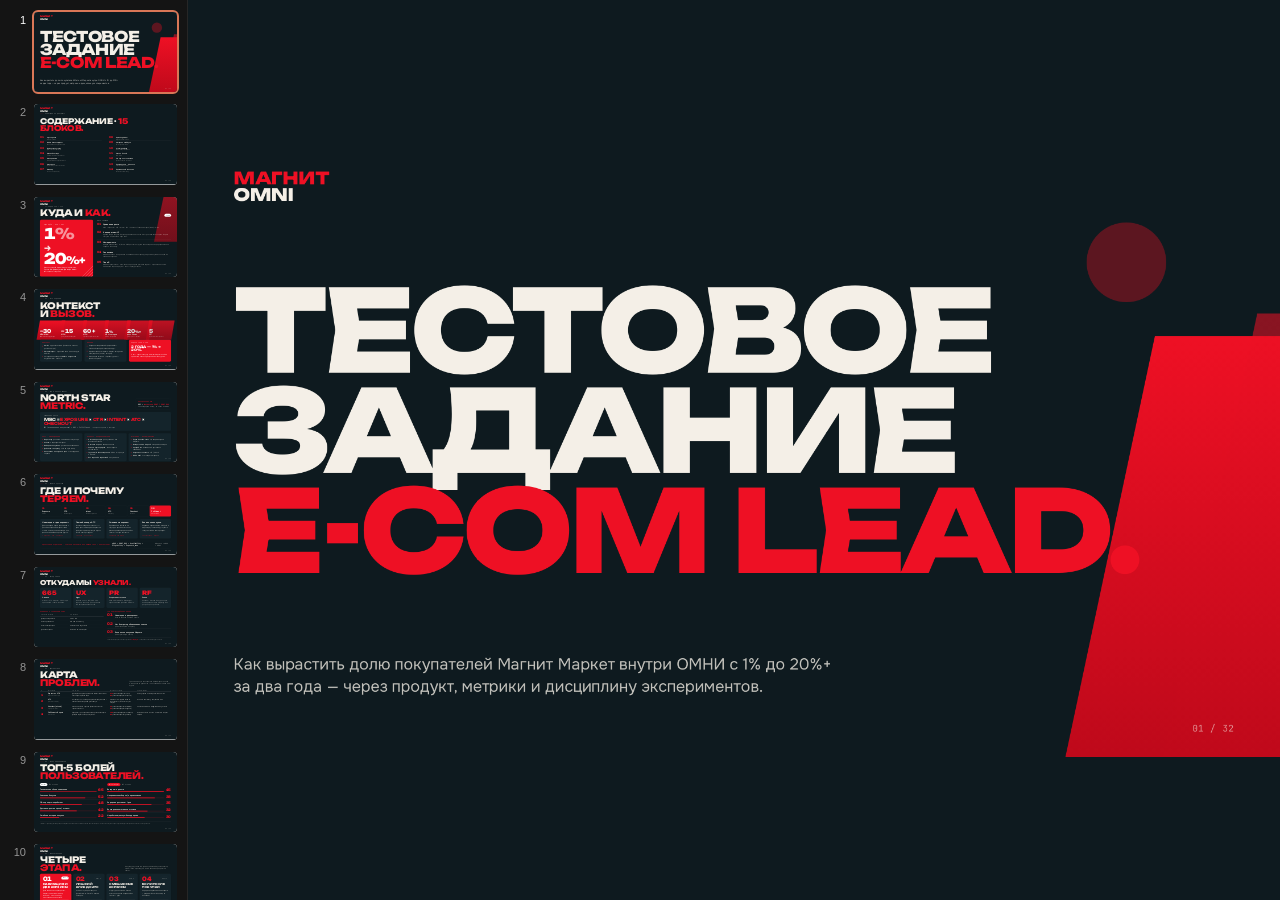
==== commit 57d97ee4: "S7: rewrite diagnostic lead in plainer language" ====
--- a/index.html
+++ b/index.html
@@ -757,7 +757,7 @@
         <div class="h1" style="margin-top:14px;">КАРТА <span class="red">ПРОБЛЕМ.</span></div>
       </div>
       <div class="body-sm dim" style="max-width:560px;">
-        Где именно рвётся путь к покупке в OMNI→Маркет и какой шаг воронки страдает — на основе 665 сигналов и UX-аудита.
+        Где ломается путь пользователя OMNI→Маркет и какой шаг воронки не доработан — на основе 665 отзывов и UX-аудита.
       </div>
     </div>
 
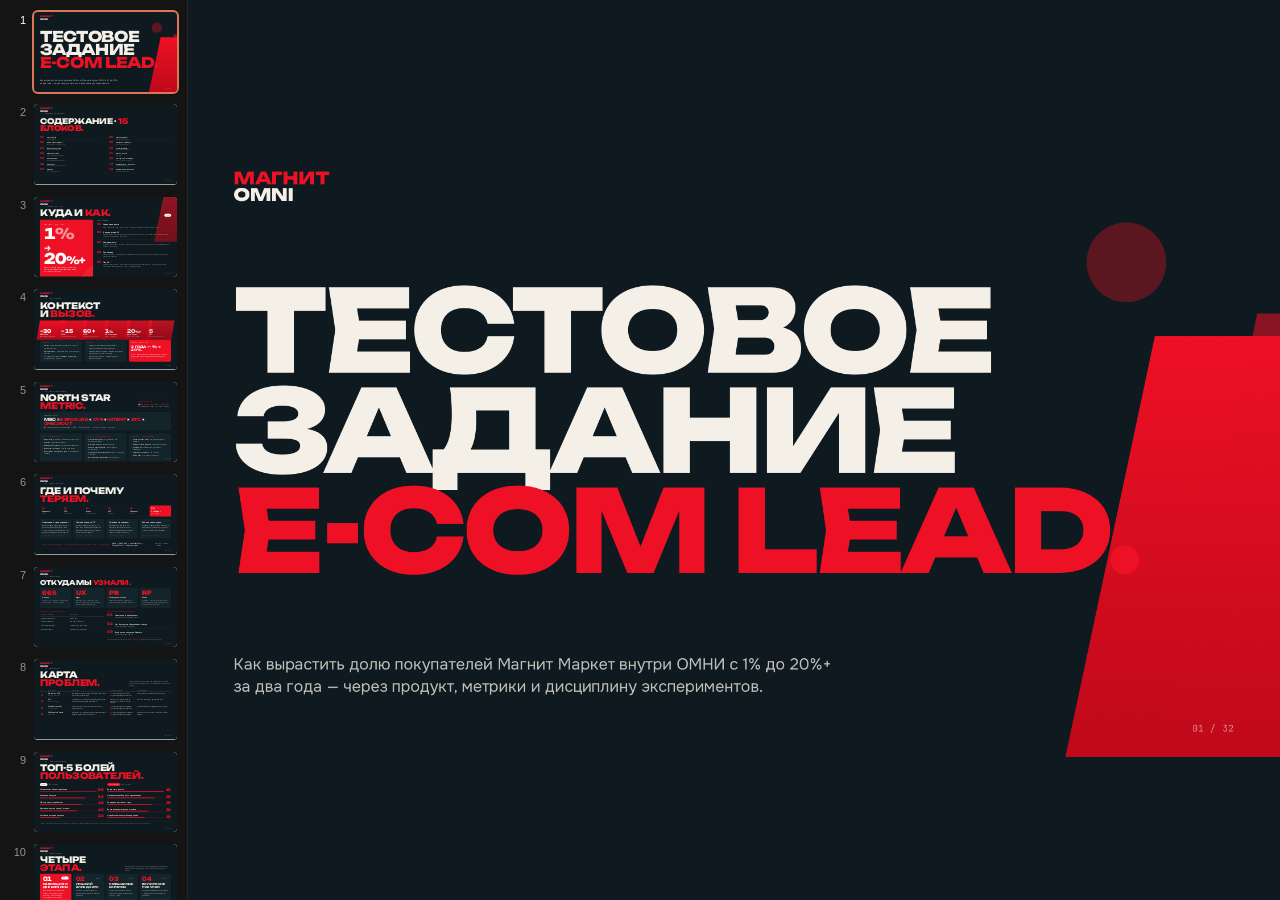
==== commit 821965f6: "S7: rename 'Три подтверждённых корня' to 'Три подтверждённые проблемы'" ====
--- a/index.html
+++ b/index.html
@@ -725,7 +725,7 @@
         </table>
       </div>
       <div>
-        <div class="eyebrow red">Три подтверждённых корня</div>
+        <div class="eyebrow red">Три подтверждённые проблемы</div>
         <ul class="numlist" style="margin-top:16px;">
           <li><span class="num n">01</span><span><strong class="h5" style="font-size:24px;">Навигация и две корзины</strong> <div class="body-sm dim">бьёт по показам, кликам и оплате</div></span></li>
           <li><span class="num n">02</span><span><strong class="h5" style="font-size:24px;">Нет быстрого добавления из списка</strong> <div class="body-sm dim">режет конверсию в корзину</div></span></li>
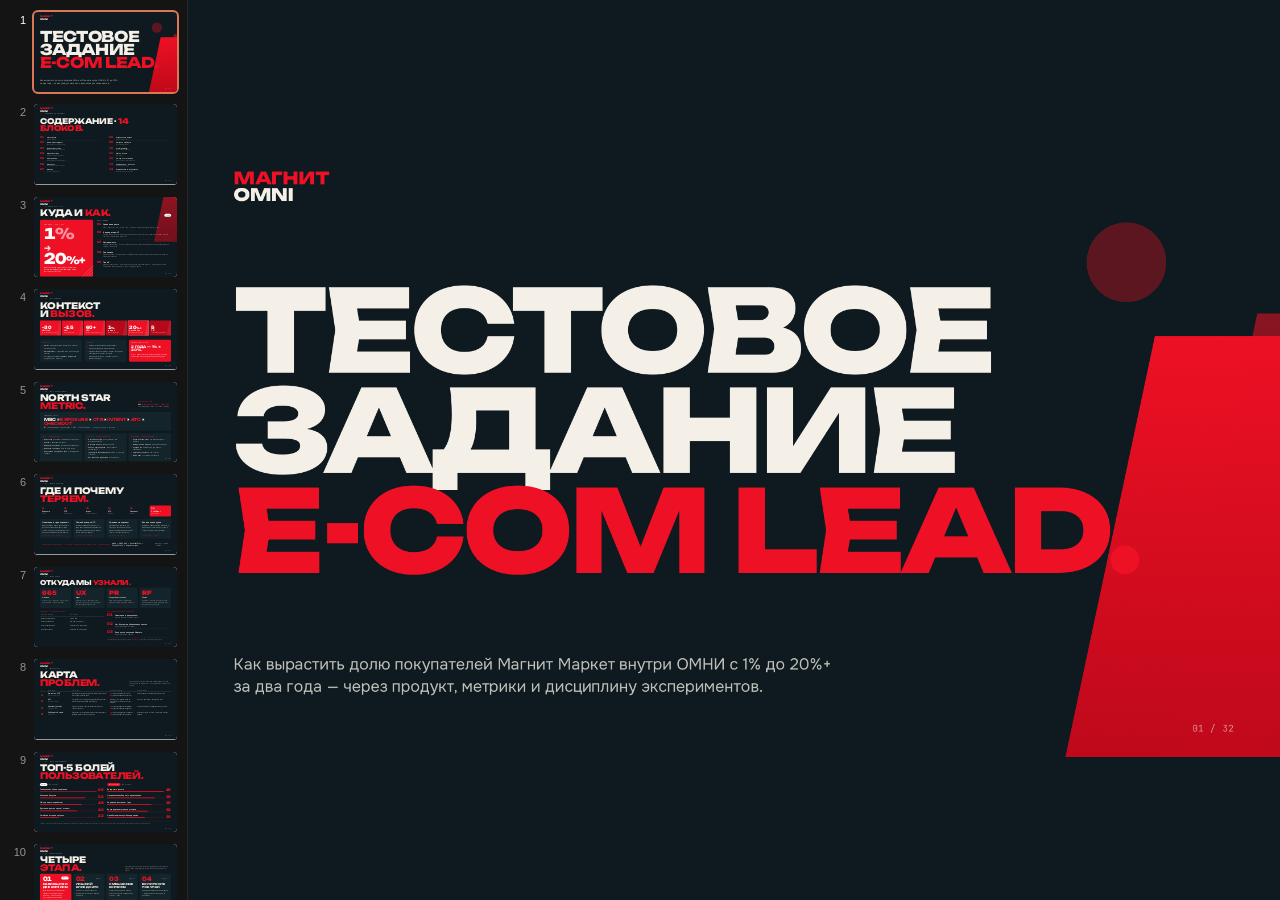
==== commit bd515b0d: "S4 stats block redesign + TOC consistency (14 blocks, Russified labels)" ====
--- a/index.html
+++ b/index.html
@@ -350,26 +350,26 @@
 
   <div class="pad" style="position:absolute; inset:0; display:flex; flex-direction:column; gap:48px;">
     <div class="kicker">Навигация по документу</div>
-    <div class="h1" style="max-width:1600px; font-size:104px;">СОДЕРЖАНИЕ · <span class="red">15 БЛОКОВ.</span></div>
+    <div class="h1" style="max-width:1600px; font-size:104px;">СОДЕРЖАНИЕ · <span class="red">14 БЛОКОВ.</span></div>
 
     <div class="fill" style="display:grid; grid-template-columns:1fr 1fr; gap:0 96px; align-content:start; margin-top:8px;">
       <ol class="numlist" style="gap:6px;">
         <li style="padding-bottom:8px; grid-template-columns:64px 1fr;"><span class="num" style="font-family:var(--f-disp); font-weight:700; font-size:34px; color:var(--red); line-height:1;">01</span><span><span style="font-family:var(--f-sans); font-weight:600; font-size:20px; line-height:1.15;">Суть задания</span><div class="dim" style="margin-top:2px; font-size:15px;">контекст и вызов</div></span></li>
         <li style="padding-bottom:8px; grid-template-columns:64px 1fr;"><span class="num" style="font-family:var(--f-disp); font-weight:700; font-size:34px; color:var(--red); line-height:1;">02</span><span><span style="font-family:var(--f-sans); font-weight:600; font-size:20px; line-height:1.15;">NSM и бизнес-эффект</span><div class="dim" style="margin-top:2px; font-size:15px;">North Star Metric и дерево метрик</div></span></li>
-        <li style="padding-bottom:8px; grid-template-columns:64px 1fr;"><span class="num" style="font-family:var(--f-disp); font-weight:700; font-size:34px; color:var(--red); line-height:1;">03</span><span><span style="font-family:var(--f-sans); font-weight:600; font-size:20px; line-height:1.15;">Диагностика утечек</span><div class="dim" style="margin-top:2px; font-size:15px;">growth equation, проблемы</div></span></li>
+        <li style="padding-bottom:8px; grid-template-columns:64px 1fr;"><span class="num" style="font-family:var(--f-disp); font-weight:700; font-size:34px; color:var(--red); line-height:1;">03</span><span><span style="font-family:var(--f-sans); font-weight:600; font-size:20px; line-height:1.15;">Диагностика утечек</span><div class="dim" style="margin-top:2px; font-size:15px;">уравнение роста и три проблемы</div></span></li>
         <li style="padding-bottom:8px; grid-template-columns:64px 1fr;"><span class="num" style="font-family:var(--f-disp); font-weight:700; font-size:34px; color:var(--red); line-height:1;">04</span><span><span style="font-family:var(--f-sans); font-weight:600; font-size:20px; line-height:1.15;">Целевой паттерн</span><div class="dim" style="margin-top:2px; font-size:15px;">4 стратегических инициативы H1</div></span></li>
         <li style="padding-bottom:8px; grid-template-columns:64px 1fr;"><span class="num" style="font-family:var(--f-disp); font-weight:700; font-size:34px; color:var(--red); line-height:1;">05</span><span><span style="font-family:var(--f-sans); font-weight:600; font-size:20px; line-height:1.15;">Эксперименты</span><div class="dim" style="margin-top:2px; font-size:15px;">A/B-дизайн, MDE, предохранители</div></span></li>
         <li style="padding-bottom:8px; grid-template-columns:64px 1fr;"><span class="num" style="font-family:var(--f-disp); font-weight:700; font-size:34px; color:var(--red); line-height:1;">06</span><span><span style="font-family:var(--f-sans); font-weight:600; font-size:20px; line-height:1.15;">Экономика</span><div class="dim" style="margin-top:2px; font-size:15px;">модель вклада и юнит-экономика</div></span></li>
         <li style="padding-bottom:8px; grid-template-columns:64px 1fr; border-bottom:none;"><span class="num" style="font-family:var(--f-disp); font-weight:700; font-size:34px; color:var(--red); line-height:1;">07</span><span><span style="font-family:var(--f-sans); font-weight:600; font-size:20px; line-height:1.15;">Roadmap</span><div class="dim" style="margin-top:2px; font-size:15px;">H1 → H2 → H3 (0–36 мес.)</div></span></li>
       </ol>
       <ol class="numlist" start="8" style="gap:6px;">
-        <li style="padding-bottom:8px; grid-template-columns:64px 1fr;"><span class="num" style="font-family:var(--f-disp); font-weight:700; font-size:34px; color:var(--red); line-height:1;">08</span><span><span style="font-family:var(--f-sans); font-weight:600; font-size:20px; line-height:1.15;">Operating Model</span><div class="dim" style="margin-top:2px; font-size:15px;">владельцы, RACI, ритмы</div></span></li>
+        <li style="padding-bottom:8px; grid-template-columns:64px 1fr;"><span class="num" style="font-family:var(--f-disp); font-weight:700; font-size:34px; color:var(--red); line-height:1;">08</span><span><span style="font-family:var(--f-sans); font-weight:600; font-size:20px; line-height:1.15;">Операционная модель</span><div class="dim" style="margin-top:2px; font-size:15px;">владельцы, RACI, ритмы</div></span></li>
         <li style="padding-bottom:8px; grid-template-columns:64px 1fr;"><span class="num" style="font-family:var(--f-disp); font-weight:700; font-size:34px; color:var(--red); line-height:1;">09</span><span><span style="font-family:var(--f-sans); font-weight:600; font-size:20px; line-height:1.15;">Метрики и плейбуки</span><div class="dim" style="margin-top:2px; font-size:15px;">KPI × владельцы × MDE</div></span></li>
         <li style="padding-bottom:8px; grid-template-columns:64px 1fr;"><span class="num" style="font-family:var(--f-disp); font-weight:700; font-size:34px; color:var(--red); line-height:1;">10</span><span><span style="font-family:var(--f-sans); font-weight:600; font-size:20px; line-height:1.15;">C-level дашборд</span><div class="dim" style="margin-top:2px; font-size:15px;">пять блоков для решения</div></span></li>
         <li style="padding-bottom:8px; grid-template-columns:64px 1fr;"><span class="num" style="font-family:var(--f-disp); font-weight:700; font-size:34px; color:var(--red); line-height:1;">11</span><span><span style="font-family:var(--f-sans); font-weight:600; font-size:20px; line-height:1.15;">Риски и План Б</span><div class="dim" style="margin-top:2px; font-size:15px;">авто-стопы</div></span></li>
-        <li style="padding-bottom:8px; grid-template-columns:64px 1fr;"><span class="num" style="font-family:var(--f-disp); font-weight:700; font-size:34px; color:var(--red); line-height:1;">12</span><span><span style="font-family:var(--f-sans); font-weight:600; font-size:20px; line-height:1.15;">Что нужно от компании</span><div class="dim" style="margin-top:2px; font-size:15px;">данные, решения, next steps</div></span></li>
+        <li style="padding-bottom:8px; grid-template-columns:64px 1fr;"><span class="num" style="font-family:var(--f-disp); font-weight:700; font-size:34px; color:var(--red); line-height:1;">12</span><span><span style="font-family:var(--f-sans); font-weight:600; font-size:20px; line-height:1.15;">Что нужно от компании</span><div class="dim" style="margin-top:2px; font-size:15px;">данные, решения, следующие шаги</div></span></li>
         <li style="padding-bottom:8px; grid-template-columns:64px 1fr;"><span class="num" style="font-family:var(--f-disp); font-weight:700; font-size:34px; color:var(--red); line-height:1;">13</span><span><span style="font-family:var(--f-sans); font-weight:600; font-size:20px; line-height:1.15;">Приложение A · UX-спеки</span><div class="dim" style="margin-top:2px; font-size:15px;">4 инициативы в деталях</div></span></li>
-        <li style="padding-bottom:8px; grid-template-columns:64px 1fr; border-bottom:none;"><span class="num" style="font-family:var(--f-disp); font-weight:700; font-size:34px; color:var(--red); line-height:1;">14</span><span><span style="font-family:var(--f-sans); font-weight:600; font-size:20px; line-height:1.15;">Приложение B · Research</span><div class="dim" style="margin-top:2px; font-size:15px;">бенчмарки и data ready</div></span></li>
+        <li style="padding-bottom:8px; grid-template-columns:64px 1fr; border-bottom:none;"><span class="num" style="font-family:var(--f-disp); font-weight:700; font-size:34px; color:var(--red); line-height:1;">14</span><span><span style="font-family:var(--f-sans); font-weight:600; font-size:20px; line-height:1.15;">Приложение B · Исследования</span><div class="dim" style="margin-top:2px; font-size:15px;">бенчмарки и готовность данных</div></span></li>
       </ol>
     </div>
   </div>
@@ -456,33 +456,51 @@
     <div class="kicker">01 · Суть задания</div>
     <div class="h1" style="max-width:1600px;">КОНТЕКСТ <br/>И <span class="red">ВЫЗОВ.</span></div>
 
-    <!-- big stats row, parallelograms in background -->
-    <div style="display:grid; grid-template-columns:repeat(6,1fr); gap:0; margin-top:8px; position:relative; height:280px;">
-      <!-- 6 parallelograms with stats -->
-      <div class="parallelo" style="position:relative; left:0; top:0; width:100%; height:100%; transform:skewX(-10deg); display:flex; flex-direction:column; justify-content:space-between; padding:28px 24px; color:#FFF; border-radius:0;">
-        <div></div>
-        <div style="transform:skewX(10deg);"><div class="num" style="font-weight:800; font-size:72px; line-height:0.85;">~30</div><div class="h6" style="font-weight:700; margin-top:4px;">МЛН MAU</div><div class="body-xs" style="color:rgba(255,255,255,0.78); margin-top:6px;">OMNI месячная аудитория</div></div>
-      </div>
-      <div class="parallelo" style="position:relative; left:0; top:0; width:100%; height:100%; transform:skewX(-10deg); padding:28px 24px; color:#FFF; border-radius:0; display:flex; flex-direction:column; justify-content:space-between; opacity:0.96;">
-        <div></div>
-        <div style="transform:skewX(10deg);"><div class="num" style="font-weight:800; font-size:72px; line-height:0.85;">~15</div><div class="h6" style="font-weight:700; margin-top:4px;">МЛН</div><div class="body-xs" style="color:rgba(255,255,255,0.78); margin-top:6px;">доступов МагнитМаркет</div></div>
-      </div>
-      <div class="parallelo" style="position:relative; left:0; top:0; width:100%; height:100%; transform:skewX(-10deg); padding:28px 24px; color:#FFF; border-radius:0; display:flex; flex-direction:column; justify-content:space-between; opacity:0.92;">
-        <div></div>
-        <div style="transform:skewX(10deg);"><div class="num" style="font-weight:800; font-size:72px; line-height:0.85;">60+</div><div class="h6" style="font-weight:700; margin-top:4px;">МЛН</div><div class="body-xs" style="color:rgba(255,255,255,0.78); margin-top:6px;">офлайн-покупателей / мес</div></div>
-      </div>
-      <div class="parallelo" style="position:relative; left:0; top:0; width:100%; height:100%; transform:skewX(-10deg); padding:28px 24px; color:#FFF; border-radius:0; display:flex; flex-direction:column; justify-content:space-between; opacity:0.88;">
-        <div></div>
-        <div style="transform:skewX(10deg);"><div class="num" style="font-weight:800; font-size:72px; line-height:0.85;">1<span style="font-size:0.6em;">%</span></div><div class="h6" style="font-weight:700; margin-top:4px;">NSM сегодня</div><div class="body-xs" style="color:rgba(255,255,255,0.78); margin-top:6px;">OMNI → покупатели</div></div>
-      </div>
-      <div class="parallelo" style="position:relative; left:0; top:0; width:100%; height:100%; transform:skewX(-10deg); padding:28px 24px; color:#FFF; border-radius:0; display:flex; flex-direction:column; justify-content:space-between; opacity:0.84;">
-        <div></div>
-        <div style="transform:skewX(10deg);"><div class="num" style="font-weight:800; font-size:72px; line-height:0.85;">20<span style="font-size:0.6em;">%+</span></div><div class="h6" style="font-weight:700; margin-top:4px;">цель 24 мес</div><div class="body-xs" style="color:rgba(255,255,255,0.78); margin-top:6px;">долго­срочно — больше</div></div>
-      </div>
-      <div class="parallelo" style="position:relative; left:0; top:0; width:100%; height:100%; transform:skewX(-10deg); padding:28px 24px; color:#FFF; border-radius:0; display:flex; flex-direction:column; justify-content:space-between; opacity:0.78;">
-        <div></div>
-        <div style="transform:skewX(10deg);"><div class="num" style="font-weight:800; font-size:72px; line-height:0.85;">5</div><div class="h6" style="font-weight:700; margin-top:4px;">ЛЕТ</div><div class="body-xs" style="color:rgba(255,255,255,0.78); margin-top:6px;">стратегический горизонт</div></div>
-      </div>
+    <!-- big stats row: 6 clean cards, skewed accent stripe inside, goal card emphasised -->
+    <div style="display:grid; grid-template-columns:repeat(6,1fr); gap:10px; margin-top:8px; height:240px;">
+
+      <div style="background:var(--red); padding:26px 22px; color:#FFF; position:relative; overflow:hidden; border-radius:6px; display:flex; flex-direction:column; justify-content:flex-end;">
+        <div style="position:absolute; right:-30px; top:-40px; width:70px; height:140%; background:rgba(255,255,255,0.07); transform:skewX(-12deg);"></div>
+        <div class="num" style="font-weight:800; font-size:60px; line-height:0.85;">~30</div>
+        <div class="h6" style="font-weight:700; margin-top:6px;">МЛН MAU</div>
+        <div class="body-xs" style="color:rgba(255,255,255,0.85); margin-top:6px;">OMNI · месячная аудитория</div>
+      </div>
+
+      <div style="background:var(--red); padding:26px 22px; color:#FFF; position:relative; overflow:hidden; border-radius:6px; display:flex; flex-direction:column; justify-content:flex-end;">
+        <div style="position:absolute; right:-30px; top:-40px; width:70px; height:140%; background:rgba(255,255,255,0.07); transform:skewX(-12deg);"></div>
+        <div class="num" style="font-weight:800; font-size:60px; line-height:0.85;">~15</div>
+        <div class="h6" style="font-weight:700; margin-top:6px;">МЛН</div>
+        <div class="body-xs" style="color:rgba(255,255,255,0.85); margin-top:6px;">доступов в Маркет</div>
+      </div>
+
+      <div style="background:var(--red); padding:26px 22px; color:#FFF; position:relative; overflow:hidden; border-radius:6px; display:flex; flex-direction:column; justify-content:flex-end;">
+        <div style="position:absolute; right:-30px; top:-40px; width:70px; height:140%; background:rgba(255,255,255,0.07); transform:skewX(-12deg);"></div>
+        <div class="num" style="font-weight:800; font-size:60px; line-height:0.85;">60+</div>
+        <div class="h6" style="font-weight:700; margin-top:6px;">МЛН</div>
+        <div class="body-xs" style="color:rgba(255,255,255,0.85); margin-top:6px;">офлайн-покупателей / мес</div>
+      </div>
+
+      <div style="background:var(--red-deep); padding:26px 22px; color:#FFF; position:relative; overflow:hidden; border-radius:6px; display:flex; flex-direction:column; justify-content:flex-end;">
+        <div style="position:absolute; right:-30px; top:-40px; width:70px; height:140%; background:rgba(255,255,255,0.07); transform:skewX(-12deg);"></div>
+        <div class="num" style="font-weight:800; font-size:60px; line-height:0.85;">1<span style="font-size:0.6em;">%</span></div>
+        <div class="h6" style="font-weight:700; margin-top:6px;">сегодня</div>
+        <div class="body-xs" style="color:rgba(255,255,255,0.85); margin-top:6px;">OMNI → покупатели</div>
+      </div>
+
+      <div style="background:var(--red); padding:26px 22px; color:#FFF; position:relative; overflow:hidden; border-radius:6px; display:flex; flex-direction:column; justify-content:flex-end; outline:2px solid #FFF; outline-offset:-2px;">
+        <div style="position:absolute; right:-30px; top:-40px; width:70px; height:140%; background:rgba(255,255,255,0.10); transform:skewX(-12deg);"></div>
+        <div class="num" style="font-weight:800; font-size:60px; line-height:0.85;">20<span style="font-size:0.6em;">%+</span></div>
+        <div class="h6" style="font-weight:700; margin-top:6px;">цель 24 мес</div>
+        <div class="body-xs" style="color:rgba(255,255,255,0.92); margin-top:6px;">долгосрочно — больше</div>
+      </div>
+
+      <div style="background:var(--red-deep); padding:26px 22px; color:#FFF; position:relative; overflow:hidden; border-radius:6px; display:flex; flex-direction:column; justify-content:flex-end;">
+        <div style="position:absolute; right:-30px; top:-40px; width:70px; height:140%; background:rgba(255,255,255,0.07); transform:skewX(-12deg);"></div>
+        <div class="num" style="font-weight:800; font-size:60px; line-height:0.85;">5</div>
+        <div class="h6" style="font-weight:700; margin-top:6px;">ЛЕТ</div>
+        <div class="body-xs" style="color:rgba(255,255,255,0.85); margin-top:6px;">стратегический горизонт</div>
+      </div>
+
     </div>
 
     <!-- three columns with content blocks -->
@@ -1537,7 +1555,7 @@
   </div>
 
   <div class="pad" style="position:absolute; inset:0; display:flex; flex-direction:column; gap:24px;">
-    <div class="kicker">08 · Operating Model</div>
+    <div class="kicker">08 · Операционная модель</div>
     <div class="h1" style="max-width:1700px;">ВЛАДЕЛЬЦЫ, RACI <br/>И <span class="red">РИТМЫ.</span></div>
 
     <table class="tab" style="margin-top:8px;">
@@ -2389,7 +2407,7 @@
   </div>
 
   <div class="pad" style="position:absolute; inset:0; display:flex; flex-direction:column; gap:24px;">
-    <div class="kicker">Приложение B · Research</div>
+    <div class="kicker">Приложение B · Исследования</div>
     <div class="h1" style="max-width:1700px;">ЧТО УЧТЕНО, <br/>ЧТО <span class="red">ДОСОБИРАЕМ.</span></div>
 
     <div class="grid" style="grid-template-columns:1fr 1fr; gap:24px; flex:1 1 auto;">
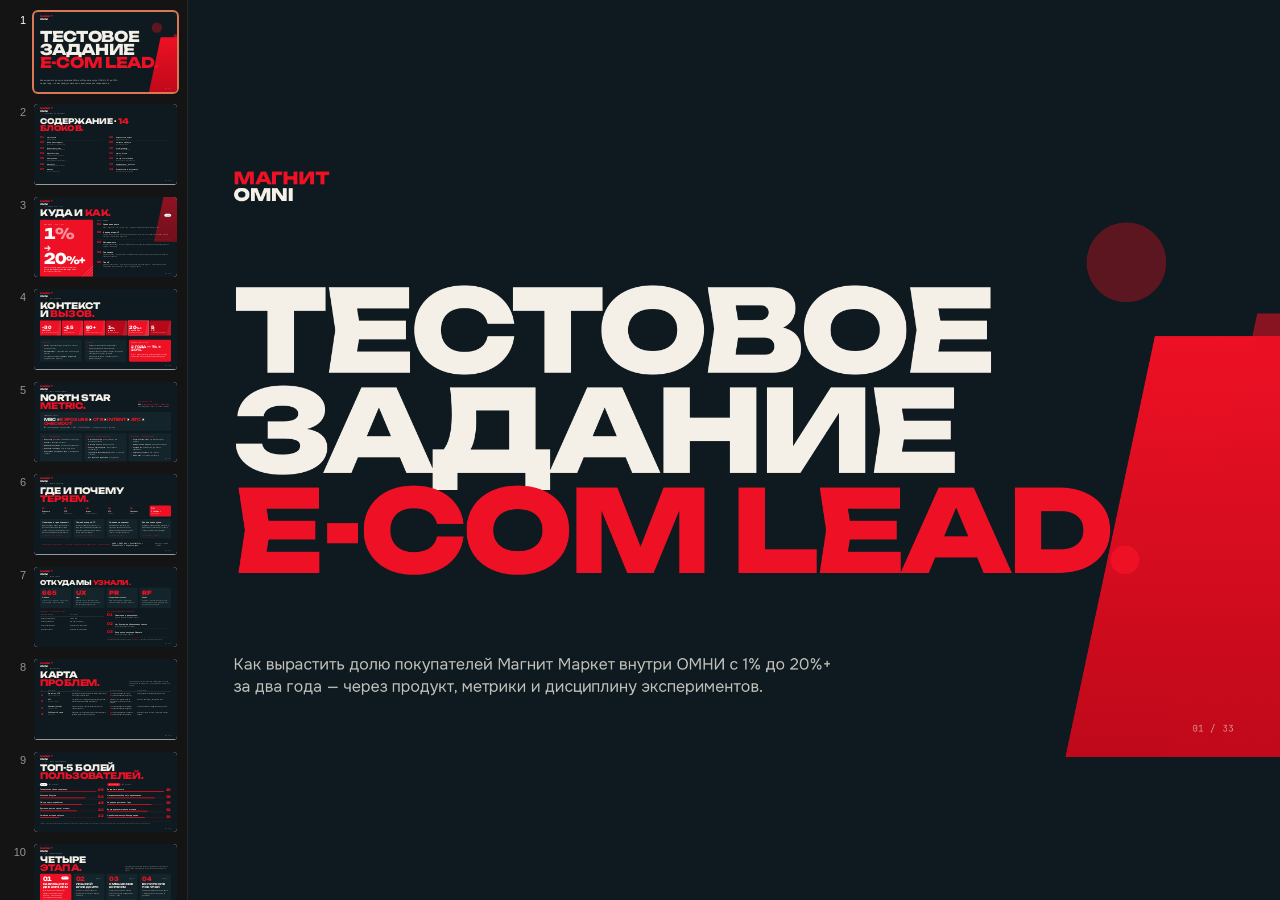
==== commit 6026fe1b: "Add glossary slide before closing — 28 metrics in 3 themed columns; renumber footers to /33" ====
--- a/index.html
+++ b/index.html
@@ -335,7 +335,7 @@
 
   <div class="foot">
     <span></span>
-    <span>01 / 32</span>
+    <span>01 / 33</span>
   </div>
 </section>
 
@@ -374,7 +374,7 @@
     </div>
   </div>
 
-  <div class="foot"><span></span><span>02 / 32</span></div>
+  <div class="foot"><span></span><span>02 / 33</span></div>
 </section>
 
 <!-- ════════════════════════════════════════════════════════════════════════
@@ -440,7 +440,7 @@
     </div>
   </div>
 
-  <div class="foot"><span></span><span>03 / 32</span></div>
+  <div class="foot"><span></span><span>03 / 33</span></div>
 </section>
 
 <!-- ════════════════════════════════════════════════════════════════════════
@@ -531,7 +531,7 @@
     </div>
   </div>
 
-  <div class="foot"><span></span><span>04 / 32</span></div>
+  <div class="foot"><span></span><span>04 / 33</span></div>
 </section>
 
 <!-- ════════════════════════════════════════════════════════════════════════
@@ -604,7 +604,7 @@
     <!-- bottom: how we go 3% → 5% → 10% → 20% — removed (duplicated on TL;DR) -->
   </div>
 
-  <div class="foot"><span></span><span>05 / 32</span></div>
+  <div class="foot"><span></span><span>05 / 33</span></div>
 </section>
 
 <!-- ════════════════════════════════════════════════════════════════════════
@@ -688,7 +688,7 @@
     </div>
   </div>
 
-  <div class="foot"><span></span><span>06 / 32</span></div>
+  <div class="foot"><span></span><span>06 / 33</span></div>
 </section>
 
 <!-- ════════════════════════════════════════════════════════════════════════
@@ -756,7 +756,7 @@
     </div>
   </div>
 
-  <div class="foot"><span></span><span>07 / 32</span></div>
+  <div class="foot"><span></span><span>07 / 33</span></div>
 </section>
 
 <!-- ════════════════════════════════════════════════════════════════════════
@@ -822,7 +822,7 @@
     </table>
   </div>
 
-  <div class="foot"><span></span><span>08 / 32</span></div>
+  <div class="foot"><span></span><span>08 / 33</span></div>
 </section>
 
 <!-- ════════════════════════════════════════════════════════════════════════
@@ -913,7 +913,7 @@
     </div>
   </div>
 
-  <div class="foot"><span></span><span>09 / 32</span></div>
+  <div class="foot"><span></span><span>09 / 33</span></div>
 </section>
 
 <!-- ════════════════════════════════════════════════════════════════════════
@@ -1008,7 +1008,7 @@
     </div>
   </div>
 
-  <div class="foot"><span></span><span>10 / 32</span></div>
+  <div class="foot"><span></span><span>10 / 33</span></div>
 </section>
 
 <!-- ════════════════════════════════════════════════════════════════════════
@@ -1092,7 +1092,7 @@
       </div>
     </div>
   </div>
-  <div class="foot"><span></span><span>11 / 32</span></div>
+  <div class="foot"><span></span><span>11 / 33</span></div>
 </section>
 
 <!-- ════════════════════════════════════════════════════════════════════════
@@ -1139,12 +1139,10 @@
       <div class="col gap-24">
         <div class="card red" style="padding:32px;">
           <div class="eyebrow" style="color:rgba(255,255,255,0.75);">Атрибуция к NSM</div>
-          <div class="h5 mono" style="margin-top:12px; color:#FFF; font-size:14px; line-height:1.55;">
-            ΔMBC = ΔExposure × CTR × Intent × ATC × Checkout<br/>
-            &nbsp;&nbsp;&nbsp;&nbsp;&nbsp;&nbsp;&nbsp;+ Exposure × ΔCTR × Intent × ATC × Checkout<br/>
-            &nbsp;&nbsp;&nbsp;&nbsp;&nbsp;&nbsp;&nbsp;+ Exposure × CTR × ΔIntent × ATC × Checkout<br/>
-            &nbsp;&nbsp;&nbsp;&nbsp;&nbsp;&nbsp;&nbsp;+ Exposure × CTR × Intent × ΔATC × Checkout<br/>
-            &nbsp;&nbsp;&nbsp;&nbsp;&nbsp;&nbsp;&nbsp;+ Exposure × CTR × Intent × ATC × ΔCheckout<br/><br/>
+          <div class="h5 mono" style="margin-top:12px; color:#FFF; font-size:18px; line-height:1.55;">
+            ΔMBC ≈ ΔExposure × CTR × Intent × ATC × Checkout<br/>
+            &nbsp;&nbsp;&nbsp;&nbsp;&nbsp;&nbsp;&nbsp;+ аналогичные слагаемые<br/>
+            &nbsp;&nbsp;&nbsp;&nbsp;&nbsp;&nbsp;&nbsp;для ΔCTR, ΔIntent, ΔATC, ΔCheckout<br/><br/>
             MDC = MBC × Fulfillment
           </div>
         </div>
@@ -1172,7 +1170,7 @@
       </div>
     </div>
   </div>
-  <div class="foot"><span></span><span>12 / 32</span></div>
+  <div class="foot"><span></span><span>12 / 33</span></div>
 </section>
 
 <!-- ════════════════════════════════════════════════════════════════════════
@@ -1230,7 +1228,7 @@
       </tbody>
     </table>
   </div>
-  <div class="foot"><span></span><span>13 / 32</span></div>
+  <div class="foot"><span></span><span>13 / 33</span></div>
 </section>
 
 <!-- ════════════════════════════════════════════════════════════════════════
@@ -1317,7 +1315,7 @@
       </div>
     </div>
   </div>
-  <div class="foot"><span></span><span>14 / 32</span></div>
+  <div class="foot"><span></span><span>14 / 33</span></div>
 </section>
 
 <!-- ════════════════════════════════════════════════════════════════════════
@@ -1402,7 +1400,7 @@
       </div>
     </div>
   </div>
-  <div class="foot"><span></span><span>15 / 32</span></div>
+  <div class="foot"><span></span><span>15 / 33</span></div>
 </section>
 
 <!-- ════════════════════════════════════════════════════════════════════════
@@ -1480,7 +1478,7 @@
       </div>
     </div>
   </div>
-  <div class="foot"><span></span><span>16 / 32</span></div>
+  <div class="foot"><span></span><span>16 / 33</span></div>
 </section>
 
 <!-- ════════════════════════════════════════════════════════════════════════
@@ -1542,7 +1540,7 @@
       </div>
     </div>
   </div>
-  <div class="foot"><span></span><span>17 / 32</span></div>
+  <div class="foot"><span></span><span>17 / 33</span></div>
 </section>
 
 <!-- ════════════════════════════════════════════════════════════════════════
@@ -1629,7 +1627,7 @@
       </div>
     </div>
   </div>
-  <div class="foot"><span></span><span>18 / 32</span></div>
+  <div class="foot"><span></span><span>18 / 33</span></div>
 </section>
 
 <!-- ════════════════════════════════════════════════════════════════════════
@@ -1667,7 +1665,7 @@
       </tbody>
     </table>
   </div>
-  <div class="foot"><span></span><span>19 / 32</span></div>
+  <div class="foot"><span></span><span>19 / 33</span></div>
 </section>
 
 <!-- ════════════════════════════════════════════════════════════════════════
@@ -1740,7 +1738,7 @@
       </div>
     </div>
   </div>
-  <div class="foot"><span></span><span>20 / 32</span></div>
+  <div class="foot"><span></span><span>20 / 33</span></div>
 </section>
 
 <!-- ════════════════════════════════════════════════════════════════════════
@@ -1848,7 +1846,7 @@
       </div>
     </div>
   </div>
-  <div class="foot"><span></span><span>21 / 32</span></div>
+  <div class="foot"><span></span><span>21 / 33</span></div>
 </section>
 
 <!-- ════════════════════════════════════════════════════════════════════════
@@ -1919,7 +1917,7 @@
       </div>
     </div>
   </div>
-  <div class="foot"><span></span><span>22 / 32</span></div>
+  <div class="foot"><span></span><span>22 / 33</span></div>
 </section>
 <!-- ════════════════════════════════════════════════════════════════════════
      S23 · ЧТО НУЖНО ОТ КОМПАНИИ
@@ -2002,7 +2000,7 @@
       </div>
     </div>
   </div>
-  <div class="foot"><span></span><span>23 / 32</span></div>
+  <div class="foot"><span></span><span>23 / 33</span></div>
 </section>
 
 <!-- ════════════════════════════════════════════════════════════════════════
@@ -2105,7 +2103,7 @@
       </div>
     </div>
   </div>
-  <div class="foot"><span></span><span>24 / 32</span></div>
+  <div class="foot"><span></span><span>24 / 33</span></div>
 </section>
 
 <!-- ════════════════════════════════════════════════════════════════════════
@@ -2207,7 +2205,7 @@
       </div>
     </div>
   </div>
-  <div class="foot"><span></span><span>25 / 32</span></div>
+  <div class="foot"><span></span><span>25 / 33</span></div>
 </section>
 
 <!-- ════════════════════════════════════════════════════════════════════════
@@ -2300,7 +2298,7 @@
       </div>
     </div>
   </div>
-  <div class="foot"><span></span><span>26 / 32</span></div>
+  <div class="foot"><span></span><span>26 / 33</span></div>
 </section>
 
 <!-- ════════════════════════════════════════════════════════════════════════
@@ -2394,7 +2392,7 @@
       </div>
     </div>
   </div>
-  <div class="foot"><span></span><span>27 / 32</span></div>
+  <div class="foot"><span></span><span>27 / 33</span></div>
 </section>
 
 <!-- ════════════════════════════════════════════════════════════════════════
@@ -2446,7 +2444,7 @@
       </div>
     </div>
   </div>
-  <div class="foot"><span></span><span>28 / 32</span></div>
+  <div class="foot"><span></span><span>28 / 33</span></div>
 </section>
 
 <!-- ════════════════════════════════════════════════════════════════════════
@@ -2520,7 +2518,7 @@
       </div>
     </div>
   </div>
-  <div class="foot"><span></span><span>29 / 32</span></div>
+  <div class="foot"><span></span><span>29 / 33</span></div>
 </section>
 
 <!-- ════════════════════════════════════════════════════════════════════════
@@ -2562,7 +2560,7 @@
       </tbody>
     </table>
   </div>
-  <div class="foot"><span></span><span>30 / 32</span></div>
+  <div class="foot"><span></span><span>30 / 33</span></div>
 </section>
 
 <!-- ════════════════════════════════════════════════════════════════════════
@@ -2631,27 +2629,107 @@
       </div>
     </div>
   </div>
-  <div class="foot"><span></span><span>31 / 32</span></div>
-</section>
-
-<!-- ════════════════════════════════════════════════════════════════════════
-     S32 · СПАСИБО
-══════════════════════════════════════════════════════════════════════════ -->
-<section data-screen-label="32 Спасибо">
-  <div class="nav">
-    <div class="brand-stack"><span>МАГНИТ</span><span style="color:#F4EFE7">OMNI</span></div>
-    <div class="nav-links"><span>Омниструктура</span><span>Принципы</span><span>Команды</span><span>Вакансии</span><span>Делимся опытом</span></div>
-  </div>
-
-  <!-- big red parallelograms -->
-  <div class="parallelo" style="left:-100px; bottom:-200px; width:480px; height:880px; transform:skewX(-12deg); opacity:0.95;"></div>
-  <div class="parallelo" style="left:280px; bottom:-180px; width:480px; height:920px; transform:skewX(-12deg); opacity:0.65;"></div>
-  <div class="parallelo" style="left:660px; bottom:-160px; width:480px; height:960px; transform:skewX(-12deg); opacity:0.35;"></div>
-  <div class="disc" style="right:200px; top:180px; width:240px; height:240px; opacity:0.6;"></div>
-
-  <div class="pad" style="position:absolute; inset:0; display:flex; flex-direction:column; justify-content:center; gap:48px;">
-    <div class="h-mega" style="line-height:0.85;">СПА<span class="red">СИ</span>БО.</div>
-    <div class="row" style="justify-content:flex-end; align-items:flex-end; max-width:1600px;">
+  <div class="foot"><span></span><span>31 / 33</span></div>
+</section>
+
+<!-- ════════════════════════════════════════════════════════════════════════
+     S32 · ГЛОССАРИЙ
+══════════════════════════════════════════════════════════════════════════ -->
+<section data-screen-label="32 Глоссарий">
+  <div class="nav">
+    <div class="brand-stack"><span>МАГНИТ</span><span style="color:#F4EFE7">OMNI</span></div>
+    <div class="nav-links"><span>Омниструктура</span><span>Принципы</span><span>Команды</span><span>Вакансии</span><span>Делимся опытом</span></div>
+  </div>
+
+  <div class="pad" style="position:absolute; inset:0; display:flex; flex-direction:column; gap:28px;">
+    <div class="row" style="justify-content:space-between; align-items:flex-end;">
+      <div>
+        <div class="kicker">Справочник</div>
+        <div class="h1 tight" style="margin-top:14px;">ГЛОССАРИЙ <span class="red">МЕТРИК.</span></div>
+      </div>
+      <div class="body-sm dim" style="max-width:560px;">Короткие определения для быстрой сверки. Подробности — в соответствующих слайдах документа.</div>
+    </div>
+
+    <div class="grid" style="grid-template-columns:1fr 1fr 1fr; gap:24px; flex:1 1 auto;">
+
+      <!-- Column 1: Главные метрики и воронка -->
+      <div class="card" style="padding:28px;">
+        <div class="eyebrow red">Главные метрики и воронка</div>
+        <div style="margin-top:16px; display:flex; flex-direction:column; gap:12px;">
+          <div><div class="h6 mono" style="font-size:16px; color:var(--red);">NSM</div><div class="body-xs" style="color:var(--ink-2); margin-top:2px;">North Star Metric — главная метрика бизнеса, равна MBC</div></div>
+          <div><div class="h6 mono" style="font-size:16px; color:var(--red);">MBC</div><div class="body-xs" style="color:var(--ink-2); margin-top:2px;">месячная конверсия OMNI MAU в покупателей Маркета</div></div>
+          <div><div class="h6 mono" style="font-size:16px; color:var(--red);">MDC</div><div class="body-xs" style="color:var(--ink-2); margin-top:2px;">MBC × Fulfillment — те, кто получил заказ</div></div>
+          <div><div class="h6 mono" style="font-size:16px; color:var(--red);">MAU</div><div class="body-xs" style="color:var(--ink-2); margin-top:2px;">месячная аудитория OMNI</div></div>
+          <div><div class="h6 mono" style="font-size:16px; color:var(--red);">aMAU</div><div class="body-xs" style="color:var(--ink-2); margin-top:2px;">адресуемая аудитория — те, кто реально может купить</div></div>
+          <div><div class="h6 mono" style="font-size:16px; color:var(--red);">Exposure</div><div class="body-xs" style="color:var(--ink-2); margin-top:2px;">доля MAU, заметивших точку входа в Маркет</div></div>
+          <div><div class="h6 mono" style="font-size:16px; color:var(--red);">CTR</div><div class="body-xs" style="color:var(--ink-2); margin-top:2px;">переход с показа в клик по витрине</div></div>
+          <div><div class="h6 mono" style="font-size:16px; color:var(--red);">ATC</div><div class="body-xs" style="color:var(--ink-2); margin-top:2px;">Add-to-Cart — добавление товара в корзину</div></div>
+          <div><div class="h6 mono" style="font-size:16px; color:var(--red);">Checkout</div><div class="body-xs" style="color:var(--ink-2); margin-top:2px;">оплата заказа</div></div>
+        </div>
+      </div>
+
+      <!-- Column 2: Экономика и эксперименты -->
+      <div class="card" style="padding:28px;">
+        <div class="eyebrow red">Экономика и эксперименты</div>
+        <div style="margin-top:16px; display:flex; flex-direction:column; gap:12px;">
+          <div><div class="h6 mono" style="font-size:16px; color:var(--red);">AOV</div><div class="body-xs" style="color:var(--ink-2); margin-top:2px;">средний чек, взвешенный по категориям</div></div>
+          <div><div class="h6 mono" style="font-size:16px; color:var(--red);">GMV</div><div class="body-xs" style="color:var(--ink-2); margin-top:2px;">оборот товаров</div></div>
+          <div><div class="h6 mono" style="font-size:16px; color:var(--red);">CM2&nbsp;/&nbsp;order</div><div class="body-xs" style="color:var(--ink-2); margin-top:2px;">маржа на заказ после переменных издержек</div></div>
+          <div><div class="h6 mono" style="font-size:16px; color:var(--red);">UCM</div><div class="body-xs" style="color:var(--ink-2); margin-top:2px;">маржа на единицу товара</div></div>
+          <div><div class="h6 mono" style="font-size:16px; color:var(--red);">COGS</div><div class="body-xs" style="color:var(--ink-2); margin-top:2px;">себестоимость товара</div></div>
+          <div><div class="h6 mono" style="font-size:16px; color:var(--red);">LTV&nbsp;/&nbsp;CAC</div><div class="body-xs" style="color:var(--ink-2); margin-top:2px;">пожизненная ценность / стоимость привлечения, цель ≥ 3</div></div>
+          <div><div class="h6 mono" style="font-size:16px; color:var(--red);">MDE</div><div class="body-xs" style="color:var(--ink-2); margin-top:2px;">минимальный измеримый эффект в A/B</div></div>
+          <div><div class="h6 mono" style="font-size:16px; color:var(--red);">SRM</div><div class="body-xs" style="color:var(--ink-2); margin-top:2px;">расхождение пропорций групп; SRM = 0 — гейт перед чтением</div></div>
+          <div><div class="h6 mono" style="font-size:16px; color:var(--red);">CUPED</div><div class="body-xs" style="color:var(--ink-2); margin-top:2px;">метод снижения дисперсии в A/B при ковариатах</div></div>
+        </div>
+      </div>
+
+      <!-- Column 3: Сервис, каталог, роли -->
+      <div class="card" style="padding:28px;">
+        <div class="eyebrow red">Сервис, каталог, роли</div>
+        <div style="margin-top:16px; display:flex; flex-direction:column; gap:12px;">
+          <div><div class="h6 mono" style="font-size:16px; color:var(--red);">Fulfillment</div><div class="body-xs" style="color:var(--ink-2); margin-top:2px;">исполнение заказа: сборка, логистика, выдача</div></div>
+          <div><div class="h6 mono" style="font-size:16px; color:var(--red);">SLA</div><div class="body-xs" style="color:var(--ink-2); margin-top:2px;">обязательство по уровню сервиса</div></div>
+          <div><div class="h6 mono" style="font-size:16px; color:var(--red);">ETA</div><div class="body-xs" style="color:var(--ink-2); margin-top:2px;">расчётное время прибытия заказа</div></div>
+          <div><div class="h6 mono" style="font-size:16px; color:var(--red);">NPS&nbsp;/&nbsp;CSAT</div><div class="body-xs" style="color:var(--ink-2); margin-top:2px;">оценки лояльности и удовлетворённости клиентов</div></div>
+          <div><div class="h6 mono" style="font-size:16px; color:var(--red);">PLP&nbsp;/&nbsp;PDP</div><div class="body-xs" style="color:var(--ink-2); margin-top:2px;">страница списка товаров / карточка товара</div></div>
+          <div><div class="h6 mono" style="font-size:16px; color:var(--red);">SKU</div><div class="body-xs" style="color:var(--ink-2); margin-top:2px;">единица товара в каталоге</div></div>
+          <div><div class="h6 mono" style="font-size:16px; color:var(--red);">FMCG&nbsp;/&nbsp;GM</div><div class="body-xs" style="color:var(--ink-2); margin-top:2px;">повседневный спрос / непродовольственные</div></div>
+          <div><div class="h6 mono" style="font-size:16px; color:var(--red);">C&amp;C</div><div class="body-xs" style="color:var(--ink-2); margin-top:2px;">Click &amp; Collect — самовывоз</div></div>
+          <div><div class="h6 mono" style="font-size:16px; color:var(--red);">OMS</div><div class="body-xs" style="color:var(--ink-2); margin-top:2px;">система управления заказами</div></div>
+          <div><div class="h6 mono" style="font-size:16px; color:var(--red);">DRI&nbsp;/&nbsp;RACI</div><div class="body-xs" style="color:var(--ink-2); margin-top:2px;">единственный ответственный / модель распределения</div></div>
+        </div>
+      </div>
+
+    </div>
+  </div>
+
+  <div class="foot"><span></span><span>32 / 33</span></div>
+</section>
+
+<!-- ════════════════════════════════════════════════════════════════════════
+     S33 · СПАСИБО
+══════════════════════════════════════════════════════════════════════════ -->
+<section data-screen-label="33 Спасибо">
+  <div class="nav">
+    <div class="brand-stack"><span>МАГНИТ</span><span style="color:#F4EFE7">OMNI</span></div>
+    <div class="nav-links"><span>Омниструктура</span><span>Принципы</span><span>Команды</span><span>Вакансии</span><span>Делимся опытом</span></div>
+  </div>
+
+  <!-- decorative red parallelograms bottom-right (mirroring S1 title) -->
+  <div class="parallelo" style="right:-260px; bottom:-160px; width:480px; height:900px; transform:skewX(-12deg) translateY(0);"></div>
+  <div class="parallelo faded" style="right:-440px; bottom:-200px; width:480px; height:980px; transform:skewX(-12deg); opacity:0.55;"></div>
+  <div class="disc" style="right:200px; top:140px; width:140px; height:140px; opacity:0.35;"></div>
+
+  <div class="pad" style="position:absolute; inset:0; display:flex; flex-direction:column; justify-content:space-between; gap:24px;">
+    <div></div>
+    <div>
+      <div class="h-mega" style="color:var(--ink); font-size:200px; max-width:1700px;">СПА<span style="color:var(--red);">СИ</span>БО.</div>
+    </div>
+    <div class="row gap-48" style="align-items:flex-end; justify-content:space-between; max-width:1700px;">
+      <div class="body" style="max-width:980px; font-size:28px; line-height:1.4;">
+        1%&nbsp;→&nbsp;20%+ за&nbsp;36&nbsp;месяцев. Через продукт, метрики и&nbsp;дисциплину экспериментов.
+      </div>
       <div class="col gap-8" style="text-align:right;">
         <span class="eyebrow red">Тестовое задание</span>
         <span class="h6 mono" style="font-weight:500;">E-com Lead · Магнит</span>
@@ -2659,7 +2737,7 @@
     </div>
   </div>
 
-  <div class="foot"><span></span><span>32 / 32</span></div>
+  <div class="foot"><span></span><span>33 / 33</span></div>
 </section>
 <!-- The deck continues below — see further <section> blocks -->
 
